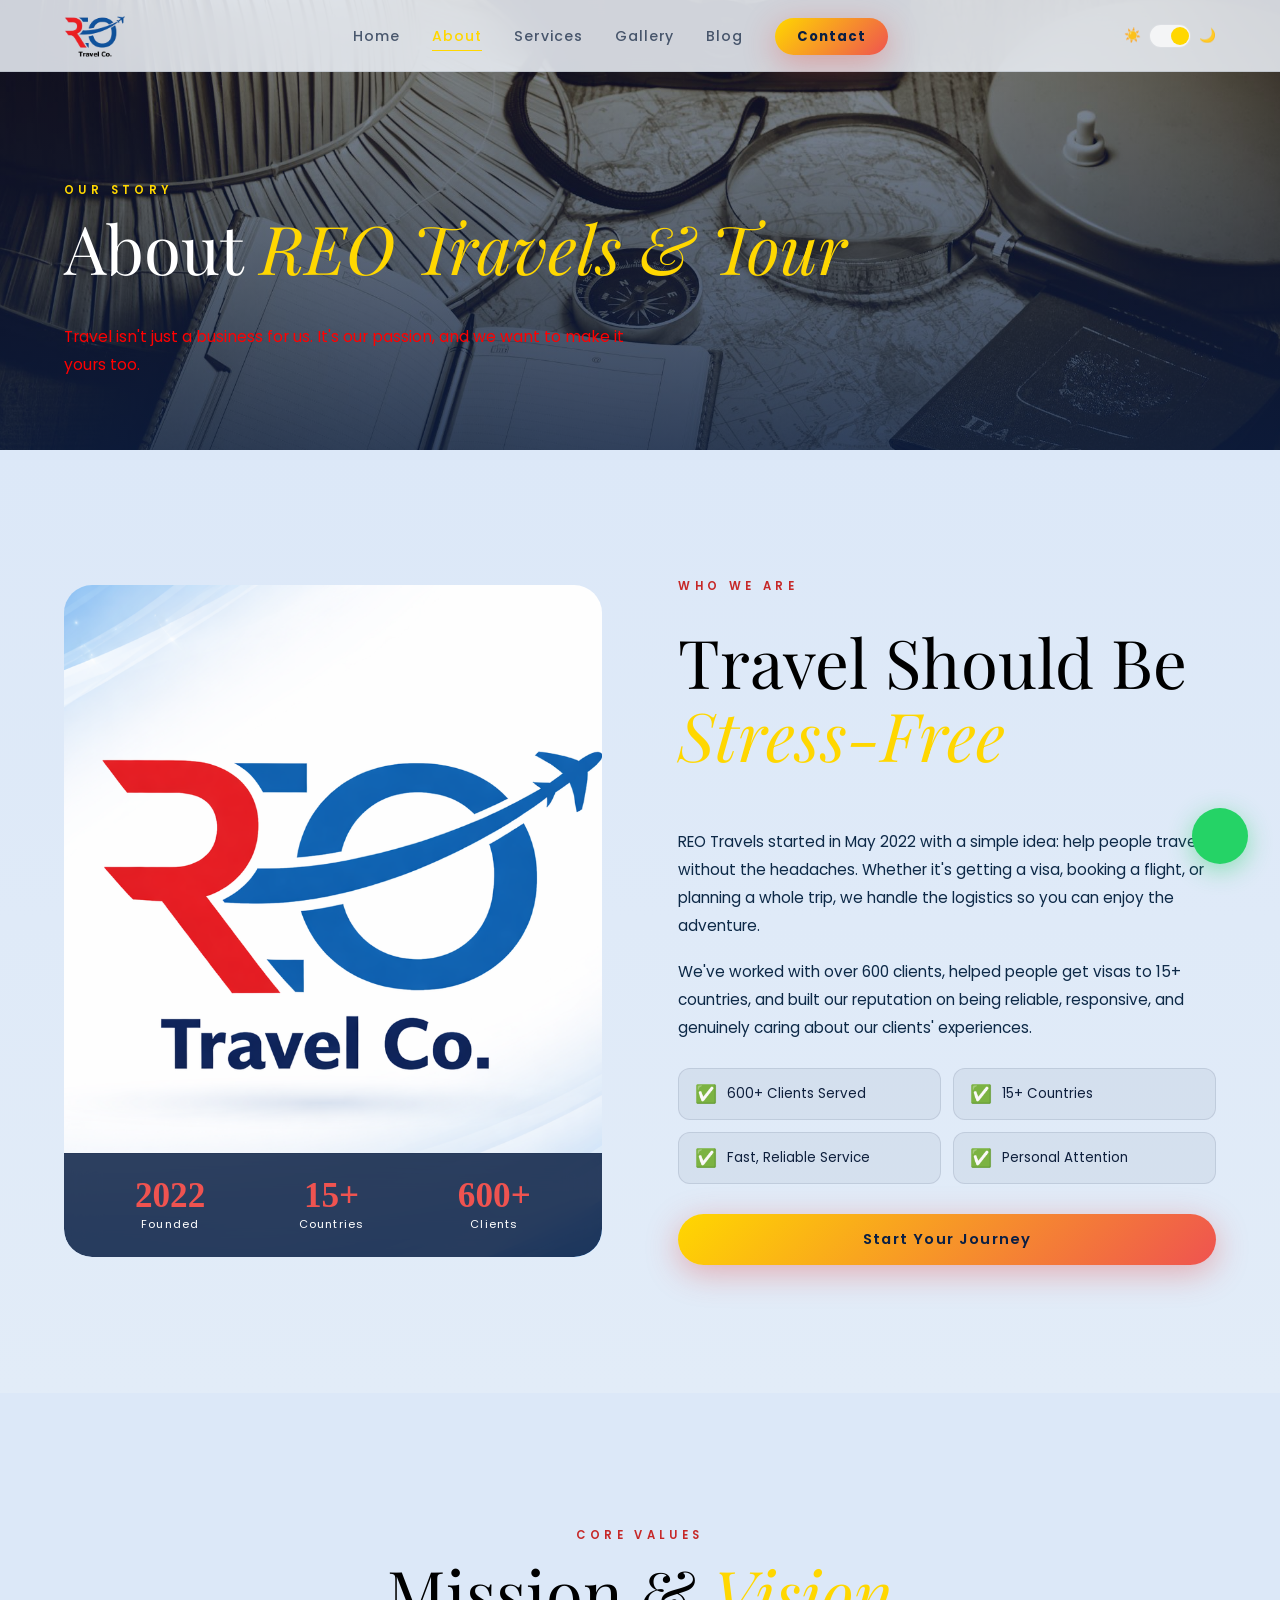
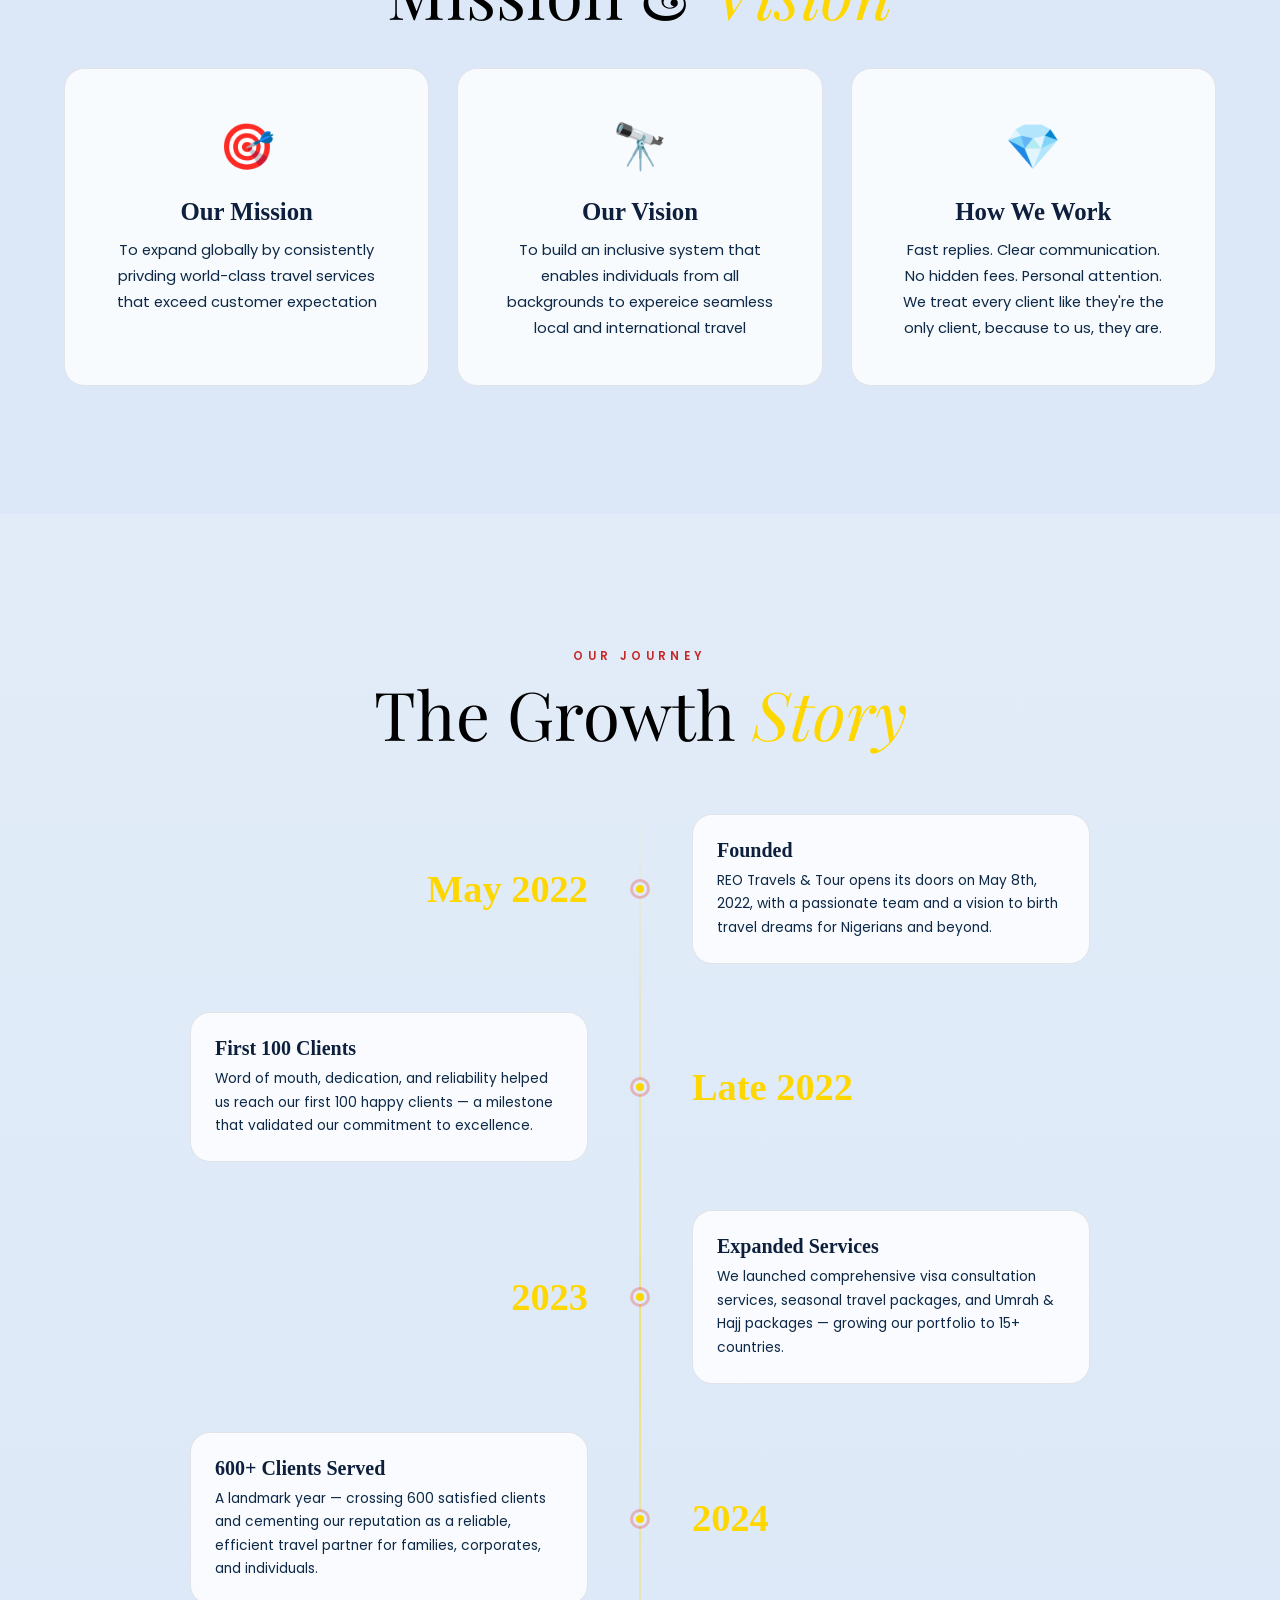
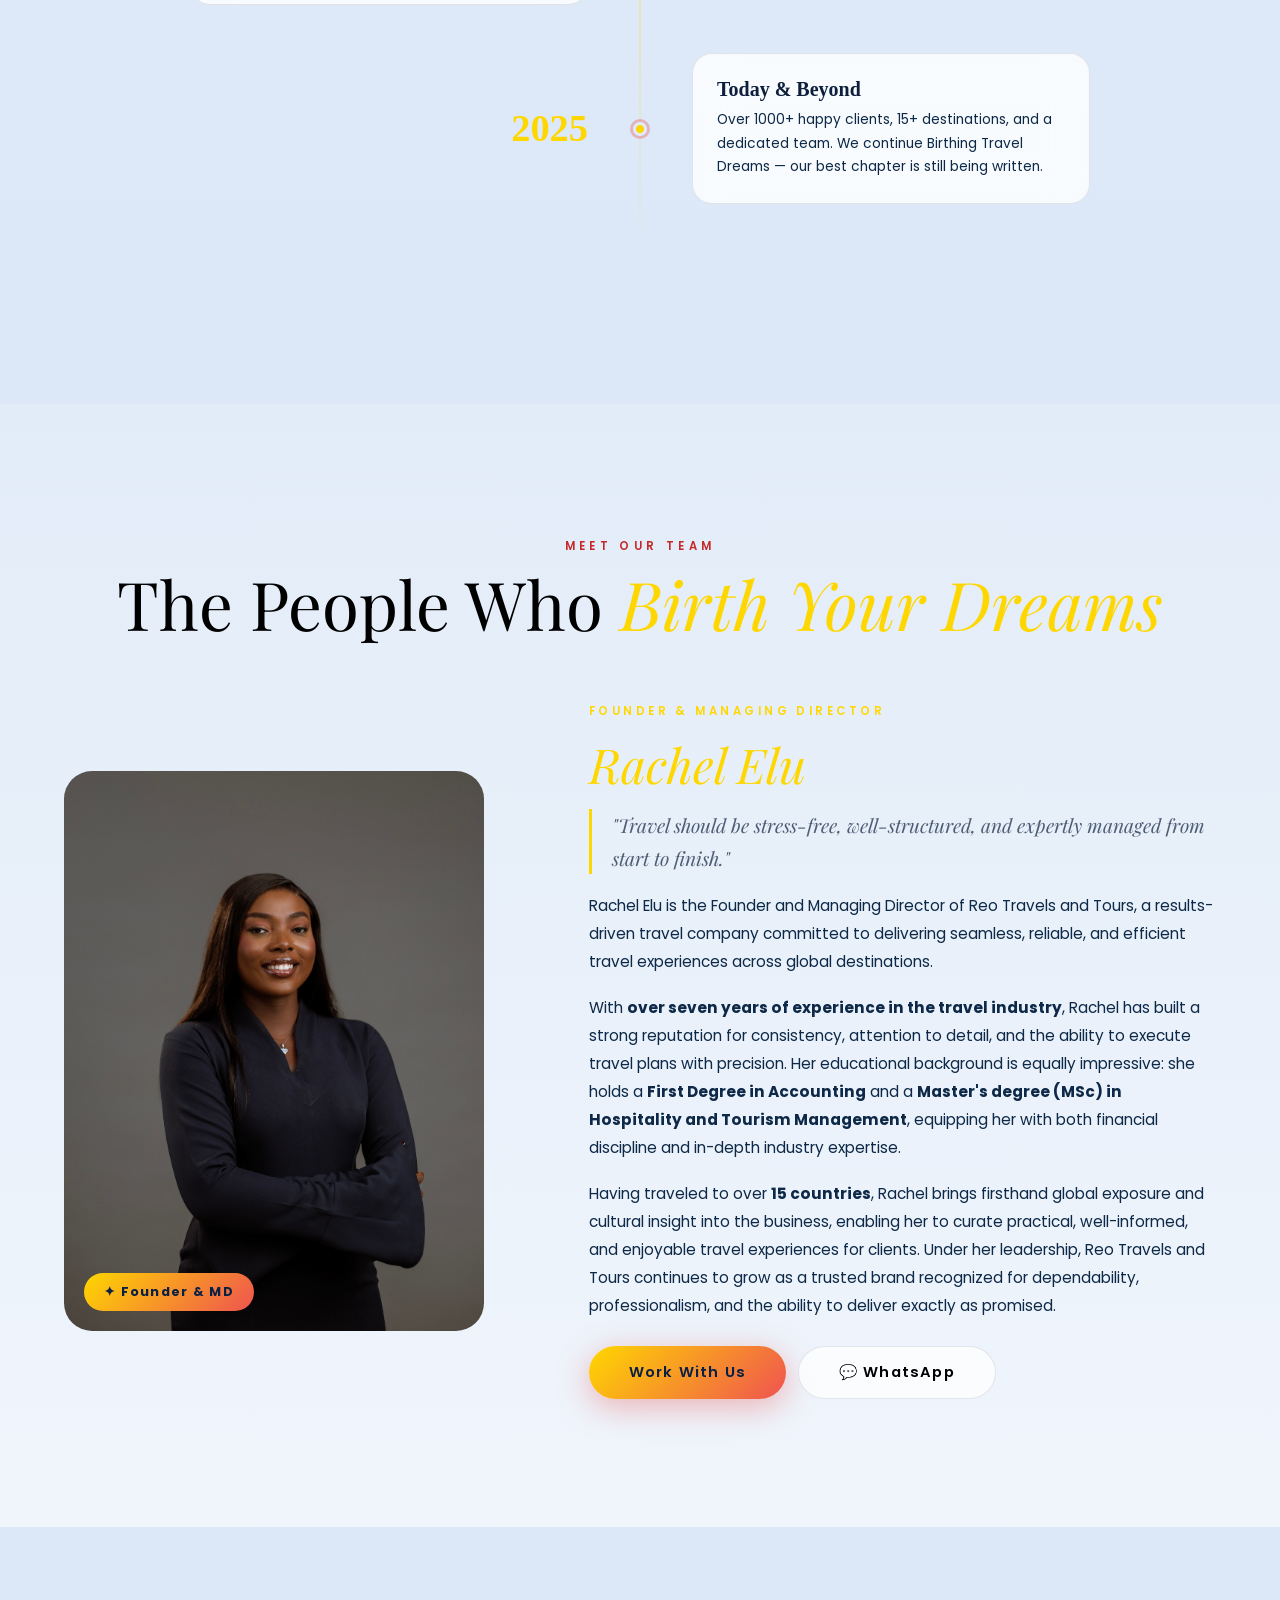
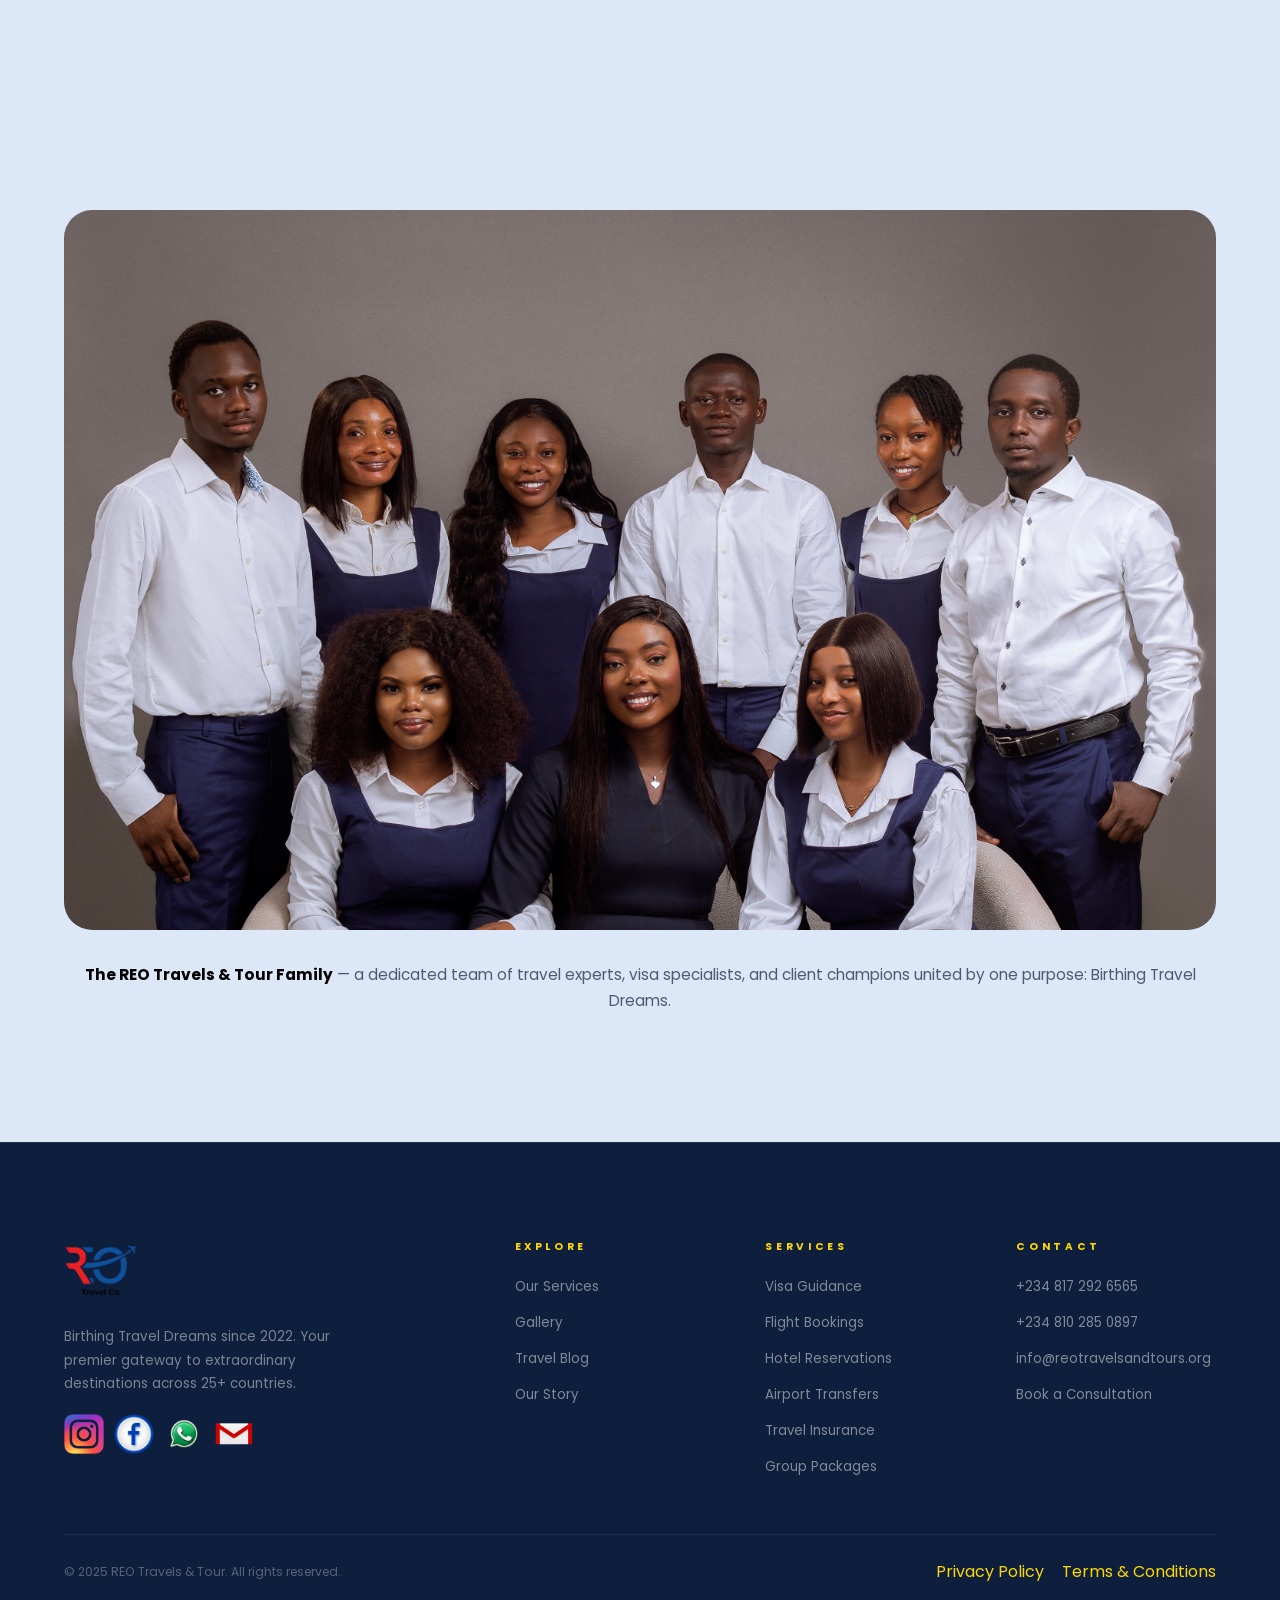
==== about.html @ ff801552 "new commit" ====
<!DOCTYPE html>
<html lang="en" data-theme="dark">

<head>
  <meta charset="UTF-8" />
  <meta name="viewport" content="width=device-width, initial-scale=1.0" />

  <title>About REO Travels & Tour | Trusted Travel Partner in Nigeria</title>

  <meta name="description"
    content="Founded in 2015, REO Travels & Tour is a trusted Nigerian travel agency offering visa services, flight bookings, and customized travel experiences to top destinations worldwide." />
  <meta name="author" content="REO Travels & Tour" />
  <meta name="robots" content="index, follow" />

  <!-- Canonical -->
  <link rel="canonical" href="https://reotravelsandtours.org/about.html" />

  <!-- Open Graph -->
  <meta property="og:type" content="website" />
  <meta property="og:site_name" content="REO Travels & Tour" />
  <meta property="og:url" content="https://reotravelsandtours.org/about.html" />
  <meta property="og:title" content="About REO Travels & Tour" />
  <meta property="og:description"
    content="Your trusted partner for visa services, travel planning, and unforgettable journeys from Nigeria to the world." />

  <!-- FIXED: absolute image -->
  <meta property="og:image" content="https://i.ibb.co/2Yp7Cc5J/whowe.png" />
  <meta property="og:image:secure_url" content="https://i.ibb.co/2Yp7Cc5J/whowe.png" />
  <meta property="og:image:width" content="1200" />
  <meta property="og:image:height" content="630" />

  <!-- Twitter -->
  <meta name="twitter:card" content="summary_large_image" />
  <meta name="twitter:title" content="About REO Travels & Tour" />
  <meta name="twitter:description"
    content="Discover how REO Travels helps you explore the world with ease—from visa processing to custom travel packages." />
  <meta name="twitter:image" content="https://i.ibb.co/2Yp7Cc5J/whowe.png" />

  <!-- Icons -->
  <link rel="icon" href="/asset/logo.png" type="image/png" />
  <link rel="apple-touch-icon" href="/asset/logo.png" />

  <!-- Styles -->
  <link rel="stylesheet" href="../css/shared.css" />
  <link rel="stylesheet" href="../css/about.css" />
  <link rel="stylesheet" href="../css/team.css" />
  <link rel="stylesheet" href="https://unpkg.com/aos@2.3.1/dist/aos.css" />
  <style>
    /* Founder section */
    .founder-section {
      background: linear-gradient(180deg, var(--bg-mid) 0%, var(--bg-primary) 100%);
    }

    .founder-grid {
      display: grid;
      grid-template-columns: 1fr 1.4fr;
      gap: clamp(32px, 6vw, 80px);
      align-items: center;
    }

    @media(max-width:768px) {
      .founder-grid {
        grid-template-columns: 1fr;
      }
    }

    .founder-img-wrap {
      position: relative;
      border-radius: var(--radius-lg);
      overflow: hidden;
      aspect-ratio: 3/4;
      max-width: 420px;
    }

    .founder-img-wrap img {
      width: 100%;
      height: 100%;
      object-fit: cover;
    }

    .founder-badge {
      position: absolute;
      bottom: 20px;
      left: 20px;
      background: linear-gradient(135deg, var(--gold), var(--gold-light));
      color: #0a1f44;
      padding: 10px 20px;
      border-radius: 40px;
      font-size: .8rem;
      font-weight: 700;
      letter-spacing: .1em;
    }

    .founder-text {
      display: flex;
      flex-direction: column;
      gap: 18px;
    }

    .founder-name {
      font-family: "Playfair Display", serif;
      font-size: clamp(1.8rem, 4vw, 3rem);
      font-weight: 300;
      line-height: 1.1;
      color: var(--text-primary);
    }

    .founder-name em {
      font-style: italic;
      color: var(--gold);
    }

    .founder-role {
      font-size: .72rem;
      letter-spacing: .3em;
      color: var(--gold);
      text-transform: uppercase;
      font-weight: 600;
    }

    .founder-quote {
      border-left: 3px solid var(--gold);
      padding-left: 20px;
      font-family: "Playfair Display", serif;
      font-size: clamp(1rem, 1.8vw, 1.2rem);
      font-style: italic;
      color: var(--text-secondary);
      line-height: 1.7;
    }

    /* Whole Team Photo */
    .whole-team-section {
      background: var(--bg-deep);
    }

    .whole-team-img-wrap {
      border-radius: var(--radius-lg);
      overflow: hidden;
      position: relative;
      max-height: 720px;
    }

    .whole-team-img-wrap img {
      width: 100%;
      height: 100%;
      object-fit: cover;
      display: block;
    }

    .whole-team-caption {
      text-align: center;
      margin-top: clamp(20px, 3vw, 32px);
      color: var(--text-secondary);
      font-size: clamp(.84rem, 1.4vw, .96rem);
      line-height: 1.7;
    }

    .whole-team-caption strong {
      color: var(--text-primary);
    }
  </style>
</head>

<body>
  <div id="preloader-placeholder"></div>
  <div id="navbar-placeholder"></div>

  <section class="page-hero">
    <div class="page-hero-bg" style="background-image:url('asset/about.jfif')"></div>
    <div class="page-hero-overlay"></div>
    <div class="page-hero-content" data-aos="fade-up">
      <span class="section-label">Our Story</span>
      <h1 class="section-title">About <em>REO Travels &amp; Tour</em></h1>
      <p class="section-sub" id="sub">Travel isn't just a business for us. It's our passion, and we want to make it
        yours too.
      </p>
    </div>
  </section>

  <!-- <div class="marquee-strip" aria-hidden="true">
    <div class="marquee-inner">
      <span>Our Story</span><span>Mission</span><span>Vision</span><span>Excellence</span>
      <span>Our Story</span><span>Mission</span><span>Vision</span><span>Excellence</span>
      <span>Our Story</span><span>Mission</span><span>Vision</span><span>Excellence</span>
    </div>
  </div> -->

  <section class="section-pad about-intro">
    <div class="container">
      <div class="about-grid">
        <div class="about-img-col" data-aos="fade-right">
          <div class="about-img-frame">
            <img src="asset/whowe.png" alt="REO Travels team" />
            <div class="about-img-overlay">
              <div class="about-stat"><strong>2022</strong><span>Founded</span></div>
              <div class="about-stat"><strong>15+</strong><span>Countries</span></div>
              <div class="about-stat"><strong>600+</strong><span>Clients</span></div>
            </div>
          </div>
        </div>
        <div class="about-text-col" data-aos="fade-left" data-aos-delay="100">
          <span class="section-label">Who We Are</span>
          <h2 class="section-title">Travel Should Be<br /><em>Stress-Free</em></h2>
          <p class="body-text">REO Travels started in May 2022 with a simple idea: help people travel without the
            headaches. Whether it's getting a visa, booking a flight, or planning a whole trip, we handle the logistics
            so you can enjoy the adventure.</p>
          <p class="body-text">We've worked with over 600 clients, helped people get visas to 15+ countries, and built
            our reputation on being reliable, responsive, and genuinely caring about our clients' experiences.</p>
          <div class="about-badges">
            <div class="about-badge-item"><span class="badge-icon">✅</span><span>600+ Clients Served</span></div>
            <div class="about-badge-item"><span class="badge-icon">✅</span><span>15+ Countries</span></div>
            <div class="about-badge-item"><span class="badge-icon">✅</span><span>Fast, Reliable Service</span></div>
            <div class="about-badge-item"><span class="badge-icon">✅</span><span>Personal Attention</span></div>
          </div>
          <a href="contact.html" class="btn btn-gold" style="margin-top:12px;">Start Your Journey</a>
        </div>
      </div>
    </div>
  </section>

  <section class="section-pad mv-section">
    <div class="container">
      <div class="section-header text-center" data-aos="fade-up">
        <span class="section-label">Core Values</span>
        <h2 class="section-title">Mission &amp; <em>Vision</em></h2>
      </div>
      <div class="mv-grid">
        <div class="mv-card glass-card" data-aos="fade-up" data-aos-delay="0">
          <div class="mv-icon">🎯</div>
          <h3 class="mv-title">Our Mission</h3>
          <p class="mv-text">To expand globally by consistently privding world-class travel services that exceed
            customer expectation</p>
        </div>
        <div class="mv-card glass-card" data-aos="fade-up" data-aos-delay="100">
          <div class="mv-icon">🔭</div>
          <h3 class="mv-title">Our Vision</h3>
          <p class="mv-text">To build an inclusive system that enables individuals from all backgrounds to expereice
            seamless local and international travel</p>
        </div>
        <div class="mv-card glass-card" data-aos="fade-up" data-aos-delay="200">
          <div class="mv-icon">💎</div>
          <h3 class="mv-title">How We Work</h3>
          <p class="mv-text">Fast replies. Clear communication. No hidden fees. Personal attention. We treat every
            client like they're the only client, because to us, they are.</p>
        </div>
      </div>
    </div>
  </section>

  <section class="section-pad timeline-section">
    <div class="container">
      <div class="section-header text-center" data-aos="fade-up">
        <span class="section-label">Our Journey</span>
        <h2 class="section-title">The Growth <em>Story</em></h2>
      </div>
      <div class="timeline">
        <div class="tl-item" data-aos="fade-right">
          <div class="tl-year">May 2022</div>
          <div class="tl-dot"></div>
          <div class="tl-content glass-card">
            <h4>Founded</h4>
            <p>REO Travels &amp; Tour opens its doors on May 8th, 2022, with a passionate team and a vision to birth
              travel dreams for Nigerians and beyond.</p>
          </div>
        </div>
        <div class="tl-item right" data-aos="fade-left">
          <div class="tl-year">Late 2022</div>
          <div class="tl-dot"></div>
          <div class="tl-content glass-card">
            <h4>First 100 Clients</h4>
            <p>Word of mouth, dedication, and reliability helped us reach our first 100 happy clients — a milestone that
              validated our commitment to excellence.</p>
          </div>
        </div>
        <div class="tl-item" data-aos="fade-right">
          <div class="tl-year">2023</div>
          <div class="tl-dot"></div>
          <div class="tl-content glass-card">
            <h4>Expanded Services</h4>
            <p>We launched comprehensive visa consultation services, seasonal travel packages, and Umrah &amp; Hajj
              packages — growing our portfolio to 15+ countries.</p>
          </div>
        </div>
        <div class="tl-item right" data-aos="fade-left">
          <div class="tl-year">2024</div>
          <div class="tl-dot"></div>
          <div class="tl-content glass-card">
            <h4>600+ Clients Served</h4>
            <p>A landmark year — crossing 600 satisfied clients and cementing our reputation as a reliable, efficient
              travel partner for families, corporates, and individuals.</p>
          </div>
        </div>
        <div class="tl-item" data-aos="fade-right">
          <div class="tl-year">2025</div>
          <div class="tl-dot"></div>
          <div class="tl-content glass-card">
            <h4>Today &amp; Beyond</h4>
            <p>Over 1000+ happy clients, 15+ destinations, and a dedicated team. We continue Birthing Travel Dreams —
              our best chapter is still being written.</p>
          </div>
        </div>
      </div>
    </div>
  </section>

  <section class="section-pad founder-section">
    <div class="container">
      <div class="section-header text-center" data-aos="fade-up" style="margin-bottom:clamp(36px,5vw,64px);">
        <span class="section-label">Meet Our Team</span>
        <h2 class="section-title">The People Who <em>Birth Your Dreams</em></h2>
      </div>
      <div class="founder-grid" data-aos="fade-up">
        <div class="founder-img-wrap">
          <img src="/asset/founder.JPG" alt="Founder — REO Travels" />
          <div class="founder-badge">✦ Founder &amp; MD</div>
        </div>
        <div class="founder-text">
          <span class="founder-role">Founder &amp; Managing Director</span>
          <h3 class="founder-name"><em>Rachel Elu</em></h3>
          <blockquote class="founder-quote">
            "Travel should be stress-free, well-structured, and expertly managed from start to finish."
          </blockquote>
          <p class="body-text">
            Rachel Elu is the Founder and Managing Director of Reo Travels and Tours, a results-driven travel
            company committed to delivering seamless, reliable, and efficient travel experiences across global
            destinations.
          </p>
          <p class="body-text">
            With <strong>over seven years of experience in the travel industry</strong>, Rachel has built a strong
            reputation for consistency, attention to detail, and the ability to execute travel plans with precision. Her
            educational background is equally impressive: she holds a <strong>First Degree in Accounting</strong> and a
            <strong>Master's degree (MSc) in Hospitality and Tourism Management</strong>, equipping her with both
            financial discipline and in-depth industry expertise.
          </p>
          <p class="body-text">
            Having traveled to over <strong>15 countries</strong>, Rachel brings firsthand global exposure and cultural
            insight into the business, enabling her to curate practical, well-informed, and enjoyable travel experiences
            for clients. Under her leadership, Reo Travels and Tours continues to grow as a trusted brand recognized for
            dependability, professionalism, and the ability to deliver exactly as promised.
          </p>
          <div style="display:flex;gap:12px;margin-top:8px;flex-wrap:wrap;">
            <a href="contact.html" class="btn btn-gold">Work With Us</a>
            <a href="https://wa.me/2348172926565?text=Hello%20REO%20Travels%20%26%20Tour%2C%20my%20name%20is"
              target="_blank" class="btn btn-outline-white">💬 WhatsApp</a>
          </div>
        </div>
      </div>
    </div>
  </section>

  <section class="section-pad whole-team-section">
    <div class="container">
      <div class="section-header text-center" data-aos="fade-up" style="margin-bottom:clamp(28px,4vw,48px);">
        <span class="section-label">Our Family</span>
        <h2 class="section-title">The <em>Full Team</em></h2>
      </div>
      <div class="whole-team-img-wrap" data-aos="zoom-in">
        <!-- Replace this URL with your actual team photo -->
        <img src="/asset/team.JPG" alt="REO Travels full team" />
      </div>
      <p class="whole-team-caption" data-aos="fade-up">
        <strong>The REO Travels &amp; Tour Family</strong> — a dedicated team of travel experts, visa specialists, and
        client champions united by one purpose: Birthing Travel Dreams.
      </p>
    </div>
  </section>

  <div id="footer-placeholder"></div>
  <div id="wa-placeholder"></div>

  <script src="https://unpkg.com/aos@2.3.1/dist/aos.js"></script>
  <script src="../js/components.js"></script>
  <script src="../js/shared.js"></script>
</body>

</html>
---- css/shared.css ----
@import url("https://fonts.googleapis.com/css2?family=Playfair+Display:ital,wght@0,400;0,600;0,700;1,400&family=Poppins:wght@300;400;500;600;700&display=swap");

@font-face {
  font-family: 'Hanora';
  src: url(./fonts/hanora.otf) format('truetype');
  font-weight: normal;
  font-style: normal;
}

:root {
  --navy: #0a1f44;
  --navy-deep: #061630;
  --navy-mid: #0d2a5a;
  --royal: #0d47a1;
  --bright: #1e88e5;
  --gold: #ffd700;
  --gold-light: #ef5350;
  --gold-dim: rgba(229, 57, 53, 0.15);
  --white: #ffffff;
  --glass: rgba(255, 255, 255, 0.07);
  --glass-hov: rgba(255, 255, 255, 0.12);
  --glass-border: rgba(255, 255, 255, 0.13);
  --shadow: 0 24px 60px rgba(10, 31, 68, 0.45);
  --shadow-gold: 0 8px 32px rgba(229, 57, 53, 0.28);
  --radius-sm: 12px;
  --radius-md: 20px;
  --radius-lg: 28px;
  --nav-h: 72px;

  --bg-primary: var(--navy);
  --bg-deep: var(--navy-deep);
  --bg-mid: var(--navy-mid);
  --text-primary: #ffffff;
  --text-secondary: rgba(255, 255, 255, 0.62);
  --text-muted: rgba(255, 255, 255, 0.38);
  --card-bg: rgba(255, 255, 255, 0.07);
  --card-border: rgba(255, 255, 255, 0.13);
  --navbar-bg: rgba(10, 31, 68, 0.55);
  --navbar-scrolled: rgba(6, 22, 48, 0.95);
  --mobile-menu-bg: rgba(6, 22, 48, 0.97);
  --footer-bg: #061630;
  --input-bg: rgba(255, 255, 255, 0.07);
  --section-label-color: var(--gold);
}

[data-theme="light"] {
  --navy: #e8f0fb;
  --navy-deep: #d0e0f5;
  --navy-mid: #c0d4ef;
  --royal: #1565c0;
  --bg-primary: #f0f5fc;
  --bg-deep: #dce8f8;
  --bg-mid: #e2ecf8;
  --text-primary: #000000;
  --text-secondary: rgba(13, 31, 60, 0.7);
  --text-muted: rgba(13, 31, 60, 0.45);
  --glass: rgba(255, 255, 255, 0.72);
  --glass-hov: rgba(255, 255, 255, 0.85);
  --glass-border: rgba(13, 31, 60, 0.12);
  --card-bg: rgba(255, 255, 255, 0.8);
  --card-border: rgba(13, 31, 60, 0.1);
  --shadow: 0 24px 60px rgba(13, 31, 60, 0.12);
  --shadow-gold: 0 8px 32px rgba(229, 57, 53, 0.35);
  --navbar-bg: rgba(240, 245, 252, 0.85);
  --navbar-scrolled: rgba(240, 245, 252, 0.97);
  --mobile-menu-bg: rgba(240, 245, 252, 0.98);
  --footer-bg: #0d1f3c;
  --input-bg: rgba(255, 255, 255, 0.9);
  --white: #0d1f3c;
  --section-label-color: #c62828;
}

*,
*::before,
*::after {
  box-sizing: border-box;
  margin: 0;
  padding: 0;
}

html {
  scroll-behavior: smooth;
}

body {
  font-family: "Poppins", sans-serif;
  background: var(--bg-primary);
  color: var(--text-primary);
  overflow-x: hidden;
  min-height: 100vh;
  cursor: auto;
  margin: 0;
  padding: 0;
  transition:
    background 0.4s,
    color 0.4s;
}

[data-theme="light"] body,
body[data-theme="light"] {
  background: var(--bg-primary);
}

img {
  display: block;
  max-width: 100%;
}

a {
  color: inherit;
}

button {
  font-family: "Poppins", sans-serif;
  cursor: pointer;
}

textarea,
input,
select {
  font-family: "Poppins", sans-serif;
}

#preloader {
  position: fixed;
  inset: 0;
  background: #061630;
  z-index: 99990;
  display: flex;
  flex-direction: column;
  align-items: center;
  justify-content: center;
  gap: 28px;
  transition:
    opacity 0.9s ease,
    visibility 0.9s ease;
}

#preloader.hidden {
  opacity: 0;
  visibility: hidden;
}

.pre-logo {
  font-family: "Playfair Display", serif;
  font-size: clamp(1.5rem, 5.5vw, 3rem);
  color: var(--gold);
  letter-spacing: 0.25em;
  animation: preFlicker 1.4s ease-in-out infinite alternate;
}

.pre-logo img {
  height: clamp(100px, 50vw, 150px);
  width: auto;
  object-fit: contain;
}

.pre-logo span {
  color: #ffffff;
}

.pre-track {
  width: clamp(140px, 30vw, 220px);
  height: 2px;
  background: rgba(255, 255, 255, 0.1);
  border-radius: 2px;
  overflow: hidden;
}

.pre-fill {
  height: 100%;
  background: linear-gradient(90deg, var(--gold), var(--gold-light));
  width: 0;
  animation: preFill 2.2s cubic-bezier(0.4, 0, 0.2, 1) forwards;
}

.pre-text {
  font-size: 0.65rem;
  letter-spacing: 0.35em;
  color: rgba(255, 255, 255, 0.35);
  text-transform: uppercase;
  text-align: center;
}

@keyframes preFill {
  to {
    width: 100%;
  }
}

@keyframes preFlicker {
  0% {
    opacity: 0.7;
    text-shadow: none;
  }

  100% {
    opacity: 1;
    text-shadow: 0 0 40px rgba(229, 57, 53, 0.4);
  }
}

#navbar {
  position: fixed;
  top: 0;
  left: 0;
  right: 0;
  height: var(--nav-h);
  z-index: 9000;
  display: flex;
  align-items: center;
  justify-content: space-between;
  padding: 0 clamp(16px, 5vw, 72px);
  backdrop-filter: blur(24px);
  -webkit-backdrop-filter: blur(24px);
  background: var(--navbar-bg);
  border-bottom: 1px solid var(--card-border);
  transition:
    background 0.4s,
    box-shadow 0.4s;
}

#navbar.scrolled {
  background: var(--navbar-scrolled);
  box-shadow: 0 4px 30px rgba(0, 0, 0, 0.15);
}

.nav-logo {
  display: flex;
  align-items: center;
  gap: 10px;
  text-decoration: none;
  white-space: nowrap;
}

.nav-logo img {
  height: 50px;
  width: auto;
  object-fit: contain;
}

.nav-logo-text {
  font-family: "Playfair Display", serif;
  font-size: clamp(0.9rem, 2vw, 1.2rem);
  color: var(--gold);
  letter-spacing: 0.14em;
  line-height: 1.1;
}

.nav-logo-text span {
  color: var(--text-primary);
}

.nav-links {
  display: flex;
  gap: clamp(14px, 2.5vw, 34px);
  list-style: none;
  align-items: center;
}

.nav-links a {
  color: var(--text-secondary);
  text-decoration: none;
  font-size: clamp(0.72rem, 1.2vw, 0.88rem);
  letter-spacing: 0.07em;
  font-weight: 500;
  transition: color 0.3s;
  position: relative;
  white-space: nowrap;
}

.nav-links a::after {
  content: "";
  position: absolute;
  bottom: -5px;
  left: 0;
  width: 0;
  height: 1px;
  background: var(--gold);
  transition: width 0.2s;
}

.nav-links a:hover,
.nav-links a.active {
  color: var(--gold);
}

.nav-links a:hover::after,
.nav-links a.active::after {
  width: 100%;
}

.nav-cta {
  background: linear-gradient(135deg,
      var(--gold),
      var(--gold-light)) !important;
  color: #0a1f44 !important;
  padding: 9px 22px !important;
  border-radius: 40px !important;
  font-weight: 700 !important;
  font-size: clamp(0.7rem, 1.1vw, 0.82rem) !important;
  box-shadow: var(--shadow-gold);
  transition: all 0.3s !important;
  white-space: nowrap;
}

.nav-cta:hover {
  transform: translateY(-2px);
  box-shadow: 0 14px 40px rgba(229, 57, 53, 0.45);
}

.nav-cta::after {
  display: none !important;
}

.theme-toggle {
  width: 42px;
  height: 24px;
  border-radius: 40px;
  border: none;
  background: var(--glass);
  border: 1px solid var(--card-border);
  cursor: pointer;
  position: relative;
  transition: background 0.3s;
  flex-shrink: 0;
  display: flex;
  align-items: center;
  padding: 0 3px;
}

.theme-toggle::before {
  content: "";
  width: 18px;
  height: 18px;
  border-radius: 50%;
  background: var(--gold);
  transition: transform 0.3s;
  display: block;
}

[data-theme="light"] .theme-toggle::before {
  transform: translateX(18px);
}

.theme-toggle-wrap {
  display: flex;
  align-items: center;
  gap: 8px;
  margin-left: 8px;
}

.theme-icon {
  font-size: 0.85rem;
  transition: opacity 0.3s;
}

.hamburger {
  display: none;
  flex-direction: column;
  gap: 5px;
  background: none;
  border: none;
  padding: 6px;
  z-index: 9010;
  position: relative;
  width: 36px;
  height: 36px;
  align-items: center;
  justify-content: center;
}

.hamburger span {
  width: 24px;
  height: 2px;
  background: var(--text-primary);
  border-radius: 2px;
  transition: all 0.4s cubic-bezier(0.23, 1, 0.32, 1);
  display: block;
  transform-origin: center;
}

.hamburger span:nth-child(2) {
  width: 16px;
  align-self: flex-start;
}

.hamburger.open span:nth-child(1) {
  transform: translateY(7px) rotate(45deg);
  width: 24px;
}

.hamburger.open span:nth-child(2) {
  opacity: 0;
  transform: translateX(-8px);
}

.hamburger.open span:nth-child(3) {
  transform: translateY(-7px) rotate(-45deg);
  width: 24px;
}

/* ── MOBILE MENU — Classic Elegant Fullscreen ── */
.mobile-menu {
  position: fixed;
  inset: 0;
  z-index: 9005;
  overflow: hidden;
  pointer-events: none;
}

/* Animated panel that slides in from the right */
.mobile-menu::before {
  content: "";
  position: absolute;
  inset: 0;
  background: linear-gradient(135deg, #061630 0%, #0a1f44 60%, #0d2a5a 100%);
  transform: translateX(100%);
  transition: transform 0.55s cubic-bezier(0.76, 0, 0.24, 1);
  z-index: 0;
}

/* Decorative gold vertical line accent */
.mobile-menu::after {
  content: "";
  position: absolute;
  top: 10%;
  bottom: 10%;
  left: 0;
  width: 3px;
  background: linear-gradient(to bottom, transparent, var(--gold), transparent);
  opacity: 0;
  transition: opacity 0.4s 0.4s;
  z-index: 1;
}

.mobile-menu.open {
  pointer-events: auto;
}

.mobile-menu.open::before {
  transform: translateX(0);
}

.mobile-menu.open::after {
  opacity: 1;
}

/* Close button */
.mobile-menu-close {
  position: absolute;
  top: 24px;
  right: 24px;
  background: rgba(255, 255, 255, 0.08);
  border: 1px solid rgba(255, 255, 255, 0.15);
  border-radius: 50%;
  color: #ffffff;
  font-size: 1.1rem;
  cursor: pointer;
  padding: 0;
  width: 42px;
  height: 42px;
  display: flex;
  align-items: center;
  justify-content: center;
  transition: all 0.3s;
  z-index: 10;
  opacity: 0;
  transform: rotate(-90deg) scale(0.7);
  transition: opacity 0.35s 0.5s, transform 0.35s 0.5s, background 0.3s, color 0.3s;
}

.mobile-menu.open .mobile-menu-close {
  opacity: 1;
  transform: rotate(0deg) scale(1);
}

.mobile-menu-close:hover {
  background: var(--gold);
  color: #0a1f44;
  border-color: var(--gold);
}

/* Nav links container */
.mobile-menu-inner {
  position: absolute;
  inset: 0;
  display: flex;
  flex-direction: column;
  justify-content: center;
  padding: 80px 48px 48px;
  z-index: 2;
}

/* Each nav link */
.mobile-menu a {
  font-family: "Playfair Display", serif;
  font-size: clamp(1.6rem, 6vw, 2.4rem);
  font-weight: 400;
  color: rgba(255, 255, 255, 0.55);
  text-decoration: none;
  letter-spacing: 0.04em;
  line-height: 1;
  padding: 14px 0;
  border-bottom: 1px solid rgba(255, 255, 255, 0.07);
  display: flex;
  align-items: center;
  justify-content: space-between;
  position: relative;
  transition: color 0.3s, padding-left 0.35s cubic-bezier(0.23, 1, 0.32, 1);
  /* Staggered slide-in */
  opacity: 0;
  transform: translateX(40px);
  transition: opacity 0.45s, transform 0.45s cubic-bezier(0.23, 1, 0.32, 1), color 0.3s, padding-left 0.3s;
}

.mobile-menu a::after {
  content: "→";
  font-family: sans-serif;
  font-size: 1rem;
  color: var(--gold);
  opacity: 0;
  transition: opacity 0.3s, transform 0.3s;
  transform: translateX(-8px);
}

.mobile-menu a:hover {
  color: #ffffff;
  padding-left: 8px;
}

.mobile-menu a:hover::after {
  opacity: 1;
  transform: translateX(0);
}

/* Last link (Contact) gets gold CTA treatment */
.mobile-menu a:last-of-type {
  margin-top: 10px;
  border-bottom: none;
  color: var(--gold);
  font-weight: 600;
}

/* Stagger animation when open */
.mobile-menu.open a:nth-child(1) {
  opacity: 1;
  transform: none;
  transition-delay: 0.28s;
}

.mobile-menu.open a:nth-child(2) {
  opacity: 1;
  transform: none;
  transition-delay: 0.34s;
}

.mobile-menu.open a:nth-child(3) {
  opacity: 1;
  transform: none;
  transition-delay: 0.40s;
}

.mobile-menu.open a:nth-child(4) {
  opacity: 1;
  transform: none;
  transition-delay: 0.46s;
}

.mobile-menu.open a:nth-child(5) {
  opacity: 1;
  transform: none;
  transition-delay: 0.52s;
}

.mobile-menu.open a:nth-child(6) {
  opacity: 1;
  transform: none;
  transition-delay: 0.58s;
}

/* Theme toggle button at bottom */
.mobile-theme-btn {
  margin-top: 28px;
  padding: 12px 28px;
  border-radius: 40px;
  background: rgba(255, 255, 255, 0.07);
  border: 1px solid rgba(255, 255, 255, 0.15);
  color: rgba(255, 255, 255, 0.65);
  font-size: 0.82rem;
  cursor: pointer;
  display: flex;
  align-items: center;
  gap: 8px;
  transition: all 0.3s;
  align-self: flex-start;
  letter-spacing: 0.06em;
  opacity: 0;
  transition: opacity 0.45s 0.65s, background 0.3s, color 0.3s, border-color 0.3s;
}

.mobile-menu.open .mobile-theme-btn {
  opacity: 1;
}

.mobile-theme-btn:hover {
  background: var(--gold);
  color: #0a1f44;
  border-color: var(--gold);
}

/* Bottom decorative text */
.mobile-menu-tagline {
  position: absolute;
  bottom: 32px;
  left: 48px;
  font-size: 0.62rem;
  letter-spacing: 0.28em;
  color: rgba(255, 255, 255, 0.2);
  text-transform: uppercase;
  z-index: 2;
  opacity: 0;
  transition: opacity 0.4s 0.7s;
}

.mobile-menu.open .mobile-menu-tagline {
  opacity: 1;
}

/* Light mode overrides for mobile menu */
[data-theme="light"] .mobile-menu::before {
  background: linear-gradient(135deg, #0a1f44 0%, #0d2a5a 100%);
}

[data-theme="light"] .hamburger span {
  background: var(--text-primary);
}

.section-label {
  display: inline-block;
  font-size: clamp(0.6rem, 1.1vw, 0.72rem);
  letter-spacing: 0.38em;
  color: var(--section-label-color);
  text-transform: uppercase;
  font-weight: 600;
  margin-bottom: 12px;
}

.section-title {
  font-family: "Playfair Display", serif;
  font-size: clamp(2rem, 5.5vw, 4.2rem);
  line-height: 1.08;
  color: var(--text-primary);
  font-weight: 300;
  margin-bottom: 40px;
}

.section-title em {
  font-style: italic;
  color: var(--gold);
}

.section-sub {
  color: var(--text-secondary);
  font-size: clamp(0.84rem, 1.4vw, 0.98rem);
  line-height: 1.75;
  margin-top: 16px;
  max-width: 580px;
}

.text-center {
  text-align: center;
}

.text-center .section-sub {
  margin-left: auto;
  margin-right: auto;
}

.btn {
  display: inline-flex;
  align-items: center;
  justify-content: center;
  gap: 8px;
  text-decoration: none;
  border: none;
  outline: none;
  border-radius: 60px;
  font-weight: 600;
  letter-spacing: 0.08em;
  font-size: clamp(0.8rem, 1.3vw, 0.92rem);
  padding: clamp(12px, 2vw, 15px) clamp(26px, 3.5vw, 40px);
  transition: all 0.35s cubic-bezier(0.25, 0.46, 0.45, 0.94);
  white-space: nowrap;
}

.btn-gold {
  background: linear-gradient(135deg, var(--gold), var(--gold-light));
  color: #0a1f44;
  box-shadow: var(--shadow-gold);
}

.btn-gold:hover {
  transform: translateY(-3px);
  box-shadow: 0 16px 48px rgba(229, 57, 53, 0.45);
}

.btn-outline-white {
  border: 1.5px solid var(--card-border);
  color: var(--text-primary);
  background: var(--glass);
  backdrop-filter: blur(14px);
}

.btn-outline-white:hover {
  border-color: var(--gold);
  color: var(--gold);
  transform: translateY(-3px);
}

.btn-sm {
  padding: 9px 22px;
  font-size: 0.8rem;
}

.glass-card {
  background: var(--card-bg);
  backdrop-filter: blur(20px);
  border: 1px solid var(--card-border);
  border-radius: var(--radius-md);
  transition: all 0.4s;
}

.glass-card:hover {
  border-color: rgba(229, 57, 53, 0.35);
  box-shadow: var(--shadow-gold);
  transform: translateY(-6px);
}

.marquee-strip {
  background: linear-gradient(90deg, var(--gold), var(--gold-light));
  padding: 11px 0;
  overflow: hidden;
  white-space: nowrap;
}

.marquee-inner {
  display: inline-flex;
  animation: marquee 28s linear infinite;
}

.marquee-inner span {
  color: #0a1f44;
  font-size: 0.72rem;
  font-weight: 700;
  letter-spacing: 0.22em;
  text-transform: uppercase;
  padding: 0 clamp(20px, 3vw, 40px);
}

.marquee-inner span::before {
  content: "✦  ";
}

@keyframes marquee {
  0% {
    transform: translateX(0);
  }

  100% {
    transform: translateX(-50%);
  }
}

.wa-float {
  position: fixed;
  bottom: clamp(20px, 4vw, 36px);
  right: clamp(16px, 4vw, 32px);
  z-index: 8900;
  width: 56px;
  height: 56px;
  border-radius: 50%;
  background: #25d366 url("https://upload.wikimedia.org/wikipedia/commons/6/6b/WhatsApp.svg") center/28px no-repeat;
  text-decoration: none;
  animation: waPulse 2.8s ease-in-out infinite;
  box-shadow: 0 6px 24px rgba(37, 211, 102, 0.45);
  transition: transform 0.3s;
}

.wa-float:hover {
  transform: scale(1.12);
}

@keyframes waPulse {

  0%,
  100% {
    box-shadow: 0 6px 24px rgba(37, 211, 102, 0.45);
  }

  50% {
    box-shadow:
      0 6px 24px rgba(37, 211, 102, 0.45),
      0 0 0 14px rgba(37, 211, 102, 0.08);
  }
}

#particles-canvas {
  position: absolute;
  inset: 0;
  pointer-events: none;
  z-index: 1;
}

#footer {
  background: #061630;
  border-top: 1px solid rgba(255, 255, 255, 0.08);
  padding: clamp(48px, 8vw, 96px) clamp(16px, 5vw, 80px) clamp(24px, 4vw, 40px);
}

[data-theme="light"] #footer {
  background: #0d1f3c;
}

.footer-top {
  display: grid;
  grid-template-columns: 2fr 1fr 1fr 1fr;
  gap: clamp(24px, 4vw, 56px);
  margin-bottom: clamp(32px, 5vw, 56px);
}

.footer-brand .nav-logo {
  display: inline-flex;
  margin-bottom: 14px;
}

.footer-brand .nav-logo img {
  height: 52px;
}

.footer-brand p {
  color: rgba(255, 255, 255, 0.45);
  font-size: 0.84rem;
  line-height: 1.75;
  max-width: 270px;
}

.footer-col h4 {
  color: var(--gold);
  font-size: 0.65rem;
  letter-spacing: 0.35em;
  text-transform: uppercase;
  margin-bottom: 18px;
}

.footer-col ul {
  list-style: none;
  display: flex;
  flex-direction: column;
  gap: 11px;
}

.footer-col ul a {
  color: rgba(255, 255, 255, 0.48);
  font-size: 0.83rem;
  text-decoration: none;
  transition: color 0.3s;
}

.footer-col ul a:hover {
  color: var(--gold);
}

.footer-socials {
  display: flex;
  gap: 10px;
  margin-top: 18px;
}

.footer-social-icon {
  width: 40px;
  height: 40px;
  border-radius: 20%;
  /* background: rgba(255, 255, 255, 0.07); */
  /* border: 1px solid rgba(255, 255, 255, 0.13); */
  display: flex;
  align-items: center;
  justify-content: center;
  font-size: 0.85rem;
  color: rgba(255, 255, 255, 0.6);
  text-decoration: none;
  transition: all 0.3s;
}

.footer-social-icon:hover {
  background: var(--gold);
  color: #0a1f44;
  border-color: var(--gold);
}

.footer-bottom {
  border-top: 1px solid rgba(255, 255, 255, 0.07);
  padding-top: 24px;
  display: flex;
  justify-content: space-between;
  align-items: center;
  flex-wrap: wrap;
  gap: 10px;
}

.footer-bottom p {
  color: rgba(255, 255, 255, 0.3);
  font-size: 0.76rem;
}

.footer-bottom a {
  color: var(--gold);
  text-decoration: none;
}

.page-hero {
  min-height: clamp(320px, 50vh, 520px);
  display: flex;
  align-items: flex-end;
  position: relative;
  overflow: hidden;
  padding: 0 clamp(16px, 5vw, 80px) clamp(40px, 6vw, 72px);
}

.page-hero-bg {
  position: absolute;
  inset: 0;
  background-size: cover;
  background-position: center;
  transform: scale(1.04);
  transition: transform 6s ease;
}

.page-hero-overlay {
  position: absolute;
  inset: 0;
  background: linear-gradient(180deg,
      rgba(10, 31, 68, 0.4) 0%,
      rgba(10, 31, 68, 0.82) 100%);
}

.page-hero-content {
  position: relative;
  z-index: 2;
}

.page-hero-content .section-title,
.page-hero-content .section-sub,
.page-hero-content .section-label {
  color: inherit;
}

.page-hero-content .section-title {
  color: #fff;
}

.page-hero-content .section-label {
  color: var(--gold);
}

.page-hero-content .section-sub {
  color: rgba(255, 255, 255, 0.75);
}

.section-pad {
  padding: clamp(64px, 10vw, 128px) clamp(16px, 5vw, 80px);
}

.container {
  max-width: 1400px;
  margin: 0 auto;
}

[data-theme="light"] .about-intro {
  background: linear-gradient(180deg, var(--bg-deep) 0%, var(--bg-mid) 100%);
}

[data-theme="light"] .mv-section {
  background: var(--bg-deep);
}

[data-theme="light"] .timeline-section {
  background: linear-gradient(180deg, var(--bg-mid) 0%, var(--bg-deep) 100%);
}

[data-theme="light"] .blog-section {
  background: var(--bg-primary);
}

[data-theme="light"] .gallery-section {
  background: var(--bg-primary);
}

[data-theme="light"] .team-section {
  background: linear-gradient(180deg, var(--bg-primary) 0%, var(--bg-mid) 100%);
}

[data-theme="light"] .contact-section {
  background: var(--bg-primary);
}

[data-theme="light"] .faq-section {
  background: linear-gradient(180deg, var(--bg-mid) 0%, var(--bg-primary) 100%);
}

[data-theme="light"] #services-preview {
  background: var(--bg-primary);
}

[data-theme="light"] #counters {
  background: linear-gradient(135deg, #1565c0, #0d47a1);
}

[data-theme="light"] #destinations {
  background: var(--bg-deep);
}

[data-theme="light"] #why-choose-us {
  background: var(--bg-primary);
}

[data-theme="light"] #testimonials {
  background: var(--bg-deep);
}

[data-theme="light"] .main-services {
  background: linear-gradient(180deg, var(--bg-primary) 0%, var(--bg-mid) 100%);
}

[data-theme="light"] .packages-section {
  background: var(--bg-primary);
}

[data-theme="light"] .form-input {
  background: var(--input-bg);
  color: var(--text-primary);
  border-color: var(--card-border);
}

[data-theme="light"] .form-input::placeholder {
  color: rgba(13, 31, 60, 0.35);
}

[data-theme="light"] .form-input option {
  background: #fff;
  color: #0d1f3c;
}

[data-theme="light"] .timeline::before {
  background: linear-gradient(to bottom, transparent, var(--gold), transparent);
}

[data-theme="light"] .tl-dot {
  border-color: var(--bg-mid);
}

[data-theme="light"] .section-title {
  color: black;
}

[data-theme="light"] .section-sub {
  color: rgba(13, 31, 60, 0.68);
}

[data-theme="light"] #sub {
  color: #ff0000;
}

[data-theme="light"] .page-hero-content .section-sub {
  color: rgba(255, 255, 255, 0.85);
}

[data-theme="light"] #sub2 {
  color: var(--gold);
}

[data-theme="light"] .body-text {
  color: var(--text-secondary);
}

[data-theme="light"] .mv-text,
[data-theme="light"] .tl-content p,
[data-theme="light"] .bc-excerpt,
[data-theme="light"] .bf-excerpt,
[data-theme="light"] .svc-block-text,
[data-theme="light"] .mini-svc-card p,
[data-theme="light"] .team-bio,
[data-theme="light"] .faq-item p {
  color: var(--text-secondary);
}

[data-theme="light"] .mv-title,
[data-theme="light"] .tl-content h4,
[data-theme="light"] .bc-title,
[data-theme="light"] .bf-title,
[data-theme="light"] .team-name,
[data-theme="light"] .pkg-title,
[data-theme="light"] .mini-svc-card h4,
[data-theme="light"] .lt-inner h3 {
  color: var(--text-primary);
}

[data-theme="light"] .pkg-meta span,
[data-theme="light"] .blog-meta {
  color: var(--text-muted);
}

[data-theme="light"] .svc-block-list li {
  color: var(--text-secondary);
}

[data-theme="light"] .pkg-features li {
  color: var(--text-secondary);
}

[data-theme="light"] .info-card strong {
  color: var(--text-primary);
}

[data-theme="light"] .info-card a,
[data-theme="light"] .info-card span {
  color: var(--text-secondary);
}

[data-theme="light"] .lt-inner p {
  color: var(--text-secondary);
}

[data-theme="light"] .why-feat-desc {
  color: var(--text-secondary);
}

[data-theme="light"] .why-feat-title {
  color: var(--text-primary);
}

[data-theme="light"] #why-choose-us {
  background: var(--bg-deep);
}

[data-theme="light"] .counter-label {
  color: rgba(255, 255, 255, 0.7);
}

[data-theme="light"] .about-badge-item {
  color: var(--text-secondary);
}

[data-theme="light"] .hamburger span {
  background: var(--text-primary);
}

[data-theme="light"] .svc-name,
[data-theme="light"] .svc-desc {
  color: var(--text-primary);
}

[data-theme="light"] .svc-desc {
  color: var(--text-secondary);
}

[data-theme="light"] .t-text {
  color: var(--text-secondary);
}

[data-theme="light"] .t-name {
  color: var(--text-primary);
}

[data-theme="light"] .t-loc {
  color: var(--text-muted);
}

[data-theme="light"] .gf-btn {
  color: var(--text-secondary);
  background: var(--card-bg);
  border-color: var(--card-border);
}

[data-theme="light"] .why-badge {
  background: linear-gradient(135deg, var(--gold), var(--gold-light));
}

[data-theme="light"] .service-card {
  background: rgba(255, 255, 255, 0.9);
  border: 1px solid var(--card-border);
}

[data-theme="light"] .hero-headline {
  color: #ffffff;
}

[data-theme="light"] .hero-headline em {
  color: #c62828;
}

[data-theme="light"] .page-hero-content .section-title {
  color: #ffffff;
}

[data-theme="light"] .tl-year {
  color: #0d47a1;
}

[data-theme="light"] .tl-content h4 {
  color: #0d1f3c;
}

[data-theme="light"] .tl-content p {
  color: #0d2947;
}

[data-theme="light"] .svc-block-title {
  color: #0d1f3c;
}

[data-theme="light"] .svc-block-text {
  color: #0d2947;
}

[data-theme="light"] .svc-block-list li {
  color: #0d3159;
}

[data-theme="light"] .mini-svc-card h4 {
  color: #0d1f3c;
}

[data-theme="light"] .mini-svc-card p {
  color: #0d2947;
}

[data-theme="light"] .gf-btn {
  color: #0d1f3c;
  background: rgba(255, 255, 255, 0.7);
  border-color: rgba(13, 31, 60, 0.15);
}

[data-theme="light"] .gf-btn.active,
[data-theme="light"] .gf-btn:hover {
  background: #e53935;
  color: #0a1f44;
  border-color: #e53935;
}

[data-theme="light"] .pkg-tab {
  color: #0d1f3c;
  background: rgba(255, 255, 255, 0.7);
  border-color: rgba(13, 31, 60, 0.15);
}

[data-theme="light"] .pkg-tab.active,
[data-theme="light"] .pkg-tab:hover {
  background: #e53935;
  color: #0a1f44;
  border-color: #e53935;
}

[data-theme="light"] .bf-title {
  color: #0d1f3c;
}

[data-theme="light"] .bf-excerpt {
  color: #0d2947;
}

[data-theme="light"] .bc-title {
  color: #0d1f3c;
}

[data-theme="light"] .bc-excerpt {
  color: #0d2947;
}

[data-theme="light"] .blog-tag {
  color: #c62828;
}

[data-theme="light"] .blog-meta {
  color: #0d3159;
}

[data-theme="light"] .blog-read-more {
  color: #c62828;
}

[data-theme="light"] .lt-inner h3 {
  color: #0d1f3c;
}

[data-theme="light"] .lt-inner p {
  color: #0d2947;
}

[data-theme="light"] .info-card strong {
  color: #0d1f3c;
}

[data-theme="light"] .info-card a,
[data-theme="light"] .info-card span {
  color: #0d2947;
}

[data-theme="light"] .contact-socials h4 {
  color: #0d1f3c;
}

[data-theme="light"] .social-link {
  color: #0d1f3c;
  background: rgba(13, 31, 60, 0.08);
  border-color: rgba(13, 31, 60, 0.15);
}

[data-theme="light"] .faq-item h4 {
  color: #c62828;
}

[data-theme="light"] .faq-item p {
  color: #0d2947;
}

[data-theme="light"] .legal-block h2 {
  color: #c62828;
}

[data-theme="light"] .legal-block p,
[data-theme="light"] .legal-block li {
  color: #0d2947;
}

[data-theme="light"] .legal-effective {
  color: #0d3159;
  background: rgba(13, 31, 60, 0.05);
  border-color: rgba(13, 31, 60, 0.1);
}

[data-theme="light"] .legal-divider {
  background: rgba(13, 31, 60, 0.1);
}

[data-theme="light"] .map-placeholder p {
  color: #0d1f3c;
}

[data-theme="light"] .about-stat strong {
  color: #ef5350;
}

[data-theme="light"] .about-stat span {
  color: #fff;
}

[data-theme="light"] .body-text {
  color: #0d2947;
}

[data-theme="light"] .about-badge-item {
  color: #0d1f3c;
  background: rgba(13, 31, 60, 0.05);
  border-color: rgba(13, 31, 60, 0.1);
}

[data-theme="light"] .mv-title {
  color: #0d1f3c;
}

[data-theme="light"] .mv-text {
  color: #0d2947;
}

[data-theme="light"] .team-name {
  color: #0d1f3c;
}

[data-theme="light"] .team-role {
  color: #c62828;
}

[data-theme="light"] .team-bio {
  color: #0d2947;
}

[data-theme="light"] .why-feat-title {
  color: #0d1f3c;
}

[data-theme="light"] .dest-label {
  color: #c62828;
}

[data-theme="light"] .dest-city {
  color: #ffffff;
}

[data-theme="light"] .dest-price {
  color: #c62828;
}

[data-theme="light"] .t-text {
  color: #0d2947;
}

[data-theme="light"] .t-name {
  color: #0d1f3c;
}

[data-theme="light"] .t-loc {
  color: #0d3159;
}

/* ── RESPONSIVE ── */
@media (max-width: 1024px) {
  .footer-top {
    grid-template-columns: 1fr 1fr;
  }
}

@media (max-width: 768px) {

  .nav-links,
  .nav-cta {
    display: none;
  }

  .hamburger {
    display: flex;
  }

  .footer-top {
    grid-template-columns: 1fr 1fr;
  }
}

@media (max-width: 480px) {
  .footer-top {
    grid-template-columns: 1fr;
  }
}

@media (max-width: 768px) {
  [data-aos] {
    opacity: 1 !important;
    transform: none !important;
    transition: none !important;
  }
}
---- css/about.css ----
.about-intro {
  background: linear-gradient(180deg, var(--navy) 0%, var(--navy-mid) 100%);
}
.about-grid {
  display: grid;
  grid-template-columns: 1fr 1fr;
  gap: clamp(32px, 6vw, 88px);
  align-items: center;
}
@media (max-width: 768px) {
  .about-grid {
    grid-template-columns: 1fr;
  }
}

.about-img-frame {
  position: relative;
  border-radius: var(--radius-lg);
  overflow: hidden;
}
.about-img-frame img {
  width: 100%;
  aspect-ratio: 4/5;
  object-fit: cover;
}
.about-img-overlay {
  position: absolute;
  bottom: 0;
  left: 0;
  right: 0;
  background: rgba(10, 31, 68, 0.85);
  backdrop-filter: blur(16px);
  border-top: 1px solid var(--glass-border);
  display: flex;
  justify-content: space-around;
  padding: clamp(16px, 2.5vw, 24px);
}
.about-stat {
  text-align: center;
}
.about-stat strong {
  font-family: "Cormorant Garamond", serif;
  font-size: clamp(1.5rem, 3vw, 2.2rem);
  color: var(--gold);
  display: block;
  line-height: 1;
}
.about-stat span {
  font-size: 0.7rem;
  color: rgba(255, 255, 255, 0.5);
  letter-spacing: 0.1em;
  margin-top: 3px;
  display: block;
}

.about-text-col {
  display: flex;
  flex-direction: column;
  gap: 18px;
}
.body-text {
  color: rgba(255, 255, 255, 0.62);
  font-size: clamp(0.85rem, 1.4vw, 0.96rem);
  line-height: 1.82;
}
.about-badges {
  display: grid;
  grid-template-columns: 1fr 1fr;
  gap: 12px;
  margin-top: 8px;
}
.about-badge-item {
  display: flex;
  align-items: center;
  gap: 10px;
  background: var(--glass);
  border: 1px solid var(--glass-border);
  border-radius: var(--radius-sm);
  padding: 12px 16px;
  font-size: clamp(0.74rem, 1.2vw, 0.84rem);
  color: rgba(255, 255, 255, 0.75);
}
.badge-icon {
  font-size: 1.1rem;
}

.mv-section {
  background: var(--navy);
}
.mv-grid {
  display: grid;
  grid-template-columns: repeat(auto-fit, minmax(min(260px, 100%), 1fr));
  gap: clamp(16px, 2.5vw, 28px);
}
.mv-card {
  padding: clamp(28px, 4vw, 44px);
  text-align: center;
}
.mv-icon {
  font-size: clamp(2rem, 3.5vw, 2.8rem);
  margin-bottom: 18px;
}
.mv-title {
  font-family: "Cormorant Garamond", serif;
  font-size: clamp(1.2rem, 2.2vw, 1.55rem);
  font-weight: 600;
  color: var(--white);
  margin-bottom: 12px;
}
.mv-text {
  color: rgba(255, 255, 255, 0.58);
  font-size: clamp(0.82rem, 1.3vw, 0.92rem);
  line-height: 1.75;
}

.timeline-section {
  background: linear-gradient(180deg, var(--navy-mid) 0%, var(--navy) 100%);
}
.timeline {
  position: relative;
  max-width: 900px;
  margin: 0 auto;
  padding: 24px 0;
}
.timeline::before {
  content: "";
  position: absolute;
  left: 50%;
  top: 0;
  bottom: 0;
  width: 1px;
  background: linear-gradient(to bottom, transparent, var(--gold), transparent);
  transform: translateX(-50%);
}
.tl-item {
  display: grid;
  grid-template-columns: 1fr 40px 1fr;
  gap: 0 clamp(16px, 2.5vw, 32px);
  align-items: center;
  margin-bottom: clamp(28px, 4vw, 48px);
  position: relative;
}
.tl-item .tl-year {
  font-family: "Cormorant Garamond", serif;
  font-size: clamp(1.5rem, 3vw, 2.5rem);
  font-weight: 600;
  color: var(--gold);
  text-align: right;
  line-height: 1;
}
.tl-item .tl-content {
  grid-column: 3;
}
.tl-item.right .tl-year {
  grid-column: 3;
  text-align: left;
  order: 3;
}
.tl-item.right .tl-dot {
  grid-column: 2;
  order: 2;
}
.tl-item.right .tl-content {
  grid-column: 1;
  order: 1;
}
.tl-dot {
  width: 14px;
  height: 14px;
  border-radius: 50%;
  background: var(--gold);
  border: 3px solid var(--navy-mid);
  box-shadow: 0 0 0 3px rgba(229, 57, 53, 0.3);
  margin: auto;
  flex-shrink: 0;
  grid-column: 2;
}
.tl-content {
  padding: clamp(16px, 2.5vw, 24px);
}
.tl-content h4 {
  font-family: "Cormorant Garamond", serif;
  font-size: clamp(1rem, 1.8vw, 1.25rem);
  font-weight: 600;
  color: var(--gold);
  margin-bottom: 7px;
}
.tl-content p {
  color: rgba(255, 255, 255, 0.58);
  font-size: clamp(0.78rem, 1.2vw, 0.86rem);
  line-height: 1.7;
}

@media (max-width: 600px) {
  .timeline::before {
    left: 14px;
  }
  .tl-item,
  .tl-item.right {
    grid-template-columns: 28px 1fr;
    grid-template-rows: auto auto;
    gap: 0 12px;
  }
  .tl-item .tl-year,
  .tl-item.right .tl-year {
    grid-column: 2;
    grid-row: 1;
    text-align: left;
    font-size: 1.3rem;
    order: 1;
    padding-bottom: 8px;
  }
  .tl-item .tl-dot,
  .tl-item.right .tl-dot {
    grid-column: 1;
    grid-row: 1;
    order: 0;
    align-self: start;
    margin-top: 4px;
  }
  .tl-item .tl-content,
  .tl-item.right .tl-content {
    grid-column: 2;
    grid-row: 2;
    order: 2;
  }
}
---- css/team.css ----
/* ── TEAM PAGE ── */
.team-section {
  background: linear-gradient(180deg, var(--navy) 0%, var(--navy-mid) 100%);
}
.team-grid {
  display: grid;
  grid-template-columns: repeat(auto-fit, minmax(min(280px, 100%), 1fr));
  gap: clamp(16px, 2.5vw, 28px);
}
.team-card {
  overflow: hidden;
  padding: 0;
}
.team-photo-wrap {
  position: relative;
  overflow: hidden;
}
.team-photo {
  width: 100%;
  aspect-ratio: 3/3.5;
  object-fit: cover;
  display: block;
  transition: transform 0.6s ease;
}
.team-card:hover .team-photo {
  transform: scale(1.07);
}
.team-hover-overlay {
  position: absolute;
  inset: 0;
  background: linear-gradient(
    180deg,
    rgba(10, 31, 68, 0) 40%,
    rgba(10, 31, 68, 0.88) 100%
  );
  display: flex;
  align-items: flex-end;
  padding: 20px;
  opacity: 0;
  transform: translateY(6px);
  transition: all 0.4s;
}
.team-card:hover .team-hover-overlay {
  opacity: 1;
  transform: translateY(0);
}
.team-socials {
  display: flex;
  gap: 9px;
}
.team-social {
  width: 34px;
  height: 34px;
  border-radius: 50%;
  background: var(--glass-hov);
  border: 1px solid var(--glass-border);
  display: flex;
  align-items: center;
  justify-content: center;
  font-size: 0.72rem;
  font-weight: 700;
  color: var(--white);
  text-decoration: none;
  transition: all 0.3s;
}
.team-social:hover {
  background: var(--gold);
  color: var(--navy);
  border-color: var(--gold);
}
.team-info {
  padding: clamp(18px, 2.5vw, 24px);
}
.team-name {
  font-family: "Cormorant Garamond", serif;
  font-size: clamp(1.1rem, 2vw, 1.35rem);
  font-weight: 600;
  color: var(--white);
  margin-bottom: 4px;
}
.team-role {
  font-size: 0.7rem;
  letter-spacing: 0.2em;
  color: var(--gold);
  text-transform: uppercase;
  display: block;
  margin-bottom: 10px;
}
.team-bio {
  color: rgba(255, 255, 255, 0.52);
  font-size: clamp(0.78rem, 1.2vw, 0.85rem);
  line-height: 1.7;
}

.join-section {
  background: linear-gradient(135deg, var(--royal), var(--navy-mid));
  position: relative;
  overflow: hidden;
}
.join-section::before {
  content: "";
  position: absolute;
  inset: 0;
  opacity: 0.06;
  background-image: radial-gradient(circle, #fff 1px, transparent 1px);
  background-size: 28px 28px;
}
.join-section .container {
  position: relative;
  z-index: 1;
}
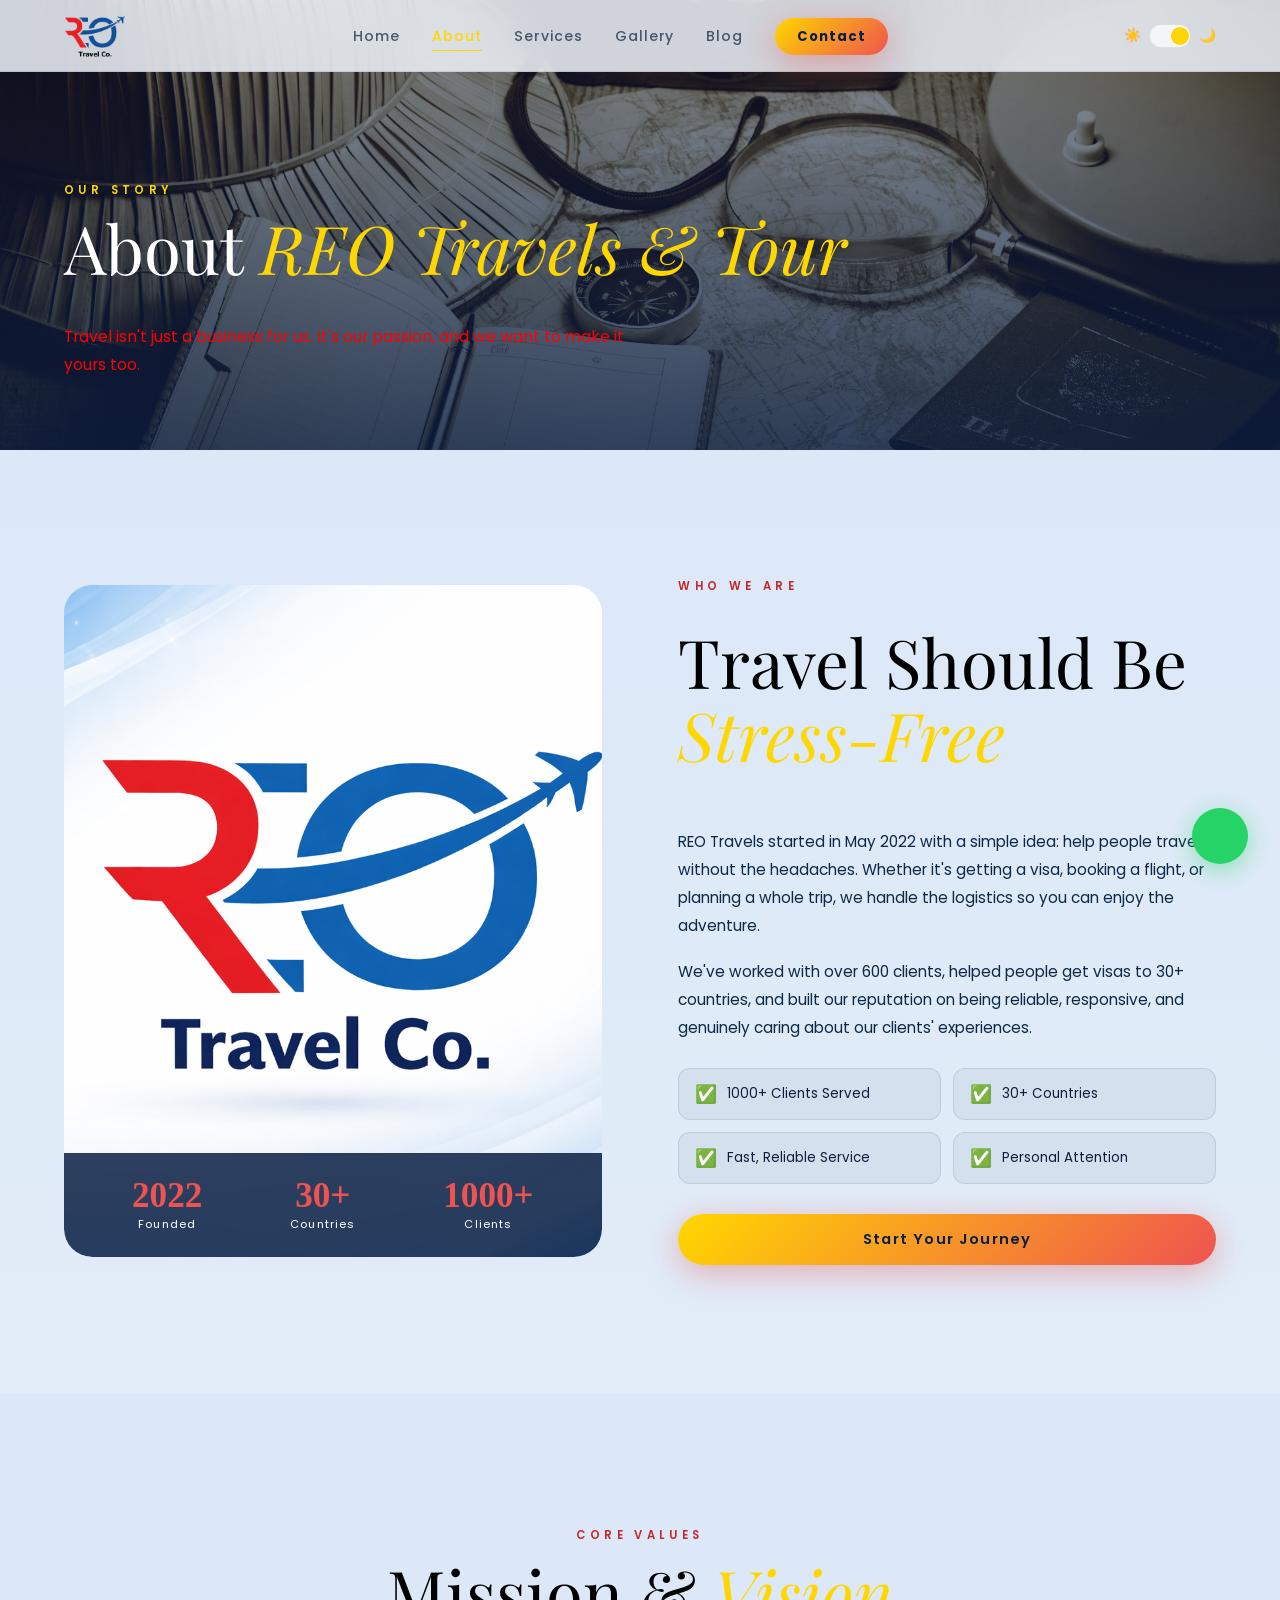
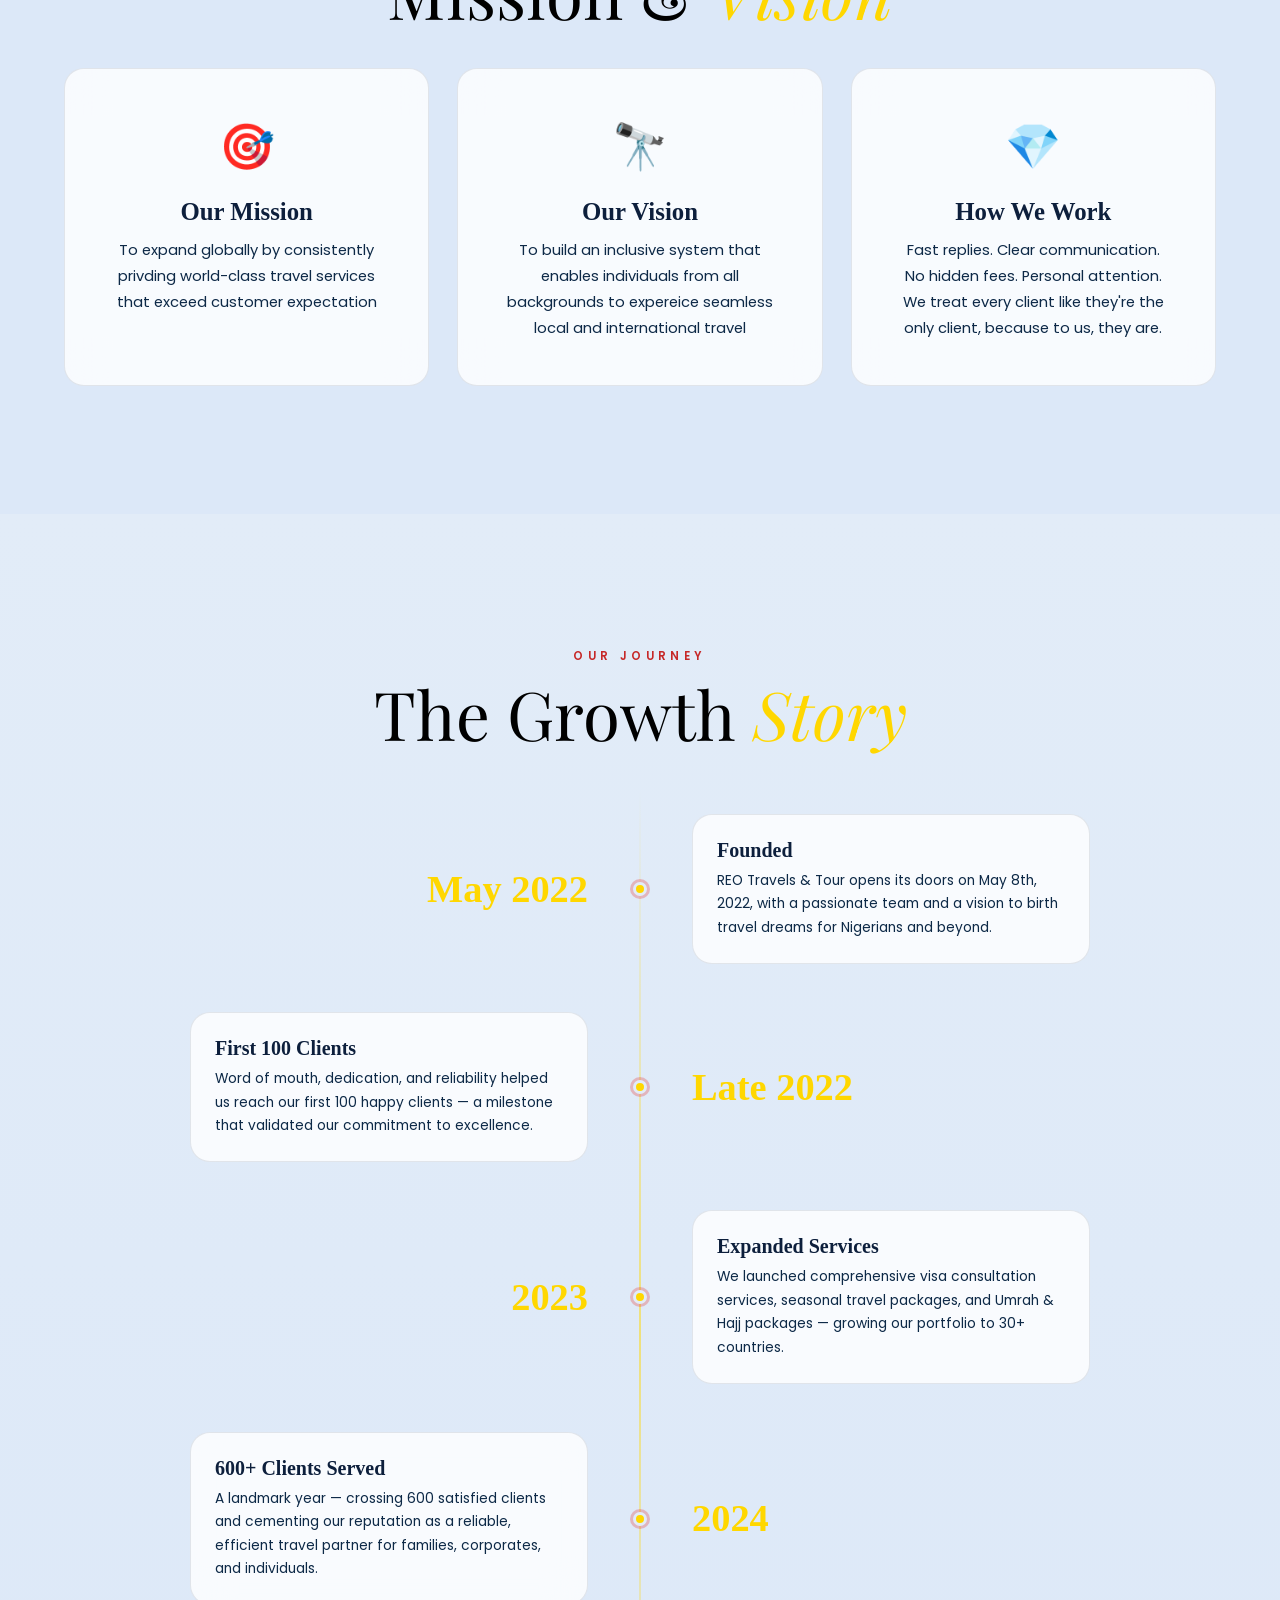
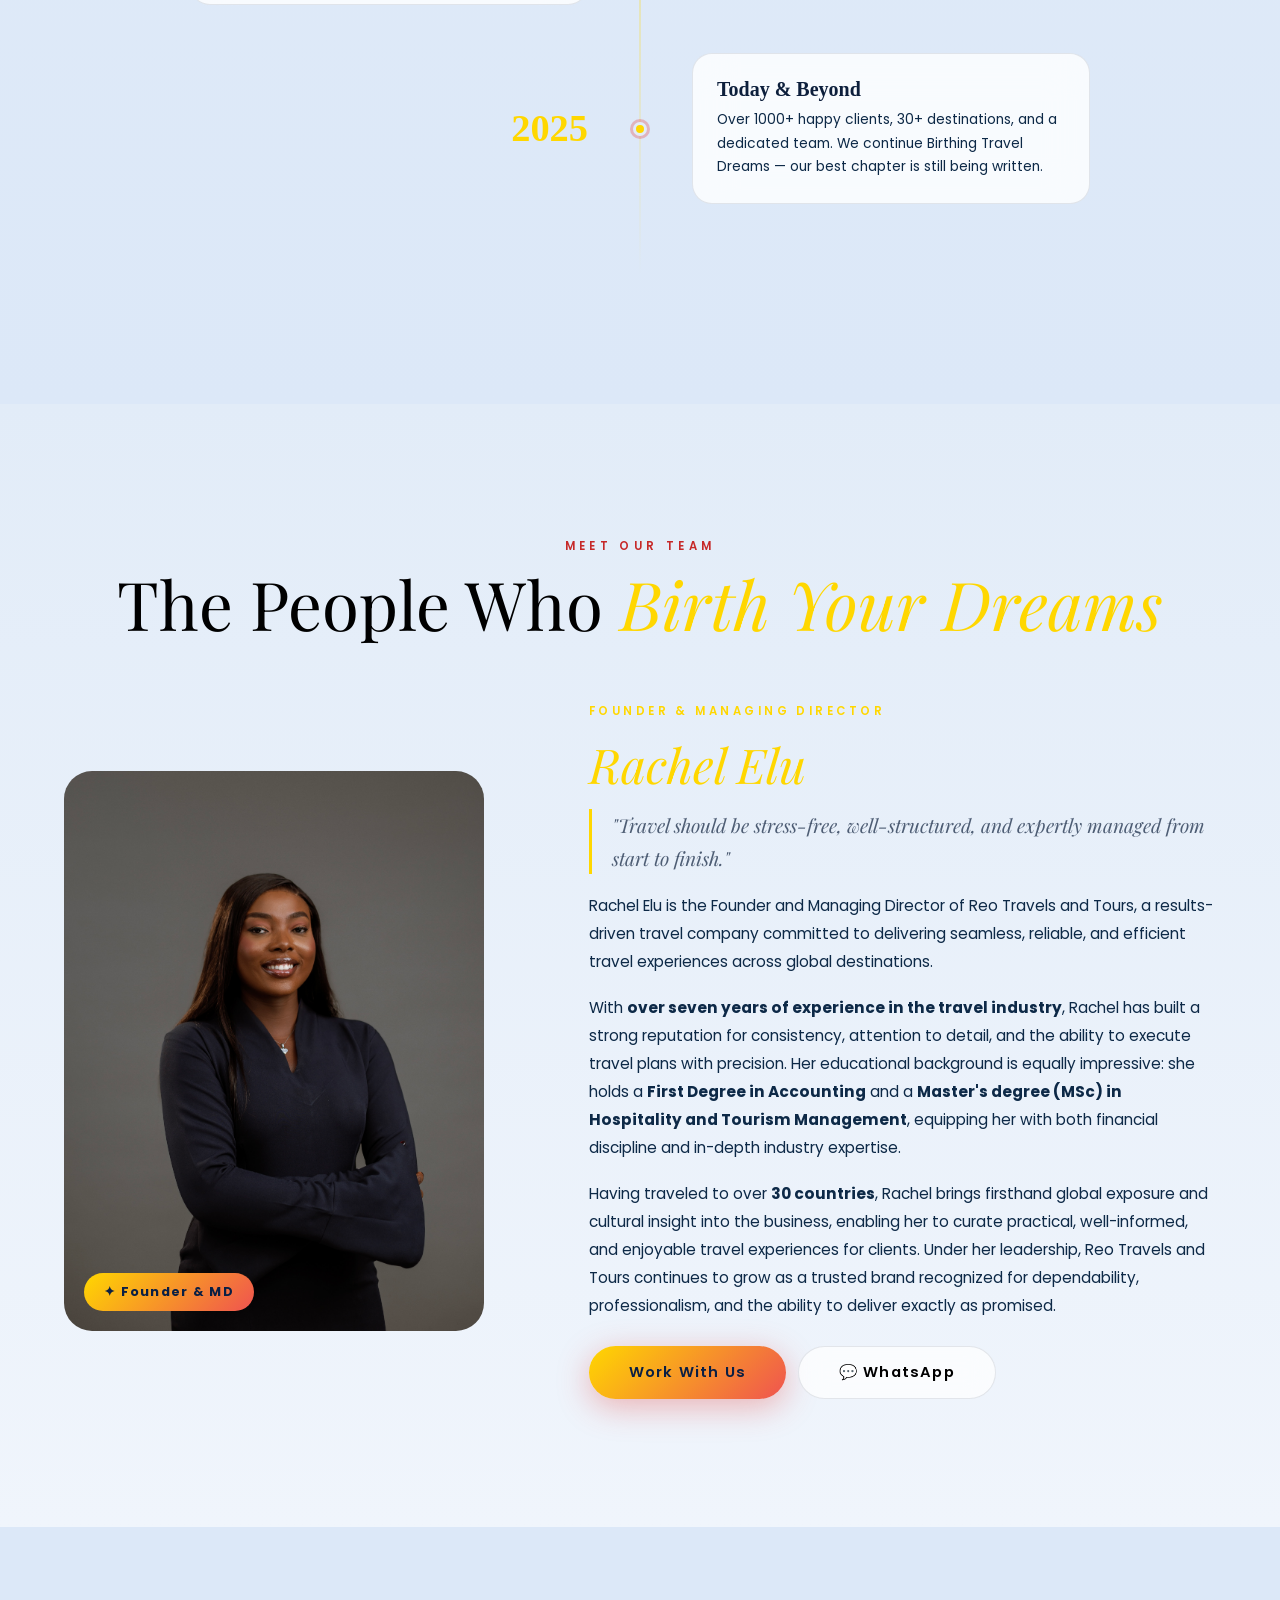
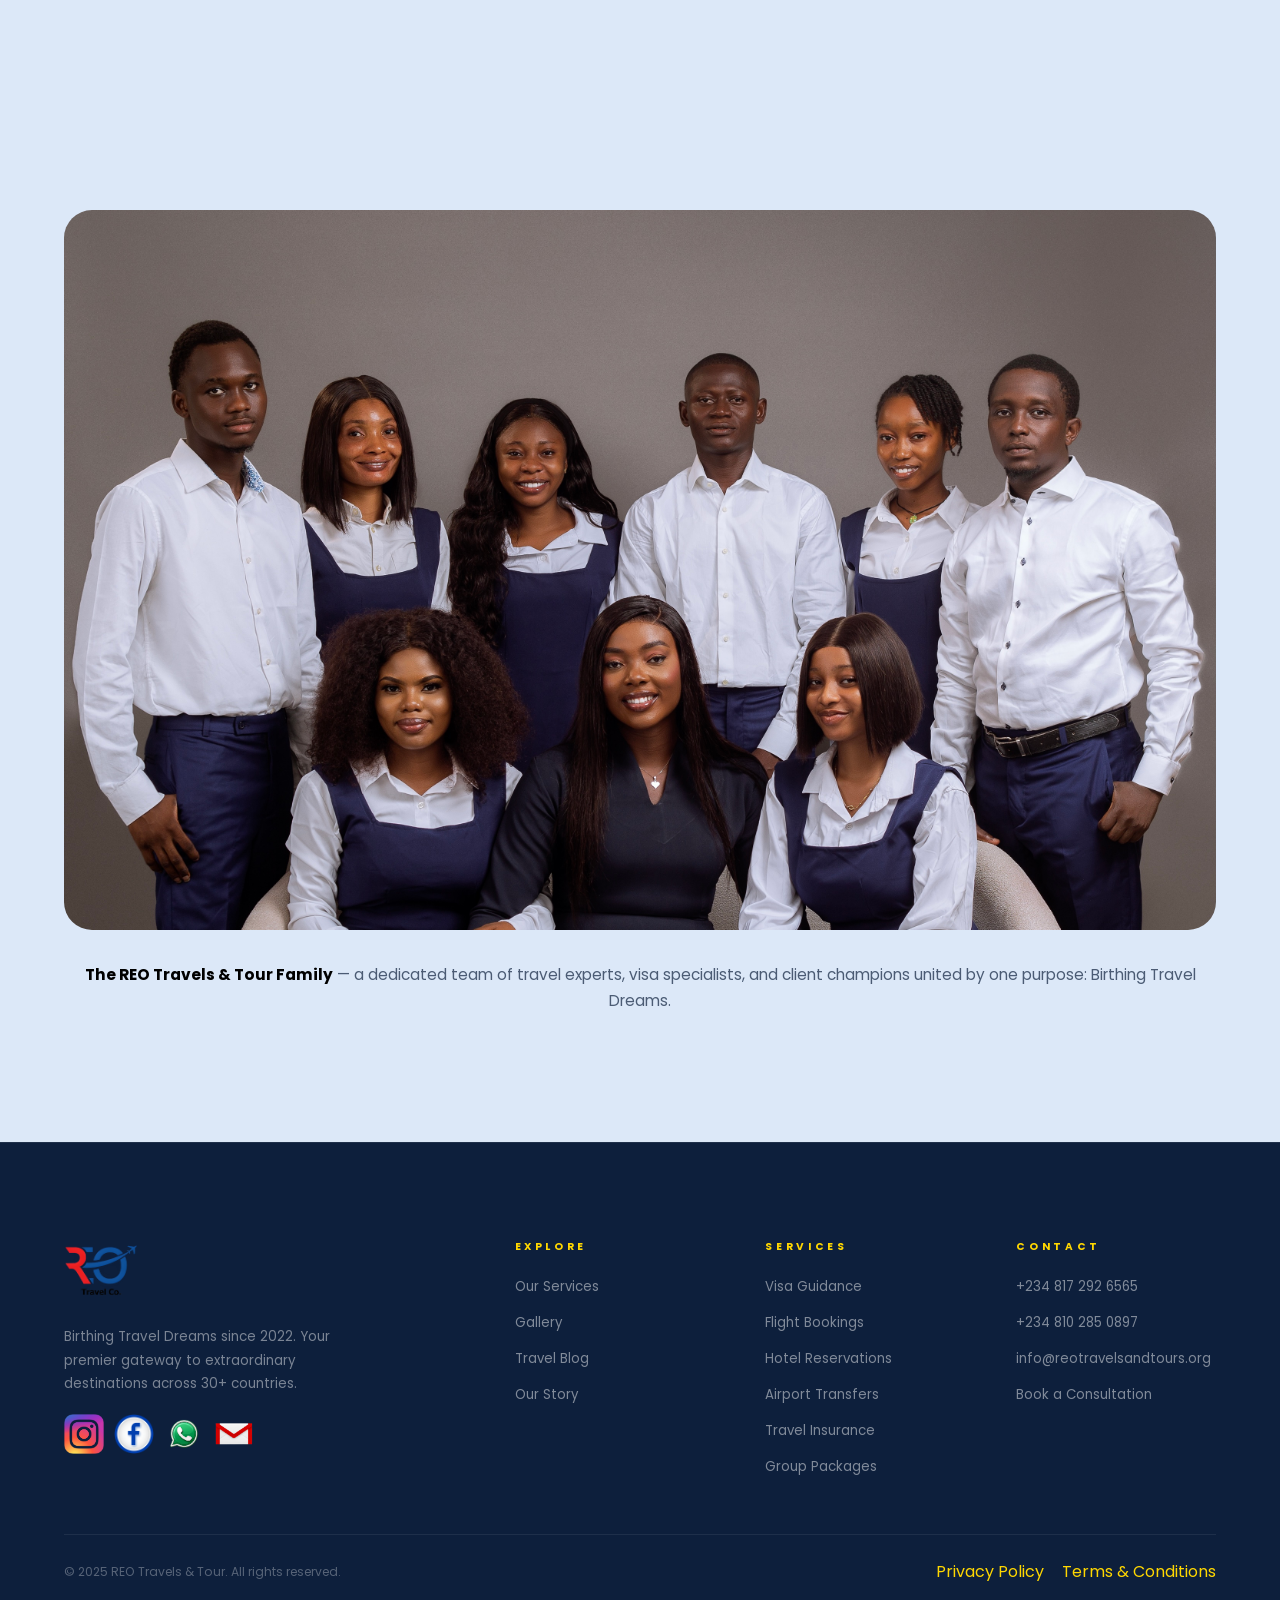
==== commit 9541d1cb: "new changes" ====
--- a/about.html
+++ b/about.html
@@ -193,8 +193,8 @@
             <img src="asset/whowe.png" alt="REO Travels team" />
             <div class="about-img-overlay">
               <div class="about-stat"><strong>2022</strong><span>Founded</span></div>
-              <div class="about-stat"><strong>15+</strong><span>Countries</span></div>
-              <div class="about-stat"><strong>600+</strong><span>Clients</span></div>
+              <div class="about-stat"><strong>30+</strong><span>Countries</span></div>
+              <div class="about-stat"><strong>1000+</strong><span>Clients</span></div>
             </div>
           </div>
         </div>
@@ -204,11 +204,11 @@
           <p class="body-text">REO Travels started in May 2022 with a simple idea: help people travel without the
             headaches. Whether it's getting a visa, booking a flight, or planning a whole trip, we handle the logistics
             so you can enjoy the adventure.</p>
-          <p class="body-text">We've worked with over 600 clients, helped people get visas to 15+ countries, and built
+          <p class="body-text">We've worked with over 600 clients, helped people get visas to 30+ countries, and built
             our reputation on being reliable, responsive, and genuinely caring about our clients' experiences.</p>
           <div class="about-badges">
-            <div class="about-badge-item"><span class="badge-icon">✅</span><span>600+ Clients Served</span></div>
-            <div class="about-badge-item"><span class="badge-icon">✅</span><span>15+ Countries</span></div>
+            <div class="about-badge-item"><span class="badge-icon">✅</span><span>1000+ Clients Served</span></div>
+            <div class="about-badge-item"><span class="badge-icon">✅</span><span>30+ Countries</span></div>
             <div class="about-badge-item"><span class="badge-icon">✅</span><span>Fast, Reliable Service</span></div>
             <div class="about-badge-item"><span class="badge-icon">✅</span><span>Personal Attention</span></div>
           </div>
@@ -278,7 +278,7 @@
           <div class="tl-content glass-card">
             <h4>Expanded Services</h4>
             <p>We launched comprehensive visa consultation services, seasonal travel packages, and Umrah &amp; Hajj
-              packages — growing our portfolio to 15+ countries.</p>
+              packages — growing our portfolio to 30+ countries.</p>
           </div>
         </div>
         <div class="tl-item right" data-aos="fade-left">
@@ -295,7 +295,7 @@
           <div class="tl-dot"></div>
           <div class="tl-content glass-card">
             <h4>Today &amp; Beyond</h4>
-            <p>Over 1000+ happy clients, 15+ destinations, and a dedicated team. We continue Birthing Travel Dreams —
+            <p>Over 1000+ happy clients, 30+ destinations, and a dedicated team. We continue Birthing Travel Dreams —
               our best chapter is still being written.</p>
           </div>
         </div>
@@ -333,7 +333,7 @@
             financial discipline and in-depth industry expertise.
           </p>
           <p class="body-text">
-            Having traveled to over <strong>15 countries</strong>, Rachel brings firsthand global exposure and cultural
+            Having traveled to over <strong>30 countries</strong>, Rachel brings firsthand global exposure and cultural
             insight into the business, enabling her to curate practical, well-informed, and enjoyable travel experiences
             for clients. Under her leadership, Reo Travels and Tours continues to grow as a trusted brand recognized for
             dependability, professionalism, and the ability to deliver exactly as promised.
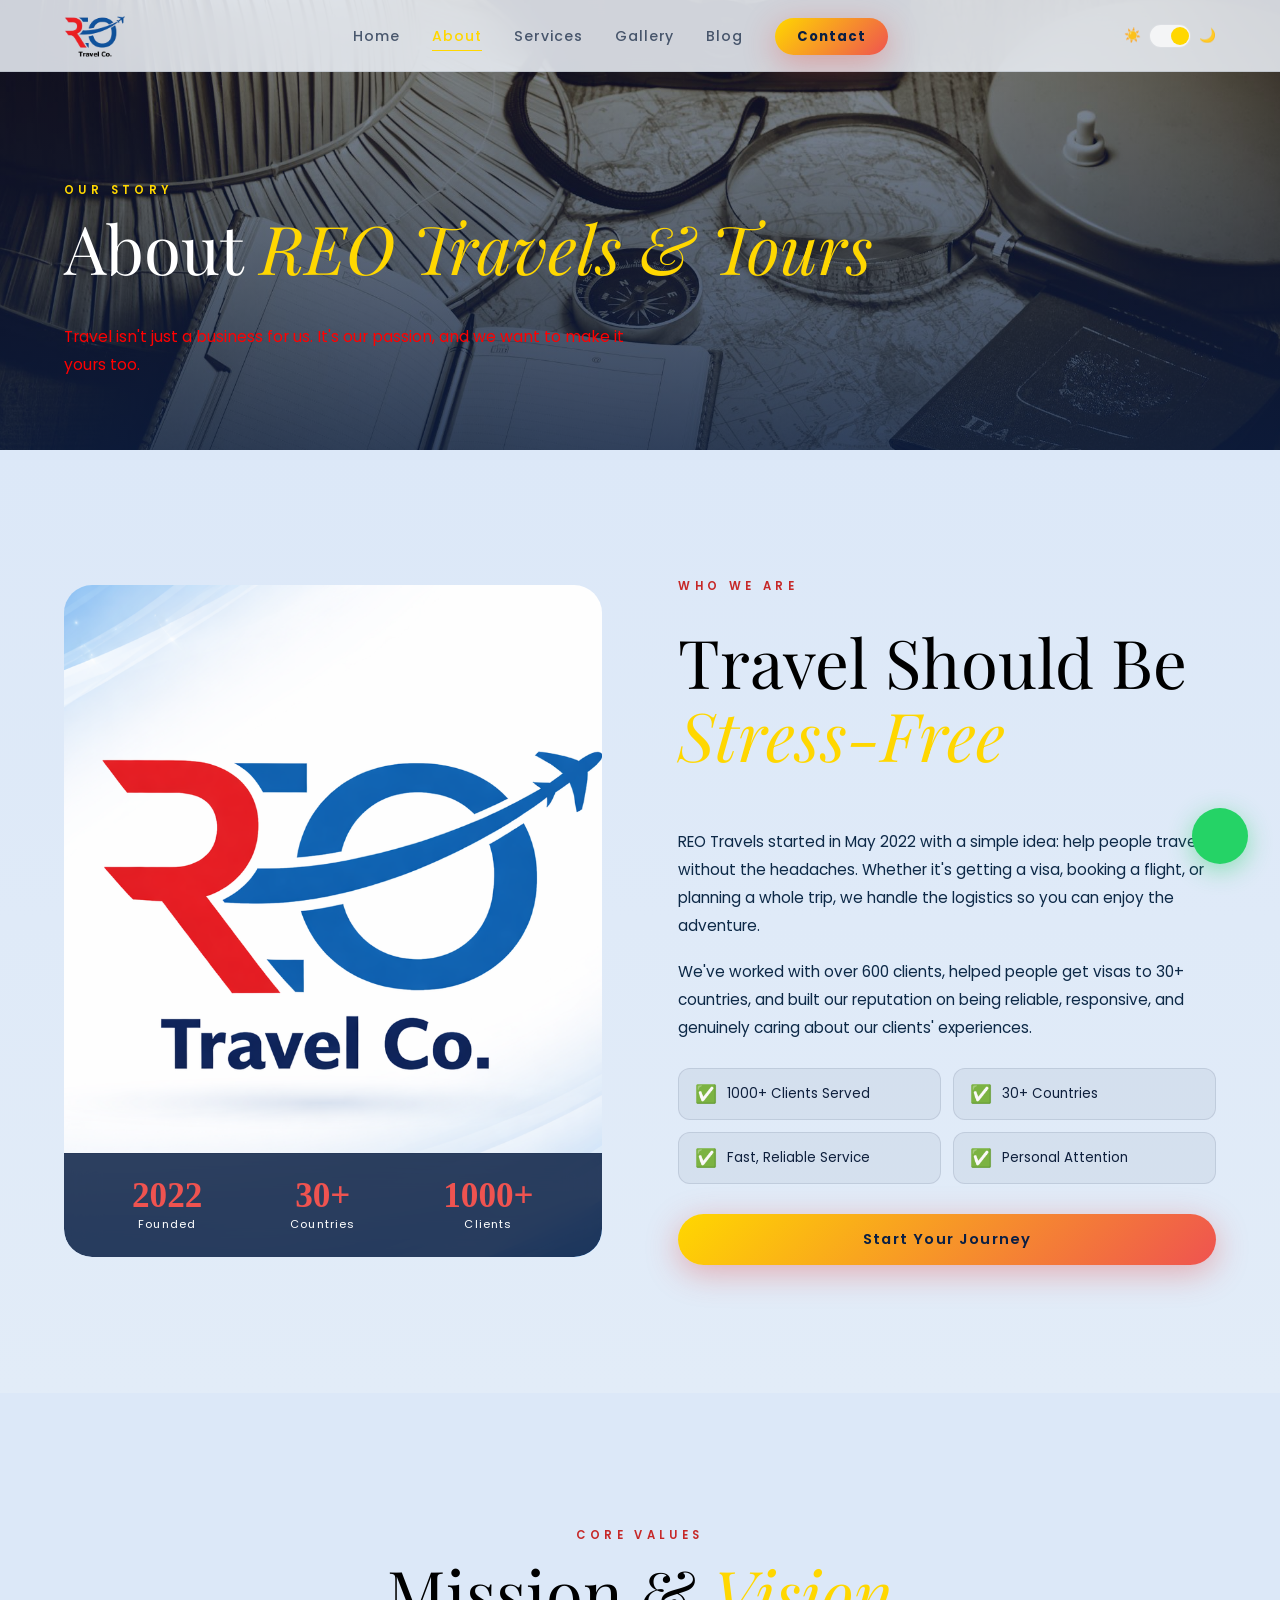
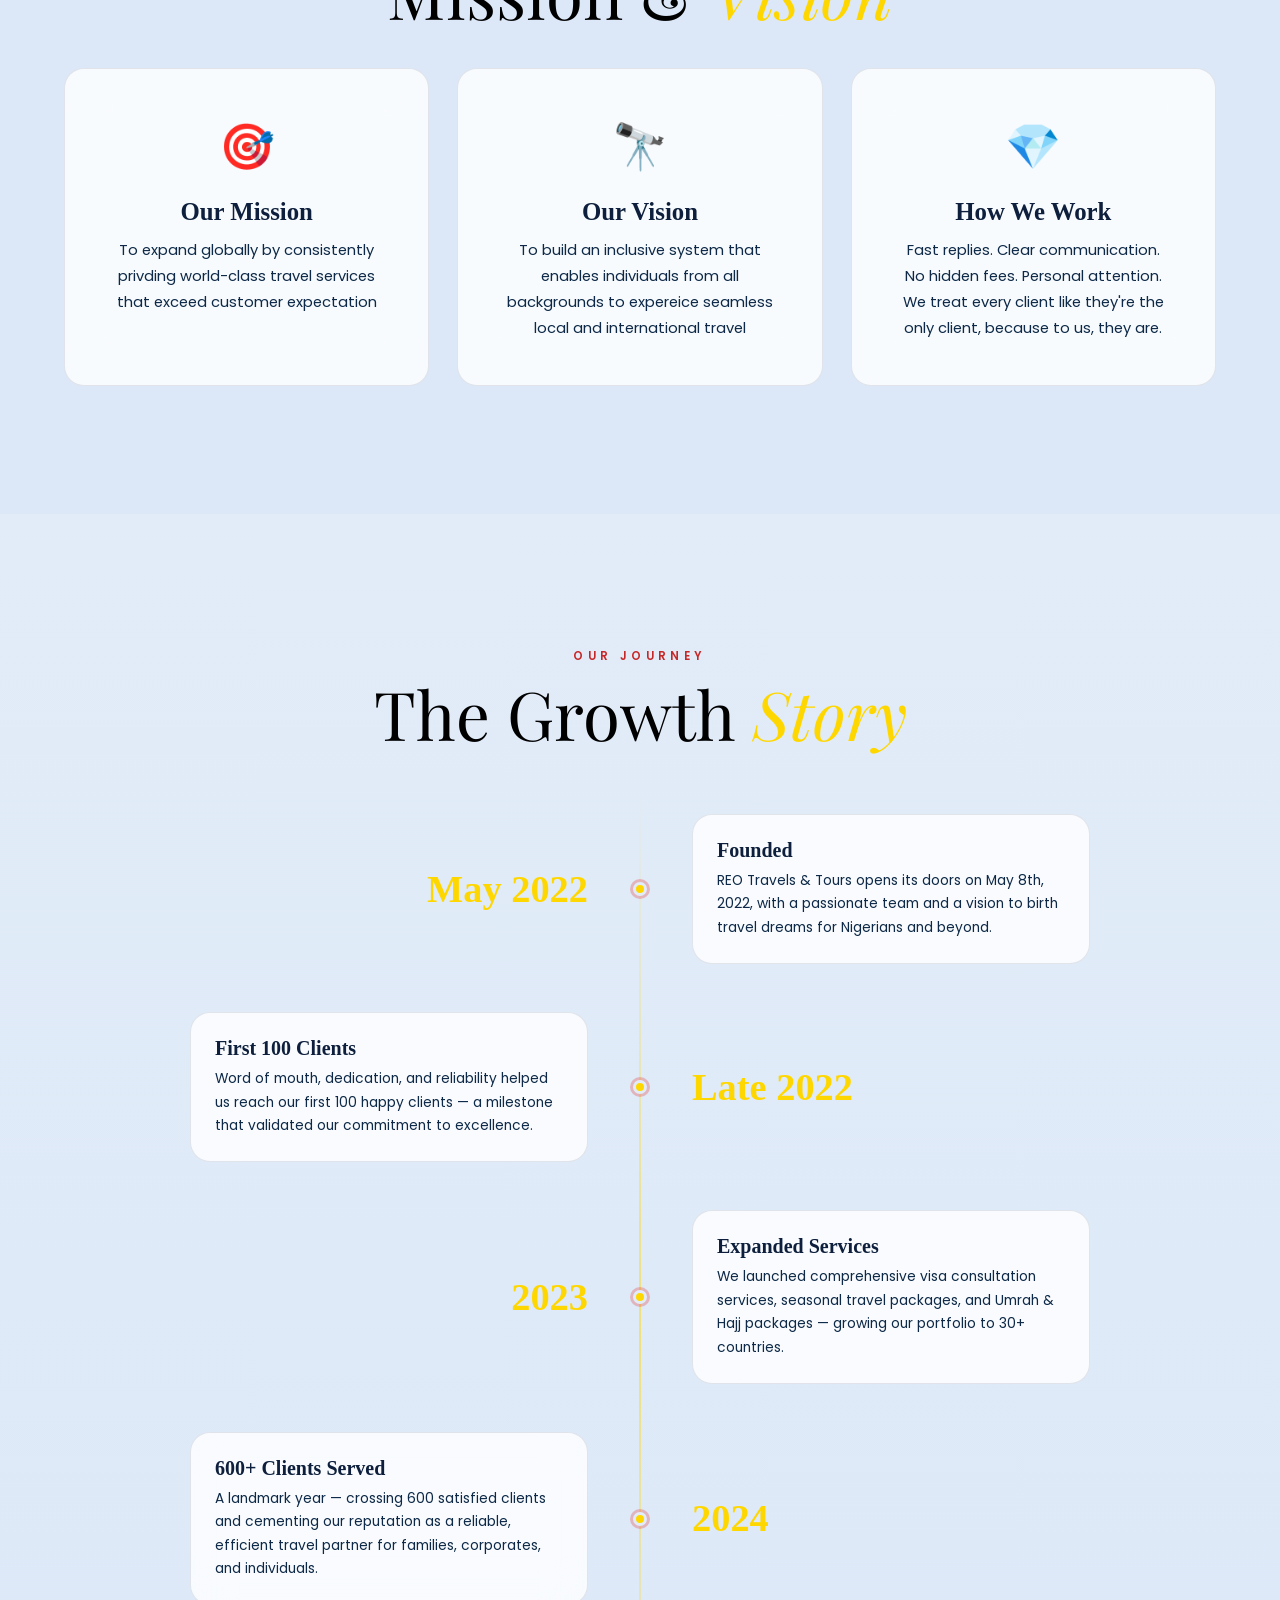
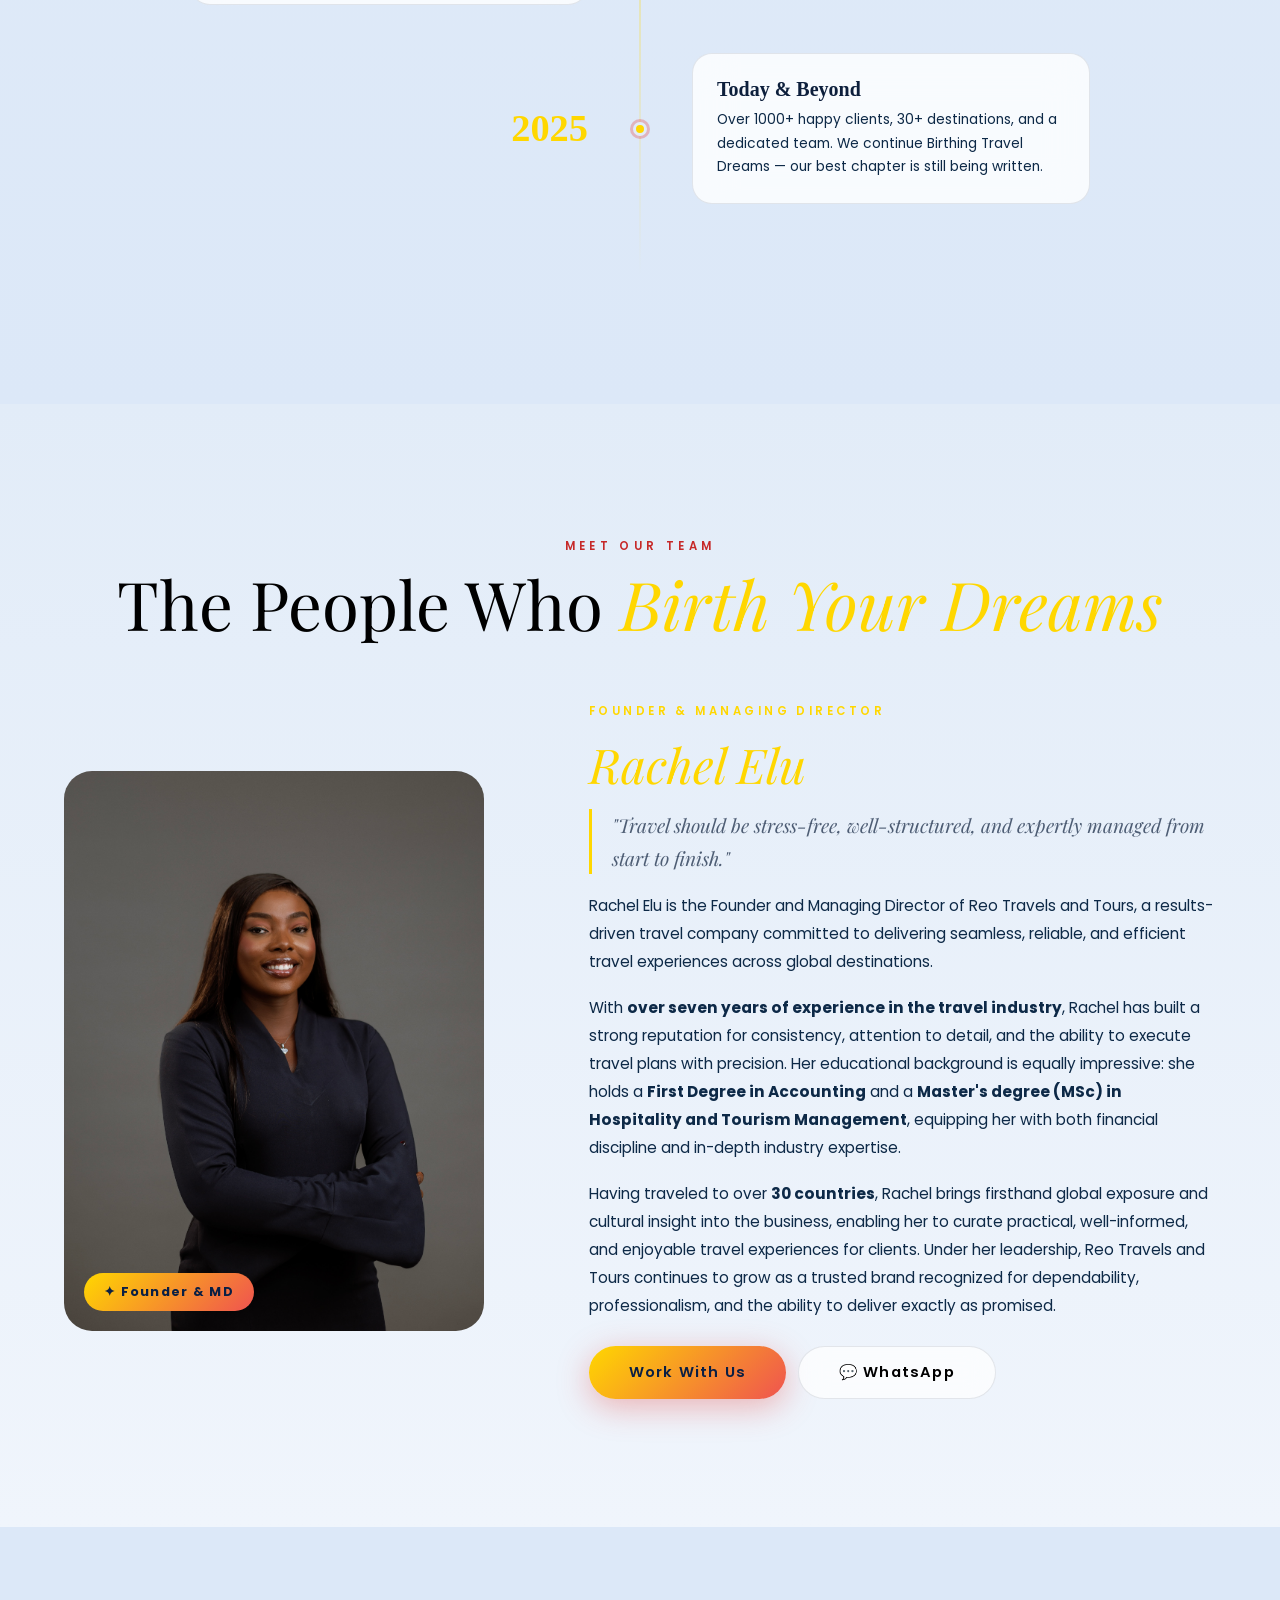
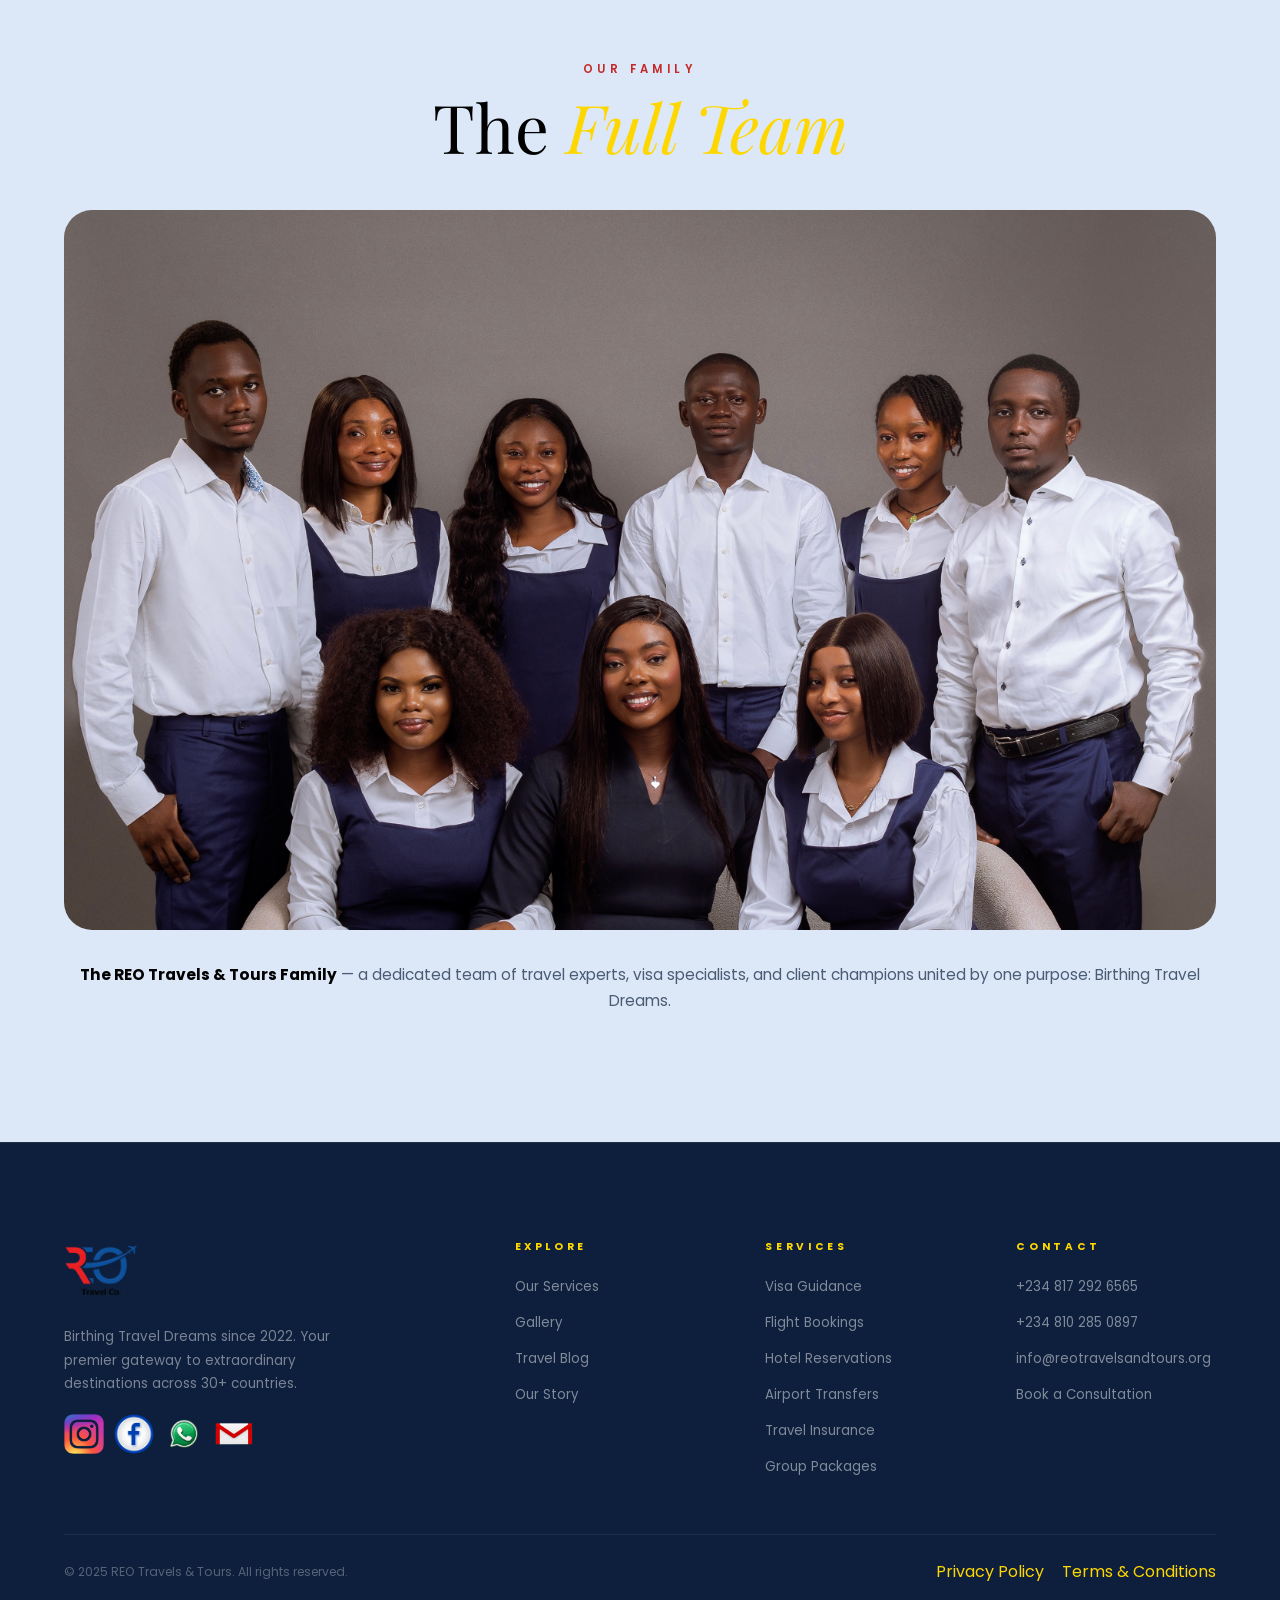
==== commit abbb182b: "brand name changed" ====
--- a/about.html
+++ b/about.html
@@ -5,11 +5,11 @@
   <meta charset="UTF-8" />
   <meta name="viewport" content="width=device-width, initial-scale=1.0" />
 
-  <title>About REO Travels & Tour | Trusted Travel Partner in Nigeria</title>
+  <title>About REO Travels & Tours | Trusted Travel Partner in Nigeria</title>
 
   <meta name="description"
-    content="Founded in 2015, REO Travels & Tour is a trusted Nigerian travel agency offering visa services, flight bookings, and customized travel experiences to top destinations worldwide." />
-  <meta name="author" content="REO Travels & Tour" />
+    content="Founded in 2015, REO Travels & Tours is a trusted Nigerian travel agency offering visa services, flight bookings, and customized travel experiences to top destinations worldwide." />
+  <meta name="author" content="REO Travels & Tours" />
   <meta name="robots" content="index, follow" />
 
   <!-- Canonical -->
@@ -17,9 +17,9 @@
 
   <!-- Open Graph -->
   <meta property="og:type" content="website" />
-  <meta property="og:site_name" content="REO Travels & Tour" />
+  <meta property="og:site_name" content="REO Travels & Tours" />
   <meta property="og:url" content="https://reotravelsandtours.org/about.html" />
-  <meta property="og:title" content="About REO Travels & Tour" />
+  <meta property="og:title" content="About REO Travels & Tours" />
   <meta property="og:description"
     content="Your trusted partner for visa services, travel planning, and unforgettable journeys from Nigeria to the world." />
 
@@ -31,7 +31,7 @@
 
   <!-- Twitter -->
   <meta name="twitter:card" content="summary_large_image" />
-  <meta name="twitter:title" content="About REO Travels & Tour" />
+  <meta name="twitter:title" content="About REO Travels & Tours" />
   <meta name="twitter:description"
     content="Discover how REO Travels helps you explore the world with ease—from visa processing to custom travel packages." />
   <meta name="twitter:image" content="https://i.ibb.co/2Yp7Cc5J/whowe.png" />
@@ -170,7 +170,7 @@
     <div class="page-hero-overlay"></div>
     <div class="page-hero-content" data-aos="fade-up">
       <span class="section-label">Our Story</span>
-      <h1 class="section-title">About <em>REO Travels &amp; Tour</em></h1>
+      <h1 class="section-title">About <em>REO Travels &amp; Tours</em></h1>
       <p class="section-sub" id="sub">Travel isn't just a business for us. It's our passion, and we want to make it
         yours too.
       </p>
@@ -259,7 +259,7 @@
           <div class="tl-dot"></div>
           <div class="tl-content glass-card">
             <h4>Founded</h4>
-            <p>REO Travels &amp; Tour opens its doors on May 8th, 2022, with a passionate team and a vision to birth
+            <p>REO Travels &amp; Tours opens its doors on May 8th, 2022, with a passionate team and a vision to birth
               travel dreams for Nigerians and beyond.</p>
           </div>
         </div>
@@ -359,7 +359,7 @@
         <img src="/asset/team.JPG" alt="REO Travels full team" />
       </div>
       <p class="whole-team-caption" data-aos="fade-up">
-        <strong>The REO Travels &amp; Tour Family</strong> — a dedicated team of travel experts, visa specialists, and
+        <strong>The REO Travels &amp; Tours Family</strong> — a dedicated team of travel experts, visa specialists, and
         client champions united by one purpose: Birthing Travel Dreams.
       </p>
     </div>
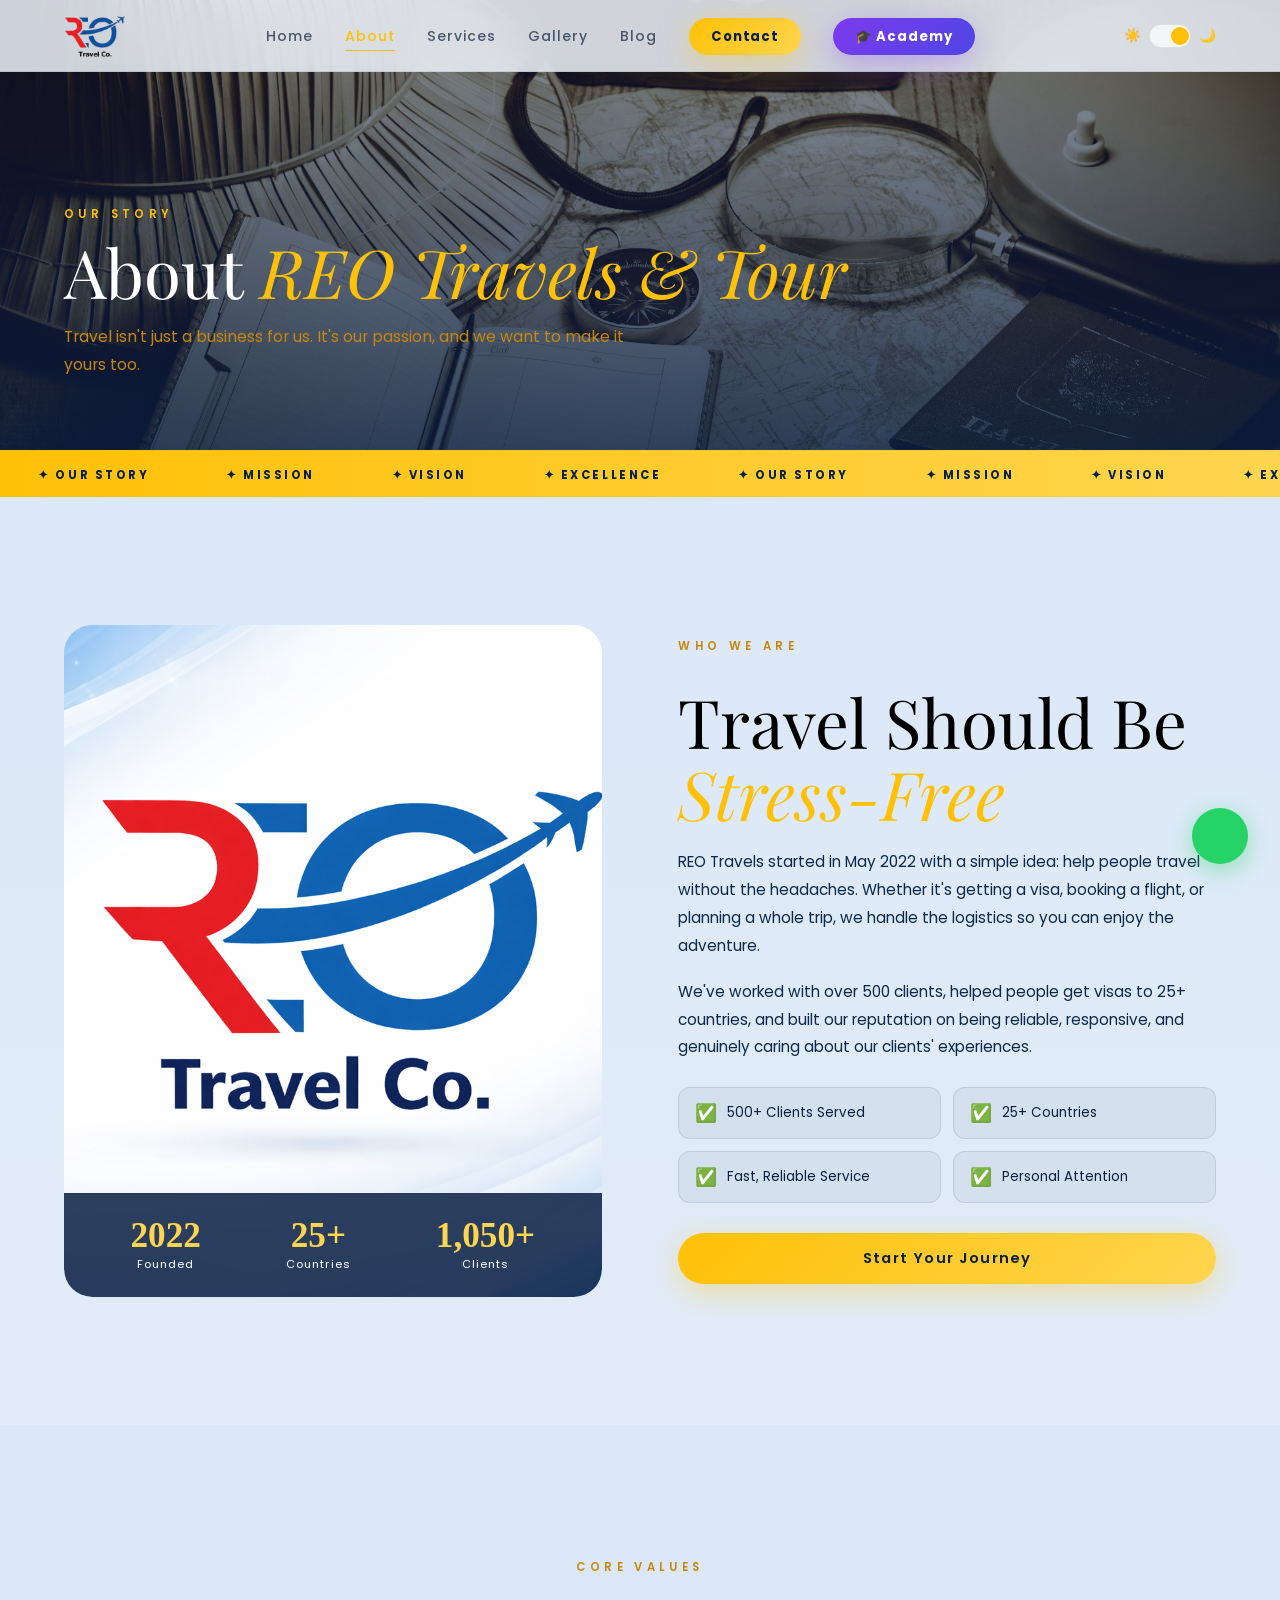
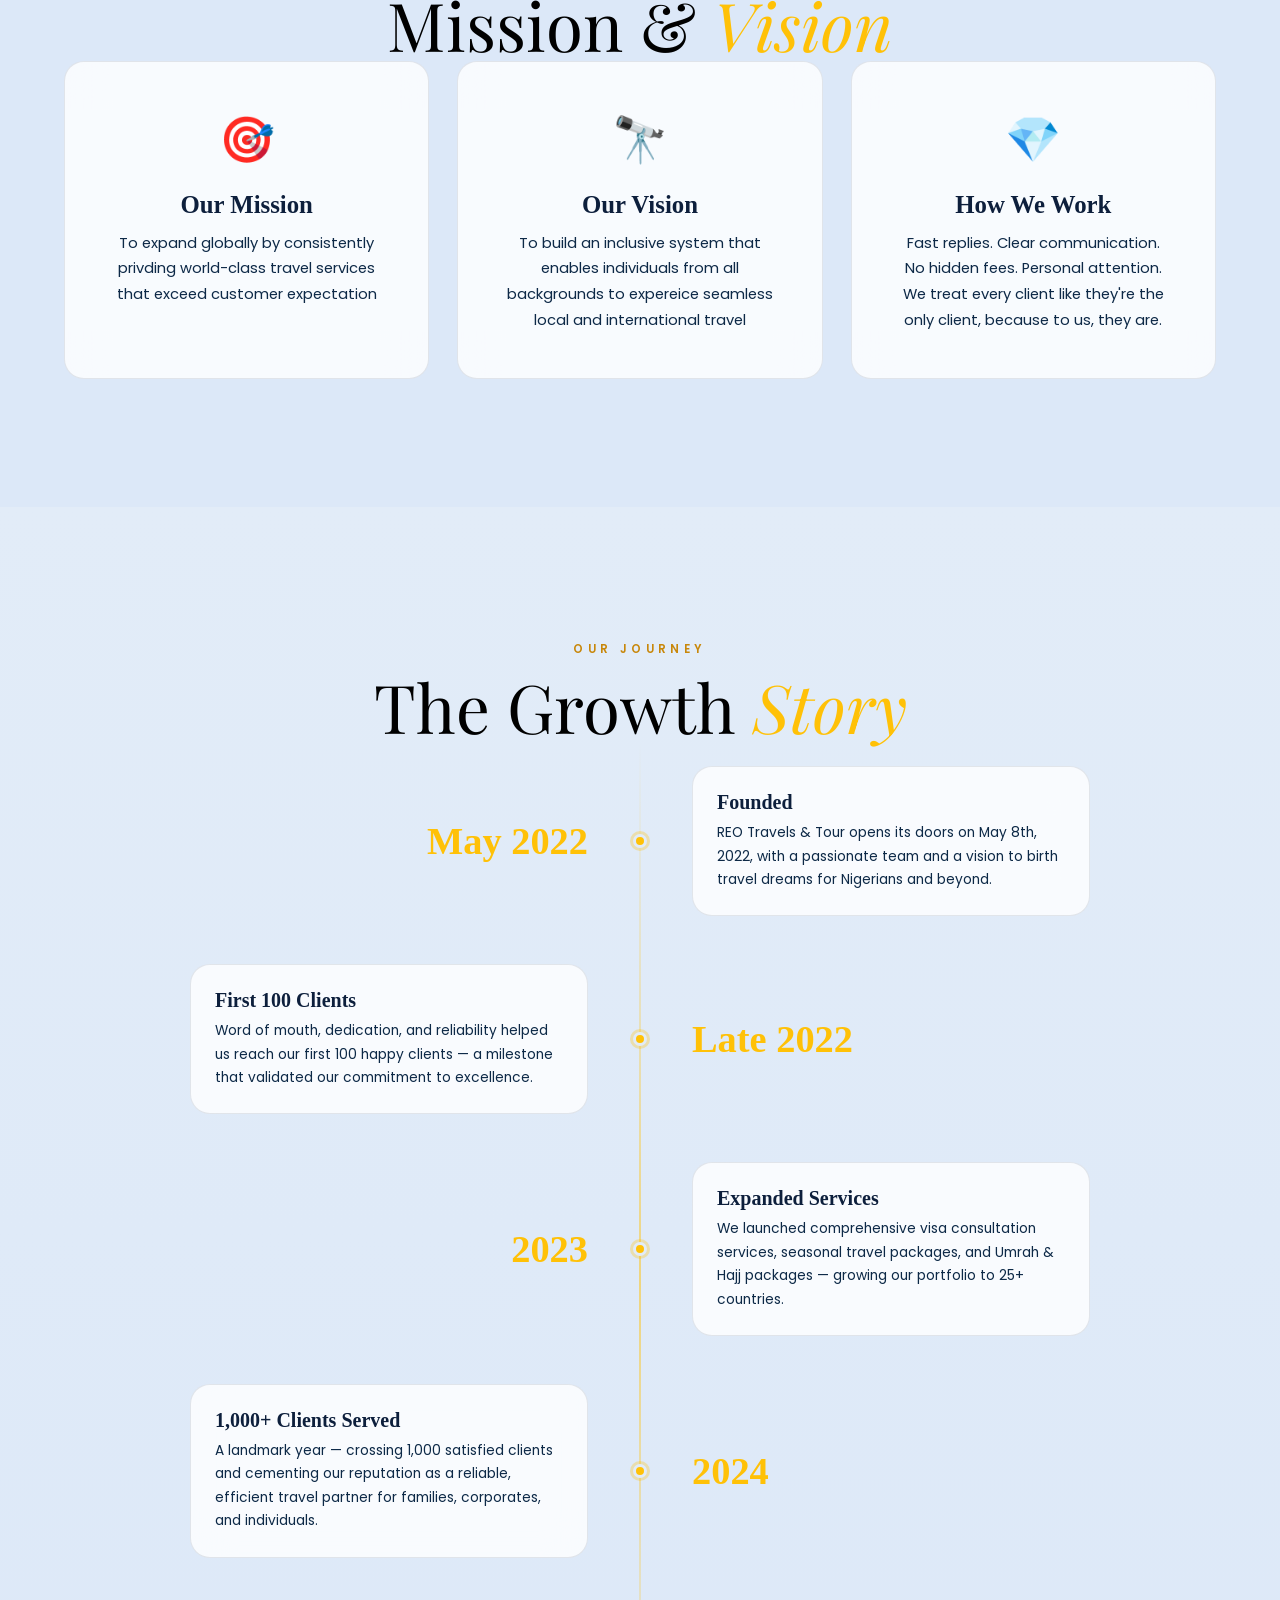
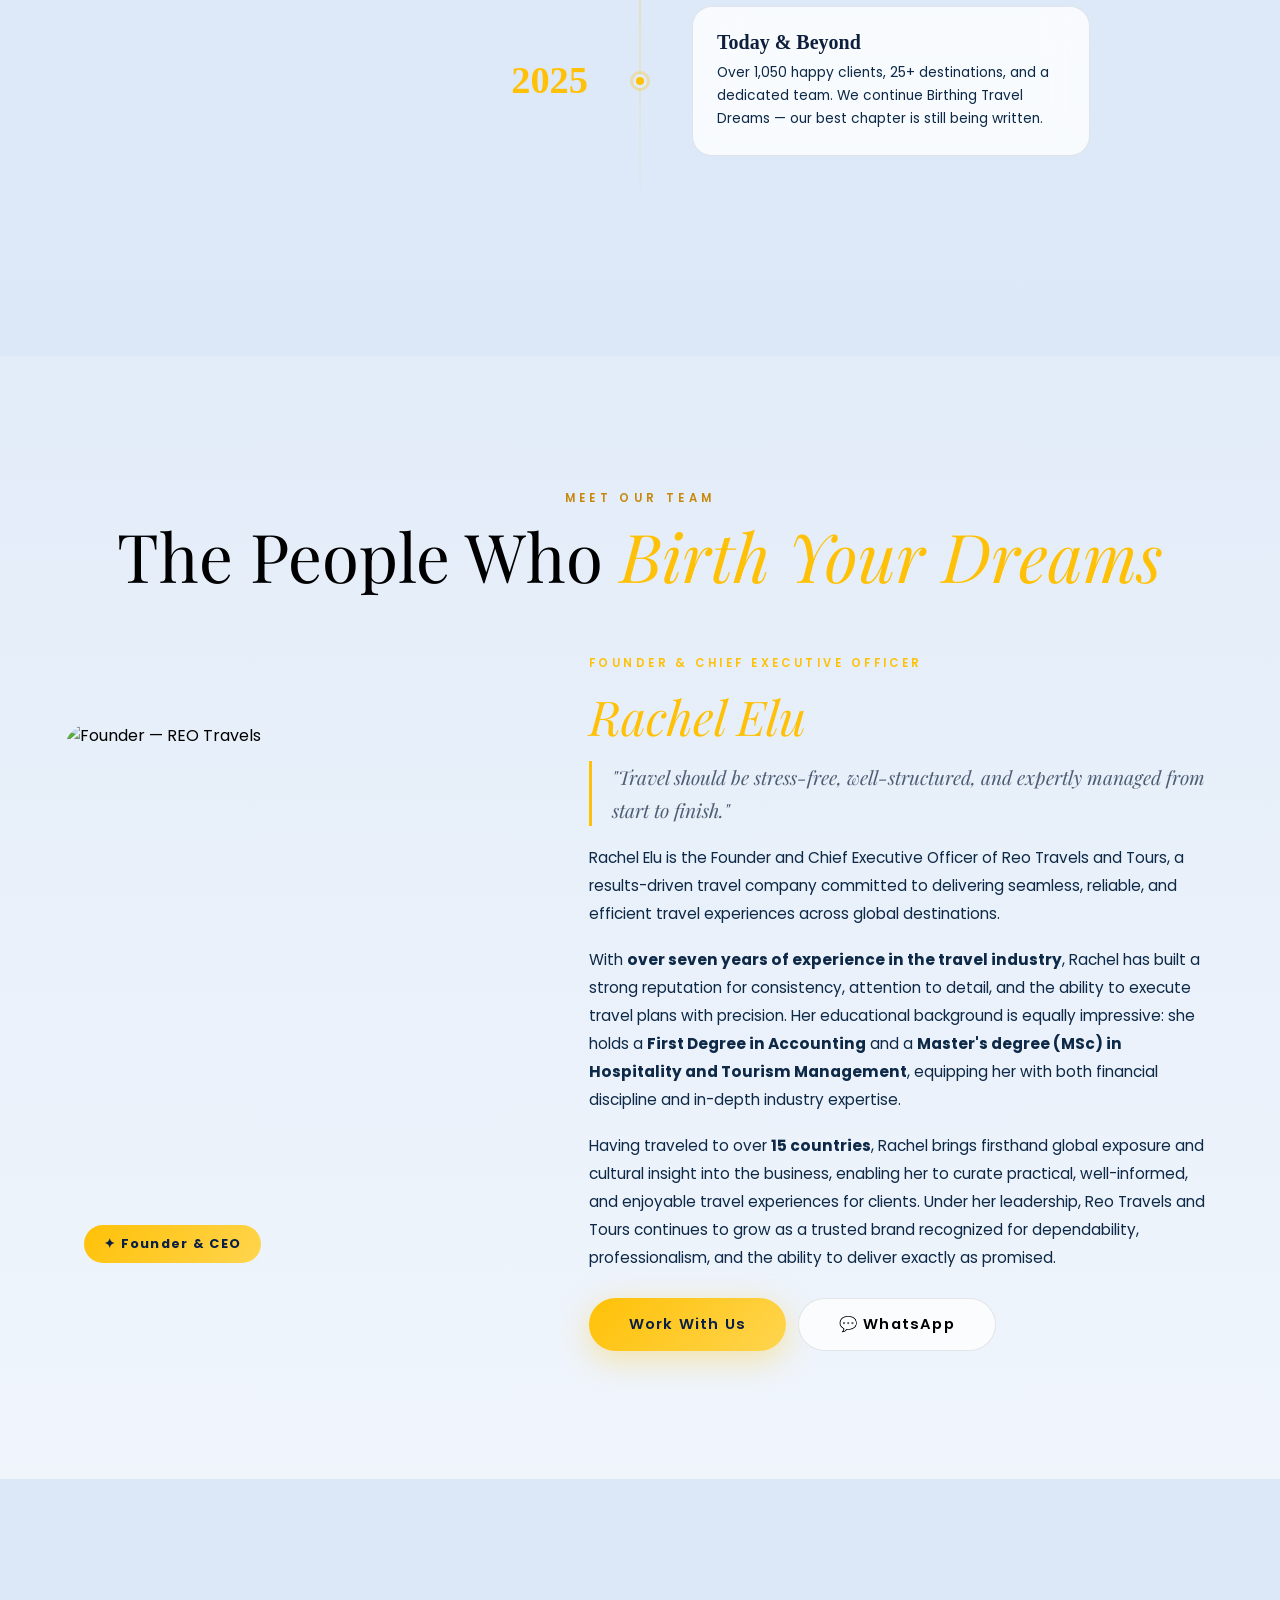
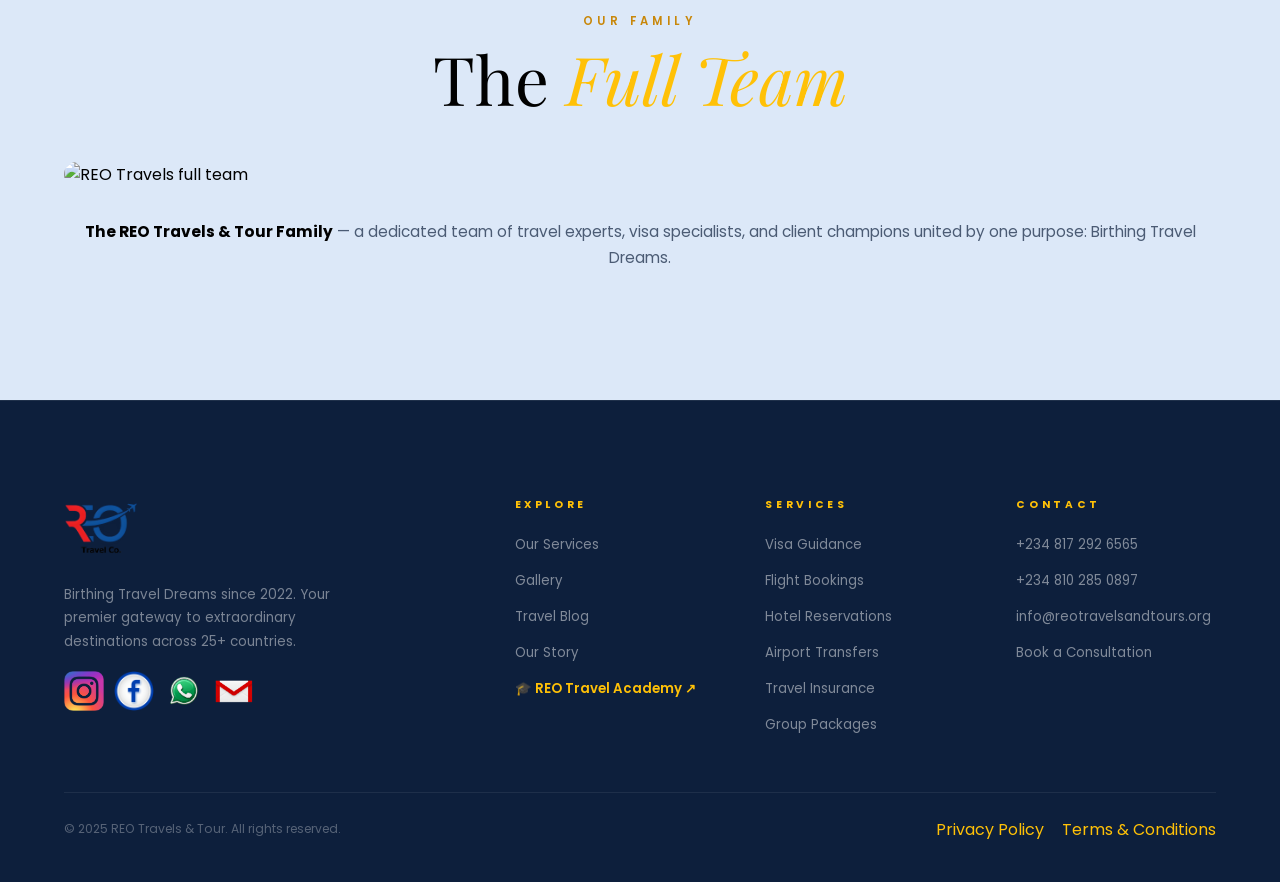
==== commit 1471fbff: "new commit" ====
--- a/about.html
+++ b/about.html
@@ -4,43 +4,19 @@
 <head>
   <meta charset="UTF-8" />
   <meta name="viewport" content="width=device-width, initial-scale=1.0" />
-
-  <title>About REO Travels & Tours | Trusted Travel Partner in Nigeria</title>
-
+  <title>About REO Travels &amp; Tour — Your Trusted Travel Partner</title>
   <meta name="description"
-    content="Founded in 2015, REO Travels & Tours is a trusted Nigerian travel agency offering visa services, flight bookings, and customized travel experiences to top destinations worldwide." />
-  <meta name="author" content="REO Travels & Tours" />
-  <meta name="robots" content="index, follow" />
-
-  <!-- Canonical -->
-  <link rel="canonical" href="https://reotravelsandtours.org/about.html" />
-
-  <!-- Open Graph -->
+    content="Learn about REO Travels, a leading Nigerian travel agency specializing in visa services, custom packages & memorable journeys since 2015." />
+  <meta name="keywords" content="REO Travels, about, travel agency, Nigerian travel, visa services, tour packages" />
+  <meta name="author" content="REO Travels &amp; Tour" />
+  <meta property="og:title" content="About REO Travels &amp; Tour" />
+  <meta property="og:description" content="Your trusted partner in crafting extraordinary travel experiences." />
   <meta property="og:type" content="website" />
-  <meta property="og:site_name" content="REO Travels & Tours" />
-  <meta property="og:url" content="https://reotravelsandtours.org/about.html" />
-  <meta property="og:title" content="About REO Travels & Tours" />
-  <meta property="og:description"
-    content="Your trusted partner for visa services, travel planning, and unforgettable journeys from Nigeria to the world." />
-
-  <!-- FIXED: absolute image -->
-  <meta property="og:image" content="https://i.ibb.co/2Yp7Cc5J/whowe.png" />
-  <meta property="og:image:secure_url" content="https://i.ibb.co/2Yp7Cc5J/whowe.png" />
-  <meta property="og:image:width" content="1200" />
-  <meta property="og:image:height" content="630" />
-
-  <!-- Twitter -->
+  <meta property="og:url" content="https://reotravels.com/about.html" />
   <meta name="twitter:card" content="summary_large_image" />
-  <meta name="twitter:title" content="About REO Travels & Tours" />
-  <meta name="twitter:description"
-    content="Discover how REO Travels helps you explore the world with ease—from visa processing to custom travel packages." />
-  <meta name="twitter:image" content="https://i.ibb.co/2Yp7Cc5J/whowe.png" />
-
-  <!-- Icons -->
-  <link rel="icon" href="/asset/logo.png" type="image/png" />
-  <link rel="apple-touch-icon" href="/asset/logo.png" />
-
-  <!-- Styles -->
+  <meta name="twitter:title" content="About REO Travels &amp; Tour" />
+  <link rel="icon" href="../asset/logo.png?v=1" type="image/png" />
+  <link rel="apple-touch-icon" href="../asset/logo.png" />
   <link rel="stylesheet" href="../css/shared.css" />
   <link rel="stylesheet" href="../css/about.css" />
   <link rel="stylesheet" href="../css/team.css" />
@@ -137,7 +113,7 @@
       border-radius: var(--radius-lg);
       overflow: hidden;
       position: relative;
-      max-height: 720px;
+      max-height: 520px;
     }
 
     .whole-team-img-wrap img {
@@ -166,24 +142,24 @@
   <div id="navbar-placeholder"></div>
 
   <section class="page-hero">
-    <div class="page-hero-bg" style="background-image:url('asset/about.jfif')"></div>
+    <div class="page-hero-bg"
+      style="background-image:url('asset/about.jfif')"></div>
     <div class="page-hero-overlay"></div>
     <div class="page-hero-content" data-aos="fade-up">
       <span class="section-label">Our Story</span>
-      <h1 class="section-title">About <em>REO Travels &amp; Tours</em></h1>
-      <p class="section-sub" id="sub">Travel isn't just a business for us. It's our passion, and we want to make it
-        yours too.
+      <h1 class="section-title">About <em>REO Travels &amp; Tour</em></h1>
+      <p class="section-sub">Travel isn't just a business for us. It's our passion, and we want to make it yours too.
       </p>
     </div>
   </section>
 
-  <!-- <div class="marquee-strip" aria-hidden="true">
+  <div class="marquee-strip" aria-hidden="true">
     <div class="marquee-inner">
       <span>Our Story</span><span>Mission</span><span>Vision</span><span>Excellence</span>
       <span>Our Story</span><span>Mission</span><span>Vision</span><span>Excellence</span>
       <span>Our Story</span><span>Mission</span><span>Vision</span><span>Excellence</span>
     </div>
-  </div> -->
+  </div>
 
   <section class="section-pad about-intro">
     <div class="container">
@@ -193,8 +169,8 @@
             <img src="asset/whowe.png" alt="REO Travels team" />
             <div class="about-img-overlay">
               <div class="about-stat"><strong>2022</strong><span>Founded</span></div>
-              <div class="about-stat"><strong>30+</strong><span>Countries</span></div>
-              <div class="about-stat"><strong>1000+</strong><span>Clients</span></div>
+              <div class="about-stat"><strong>25+</strong><span>Countries</span></div>
+              <div class="about-stat"><strong>1,050+</strong><span>Clients</span></div>
             </div>
           </div>
         </div>
@@ -204,11 +180,11 @@
           <p class="body-text">REO Travels started in May 2022 with a simple idea: help people travel without the
             headaches. Whether it's getting a visa, booking a flight, or planning a whole trip, we handle the logistics
             so you can enjoy the adventure.</p>
-          <p class="body-text">We've worked with over 600 clients, helped people get visas to 30+ countries, and built
+          <p class="body-text">We've worked with over 500 clients, helped people get visas to 25+ countries, and built
             our reputation on being reliable, responsive, and genuinely caring about our clients' experiences.</p>
           <div class="about-badges">
-            <div class="about-badge-item"><span class="badge-icon">✅</span><span>1000+ Clients Served</span></div>
-            <div class="about-badge-item"><span class="badge-icon">✅</span><span>30+ Countries</span></div>
+            <div class="about-badge-item"><span class="badge-icon">✅</span><span>500+ Clients Served</span></div>
+            <div class="about-badge-item"><span class="badge-icon">✅</span><span>25+ Countries</span></div>
             <div class="about-badge-item"><span class="badge-icon">✅</span><span>Fast, Reliable Service</span></div>
             <div class="about-badge-item"><span class="badge-icon">✅</span><span>Personal Attention</span></div>
           </div>
@@ -259,7 +235,7 @@
           <div class="tl-dot"></div>
           <div class="tl-content glass-card">
             <h4>Founded</h4>
-            <p>REO Travels &amp; Tours opens its doors on May 8th, 2022, with a passionate team and a vision to birth
+            <p>REO Travels &amp; Tour opens its doors on May 8th, 2022, with a passionate team and a vision to birth
               travel dreams for Nigerians and beyond.</p>
           </div>
         </div>
@@ -278,15 +254,15 @@
           <div class="tl-content glass-card">
             <h4>Expanded Services</h4>
             <p>We launched comprehensive visa consultation services, seasonal travel packages, and Umrah &amp; Hajj
-              packages — growing our portfolio to 30+ countries.</p>
+              packages — growing our portfolio to 25+ countries.</p>
           </div>
         </div>
         <div class="tl-item right" data-aos="fade-left">
           <div class="tl-year">2024</div>
           <div class="tl-dot"></div>
           <div class="tl-content glass-card">
-            <h4>600+ Clients Served</h4>
-            <p>A landmark year — crossing 600 satisfied clients and cementing our reputation as a reliable, efficient
+            <h4>1,000+ Clients Served</h4>
+            <p>A landmark year — crossing 1,000 satisfied clients and cementing our reputation as a reliable, efficient
               travel partner for families, corporates, and individuals.</p>
           </div>
         </div>
@@ -295,7 +271,7 @@
           <div class="tl-dot"></div>
           <div class="tl-content glass-card">
             <h4>Today &amp; Beyond</h4>
-            <p>Over 1000+ happy clients, 30+ destinations, and a dedicated team. We continue Birthing Travel Dreams —
+            <p>Over 1,050 happy clients, 25+ destinations, and a dedicated team. We continue Birthing Travel Dreams —
               our best chapter is still being written.</p>
           </div>
         </div>
@@ -311,17 +287,17 @@
       </div>
       <div class="founder-grid" data-aos="fade-up">
         <div class="founder-img-wrap">
-          <img src="/asset/founder.JPG" alt="Founder — REO Travels" />
-          <div class="founder-badge">✦ Founder &amp; MD</div>
+          <img src="https://images.unsplash.com/photo-1560250097-0b93528c311a?w=700&q=80" alt="Founder — REO Travels" />
+          <div class="founder-badge">✦ Founder &amp; CEO</div>
         </div>
         <div class="founder-text">
-          <span class="founder-role">Founder &amp; Managing Director</span>
+          <span class="founder-role">Founder &amp; Chief Executive Officer</span>
           <h3 class="founder-name"><em>Rachel Elu</em></h3>
           <blockquote class="founder-quote">
             "Travel should be stress-free, well-structured, and expertly managed from start to finish."
           </blockquote>
           <p class="body-text">
-            Rachel Elu is the Founder and Managing Director of Reo Travels and Tours, a results-driven travel
+            Rachel Elu is the Founder and Chief Executive Officer of Reo Travels and Tours, a results-driven travel
             company committed to delivering seamless, reliable, and efficient travel experiences across global
             destinations.
           </p>
@@ -333,7 +309,7 @@
             financial discipline and in-depth industry expertise.
           </p>
           <p class="body-text">
-            Having traveled to over <strong>30 countries</strong>, Rachel brings firsthand global exposure and cultural
+            Having traveled to over <strong>15 countries</strong>, Rachel brings firsthand global exposure and cultural
             insight into the business, enabling her to curate practical, well-informed, and enjoyable travel experiences
             for clients. Under her leadership, Reo Travels and Tours continues to grow as a trusted brand recognized for
             dependability, professionalism, and the ability to deliver exactly as promised.
@@ -356,10 +332,11 @@
       </div>
       <div class="whole-team-img-wrap" data-aos="zoom-in">
         <!-- Replace this URL with your actual team photo -->
-        <img src="/asset/team.JPG" alt="REO Travels full team" />
+        <img src="https://images.unsplash.com/photo-1522071820081-009f0129c71c?w=1400&q=85"
+          alt="REO Travels full team" />
       </div>
       <p class="whole-team-caption" data-aos="fade-up">
-        <strong>The REO Travels &amp; Tours Family</strong> — a dedicated team of travel experts, visa specialists, and
+        <strong>The REO Travels &amp; Tour Family</strong> — a dedicated team of travel experts, visa specialists, and
         client champions united by one purpose: Birthing Travel Dreams.
       </p>
     </div>
--- a/css/shared.css
+++ b/css/shared.css
@@ -1,27 +1,26 @@
 @import url("https://fonts.googleapis.com/css2?family=Playfair+Display:ital,wght@0,400;0,600;0,700;1,400&family=Poppins:wght@300;400;500;600;700&display=swap");
-
 @font-face {
   font-family: 'Hanora';
-  src: url(./fonts/hanora.otf) format('truetype');
+  src: url(./fonts/hanora.otf)
+  format('truetype');
   font-weight: normal;
   font-style: normal;
 }
-
 :root {
   --navy: #0a1f44;
   --navy-deep: #061630;
   --navy-mid: #0d2a5a;
   --royal: #0d47a1;
   --bright: #1e88e5;
-  --gold: #ffd700;
-  --gold-light: #ef5350;
-  --gold-dim: rgba(229, 57, 53, 0.15);
+  --gold: #ffc107;
+  --gold-light: #ffd54f;
+  --gold-dim: rgba(255, 193, 7, 0.15);
   --white: #ffffff;
   --glass: rgba(255, 255, 255, 0.07);
   --glass-hov: rgba(255, 255, 255, 0.12);
   --glass-border: rgba(255, 255, 255, 0.13);
   --shadow: 0 24px 60px rgba(10, 31, 68, 0.45);
-  --shadow-gold: 0 8px 32px rgba(229, 57, 53, 0.28);
+  --shadow-gold: 0 8px 32px rgba(255, 193, 7, 0.28);
   --radius-sm: 12px;
   --radius-md: 20px;
   --radius-lg: 28px;
@@ -60,14 +59,14 @@
   --card-bg: rgba(255, 255, 255, 0.8);
   --card-border: rgba(13, 31, 60, 0.1);
   --shadow: 0 24px 60px rgba(13, 31, 60, 0.12);
-  --shadow-gold: 0 8px 32px rgba(229, 57, 53, 0.35);
+  --shadow-gold: 0 8px 32px rgba(255, 193, 7, 0.35);
   --navbar-bg: rgba(240, 245, 252, 0.85);
   --navbar-scrolled: rgba(240, 245, 252, 0.97);
   --mobile-menu-bg: rgba(240, 245, 252, 0.98);
   --footer-bg: #0d1f3c;
   --input-bg: rgba(255, 255, 255, 0.9);
   --white: #0d1f3c;
-  --section-label-color: #c62828;
+  --section-label-color: #c8870a;
 }
 
 *,
@@ -77,11 +76,9 @@
   margin: 0;
   padding: 0;
 }
-
 html {
   scroll-behavior: smooth;
 }
-
 body {
   font-family: "Poppins", sans-serif;
   background: var(--bg-primary);
@@ -95,26 +92,21 @@
     background 0.4s,
     color 0.4s;
 }
-
 [data-theme="light"] body,
 body[data-theme="light"] {
   background: var(--bg-primary);
 }
-
 img {
   display: block;
   max-width: 100%;
 }
-
 a {
   color: inherit;
 }
-
 button {
   font-family: "Poppins", sans-serif;
   cursor: pointer;
 }
-
 textarea,
 input,
 select {
@@ -135,12 +127,10 @@
     opacity 0.9s ease,
     visibility 0.9s ease;
 }
-
 #preloader.hidden {
   opacity: 0;
   visibility: hidden;
 }
-
 .pre-logo {
   font-family: "Playfair Display", serif;
   font-size: clamp(1.5rem, 5.5vw, 3rem);
@@ -148,17 +138,14 @@
   letter-spacing: 0.25em;
   animation: preFlicker 1.4s ease-in-out infinite alternate;
 }
-
 .pre-logo img {
   height: clamp(100px, 50vw, 150px);
   width: auto;
   object-fit: contain;
 }
-
 .pre-logo span {
   color: #ffffff;
 }
-
 .pre-track {
   width: clamp(140px, 30vw, 220px);
   height: 2px;
@@ -166,14 +153,12 @@
   border-radius: 2px;
   overflow: hidden;
 }
-
 .pre-fill {
   height: 100%;
   background: linear-gradient(90deg, var(--gold), var(--gold-light));
   width: 0;
   animation: preFill 2.2s cubic-bezier(0.4, 0, 0.2, 1) forwards;
 }
-
 .pre-text {
   font-size: 0.65rem;
   letter-spacing: 0.35em;
@@ -181,22 +166,19 @@
   text-transform: uppercase;
   text-align: center;
 }
-
 @keyframes preFill {
   to {
     width: 100%;
   }
 }
-
 @keyframes preFlicker {
   0% {
     opacity: 0.7;
     text-shadow: none;
   }
-
   100% {
     opacity: 1;
-    text-shadow: 0 0 40px rgba(229, 57, 53, 0.4);
+    text-shadow: 0 0 40px rgba(255, 193, 7, 0.4);
   }
 }
 
@@ -219,12 +201,10 @@
     background 0.4s,
     box-shadow 0.4s;
 }
-
 #navbar.scrolled {
   background: var(--navbar-scrolled);
   box-shadow: 0 4px 30px rgba(0, 0, 0, 0.15);
 }
-
 .nav-logo {
   display: flex;
   align-items: center;
@@ -232,13 +212,11 @@
   text-decoration: none;
   white-space: nowrap;
 }
-
 .nav-logo img {
   height: 50px;
   width: auto;
   object-fit: contain;
 }
-
 .nav-logo-text {
   font-family: "Playfair Display", serif;
   font-size: clamp(0.9rem, 2vw, 1.2rem);
@@ -246,18 +224,15 @@
   letter-spacing: 0.14em;
   line-height: 1.1;
 }
-
 .nav-logo-text span {
   color: var(--text-primary);
 }
-
 .nav-links {
   display: flex;
   gap: clamp(14px, 2.5vw, 34px);
   list-style: none;
   align-items: center;
 }
-
 .nav-links a {
   color: var(--text-secondary);
   text-decoration: none;
@@ -268,7 +243,6 @@
   position: relative;
   white-space: nowrap;
 }
-
 .nav-links a::after {
   content: "";
   position: absolute;
@@ -284,16 +258,16 @@
 .nav-links a.active {
   color: var(--gold);
 }
-
 .nav-links a:hover::after,
 .nav-links a.active::after {
   width: 100%;
 }
-
 .nav-cta {
-  background: linear-gradient(135deg,
-      var(--gold),
-      var(--gold-light)) !important;
+  background: linear-gradient(
+    135deg,
+    var(--gold),
+    var(--gold-light)
+  ) !important;
   color: #0a1f44 !important;
   padding: 9px 22px !important;
   border-radius: 40px !important;
@@ -303,14 +277,48 @@
   transition: all 0.3s !important;
   white-space: nowrap;
 }
-
 .nav-cta:hover {
   transform: translateY(-2px);
-  box-shadow: 0 14px 40px rgba(229, 57, 53, 0.45);
-}
-
+  box-shadow: 0 14px 40px rgba(255, 193, 7, 0.45);
+}
 .nav-cta::after {
   display: none !important;
+}
+
+/* REO Travel Academy button (external link) */
+.nav-academy-btn {
+  background: linear-gradient(135deg, #7c3aed, #4f46e5) !important;
+  color: #ffffff !important;
+  padding: 9px 22px !important;
+  border-radius: 40px !important;
+  font-weight: 700 !important;
+  font-size: clamp(0.7rem, 1.1vw, 0.82rem) !important;
+  box-shadow: 0 8px 32px rgba(124, 58, 237, 0.35);
+  transition: all 0.3s !important;
+  white-space: nowrap;
+  text-decoration: none;
+  position: relative;
+}
+.nav-academy-btn:hover {
+  transform: translateY(-2px);
+  box-shadow: 0 14px 40px rgba(124, 58, 237, 0.5);
+  filter: brightness(1.1);
+}
+.nav-academy-btn::after {
+  display: none !important;
+}
+.mobile-academy-btn {
+  background: linear-gradient(135deg, #7c3aed, #4f46e5) !important;
+  -webkit-background-clip: unset !important;
+  background-clip: unset !important;
+  color: #fff !important;
+  padding: 12px 32px !important;
+  border-radius: 40px !important;
+  font-family: "Poppins", sans-serif !important;
+  font-size: 0.95rem !important;
+  font-weight: 700 !important;
+  letter-spacing: 0.05em !important;
+  border: none !important;
 }
 
 .theme-toggle {
@@ -328,7 +336,6 @@
   align-items: center;
   padding: 0 3px;
 }
-
 .theme-toggle::before {
   content: "";
   width: 18px;
@@ -338,18 +345,15 @@
   transition: transform 0.3s;
   display: block;
 }
-
 [data-theme="light"] .theme-toggle::before {
   transform: translateX(18px);
 }
-
 .theme-toggle-wrap {
   display: flex;
   align-items: center;
   gap: 8px;
   margin-left: 8px;
 }
-
 .theme-icon {
   font-size: 0.85rem;
   transition: opacity 0.3s;
@@ -361,279 +365,92 @@
   gap: 5px;
   background: none;
   border: none;
-  padding: 6px;
+  padding: 4px;
   z-index: 9010;
-  position: relative;
-  width: 36px;
-  height: 36px;
-  align-items: center;
-  justify-content: center;
-}
-
+}
 .hamburger span {
   width: 24px;
   height: 2px;
   background: var(--text-primary);
   border-radius: 2px;
-  transition: all 0.4s cubic-bezier(0.23, 1, 0.32, 1);
+  transition: all 0.3s;
   display: block;
-  transform-origin: center;
-}
-
-.hamburger span:nth-child(2) {
-  width: 16px;
-  align-self: flex-start;
-}
-
+}
 .hamburger.open span:nth-child(1) {
   transform: translateY(7px) rotate(45deg);
-  width: 24px;
-}
-
+}
 .hamburger.open span:nth-child(2) {
   opacity: 0;
-  transform: translateX(-8px);
-}
-
+}
 .hamburger.open span:nth-child(3) {
   transform: translateY(-7px) rotate(-45deg);
-  width: 24px;
-}
-
-/* ── MOBILE MENU — Classic Elegant Fullscreen ── */
+}
+
 .mobile-menu {
   position: fixed;
   inset: 0;
+  background: var(--mobile-menu-bg);
+  backdrop-filter: blur(30px);
   z-index: 9005;
-  overflow: hidden;
-  pointer-events: none;
-}
-
-/* Animated panel that slides in from the right */
-.mobile-menu::before {
-  content: "";
-  position: absolute;
-  inset: 0;
-  background: linear-gradient(135deg, #061630 0%, #0a1f44 60%, #0d2a5a 100%);
-  transform: translateX(100%);
-  transition: transform 0.55s cubic-bezier(0.76, 0, 0.24, 1);
-  z-index: 0;
-}
-
-/* Decorative gold vertical line accent */
-.mobile-menu::after {
-  content: "";
-  position: absolute;
-  top: 10%;
-  bottom: 10%;
-  left: 0;
-  width: 3px;
-  background: linear-gradient(to bottom, transparent, var(--gold), transparent);
+  display: flex;
+  flex-direction: column;
+  align-items: center;
+  justify-content: center;
+  gap: 28px;
   opacity: 0;
-  transition: opacity 0.4s 0.4s;
-  z-index: 1;
-}
-
+  visibility: hidden;
+  transition: all 0.4s;
+  padding: 60px 20px 20px;
+}
 .mobile-menu.open {
-  pointer-events: auto;
-}
-
-.mobile-menu.open::before {
-  transform: translateX(0);
-}
-
-.mobile-menu.open::after {
   opacity: 1;
-}
-
-/* Close button */
+  visibility: visible;
+}
 .mobile-menu-close {
   position: absolute;
-  top: 24px;
-  right: 24px;
-  background: rgba(255, 255, 255, 0.08);
-  border: 1px solid rgba(255, 255, 255, 0.15);
-  border-radius: 50%;
-  color: #ffffff;
-  font-size: 1.1rem;
+  top: 20px;
+  right: 20px;
+  background: none;
+  border: none;
+  color: var(--text-primary);
+  font-size: 1.8rem;
   cursor: pointer;
-  padding: 0;
-  width: 42px;
-  height: 42px;
-  display: flex;
-  align-items: center;
-  justify-content: center;
-  transition: all 0.3s;
-  z-index: 10;
-  opacity: 0;
-  transform: rotate(-90deg) scale(0.7);
-  transition: opacity 0.35s 0.5s, transform 0.35s 0.5s, background 0.3s, color 0.3s;
-}
-
-.mobile-menu.open .mobile-menu-close {
-  opacity: 1;
-  transform: rotate(0deg) scale(1);
-}
-
+  padding: 8px;
+  transition: color 0.3s;
+  z-index: 9010;
+}
 .mobile-menu-close:hover {
-  background: var(--gold);
-  color: #0a1f44;
-  border-color: var(--gold);
-}
-
-/* Nav links container */
-.mobile-menu-inner {
-  position: absolute;
-  inset: 0;
-  display: flex;
-  flex-direction: column;
-  justify-content: center;
-  padding: 80px 48px 48px;
-  z-index: 2;
-}
-
-/* Each nav link */
+  color: var(--gold);
+}
 .mobile-menu a {
   font-family: "Playfair Display", serif;
-  font-size: clamp(1.6rem, 6vw, 2.4rem);
-  font-weight: 400;
-  color: rgba(255, 255, 255, 0.55);
+  font-size: clamp(0.8rem, 3vw, 1.5rem);
+  color: var(--text-primary);
   text-decoration: none;
-  letter-spacing: 0.04em;
-  line-height: 1;
-  padding: 14px 0;
-  border-bottom: 1px solid rgba(255, 255, 255, 0.07);
-  display: flex;
-  align-items: center;
-  justify-content: space-between;
-  position: relative;
-  transition: color 0.3s, padding-left 0.35s cubic-bezier(0.23, 1, 0.32, 1);
-  /* Staggered slide-in */
-  opacity: 0;
-  transform: translateX(40px);
-  transition: opacity 0.45s, transform 0.45s cubic-bezier(0.23, 1, 0.32, 1), color 0.3s, padding-left 0.3s;
-}
-
-.mobile-menu a::after {
-  content: "→";
-  font-family: sans-serif;
-  font-size: 1rem;
+  letter-spacing: 0.12em;
+  transition: color 0.3s;
+}
+.mobile-menu a:hover {
   color: var(--gold);
-  opacity: 0;
-  transition: opacity 0.3s, transform 0.3s;
-  transform: translateX(-8px);
-}
-
-.mobile-menu a:hover {
-  color: #ffffff;
-  padding-left: 8px;
-}
-
-.mobile-menu a:hover::after {
-  opacity: 1;
-  transform: translateX(0);
-}
-
-/* Last link (Contact) gets gold CTA treatment */
-.mobile-menu a:last-of-type {
-  margin-top: 10px;
-  border-bottom: none;
-  color: var(--gold);
-  font-weight: 600;
-}
-
-/* Stagger animation when open */
-.mobile-menu.open a:nth-child(1) {
-  opacity: 1;
-  transform: none;
-  transition-delay: 0.28s;
-}
-
-.mobile-menu.open a:nth-child(2) {
-  opacity: 1;
-  transform: none;
-  transition-delay: 0.34s;
-}
-
-.mobile-menu.open a:nth-child(3) {
-  opacity: 1;
-  transform: none;
-  transition-delay: 0.40s;
-}
-
-.mobile-menu.open a:nth-child(4) {
-  opacity: 1;
-  transform: none;
-  transition-delay: 0.46s;
-}
-
-.mobile-menu.open a:nth-child(5) {
-  opacity: 1;
-  transform: none;
-  transition-delay: 0.52s;
-}
-
-.mobile-menu.open a:nth-child(6) {
-  opacity: 1;
-  transform: none;
-  transition-delay: 0.58s;
-}
-
-/* Theme toggle button at bottom */
+}
 .mobile-theme-btn {
-  margin-top: 28px;
-  padding: 12px 28px;
+  margin-top: 12px;
+  padding: 10px 28px;
   border-radius: 40px;
-  background: rgba(255, 255, 255, 0.07);
-  border: 1px solid rgba(255, 255, 255, 0.15);
-  color: rgba(255, 255, 255, 0.65);
-  font-size: 0.82rem;
+  background: var(--glass);
+  border: 1px solid var(--card-border);
+  color: var(--text-primary);
+  font-size: 0.9rem;
   cursor: pointer;
   display: flex;
   align-items: center;
   gap: 8px;
   transition: all 0.3s;
-  align-self: flex-start;
-  letter-spacing: 0.06em;
-  opacity: 0;
-  transition: opacity 0.45s 0.65s, background 0.3s, color 0.3s, border-color 0.3s;
-}
-
-.mobile-menu.open .mobile-theme-btn {
-  opacity: 1;
-}
-
+}
 .mobile-theme-btn:hover {
   background: var(--gold);
   color: #0a1f44;
   border-color: var(--gold);
-}
-
-/* Bottom decorative text */
-.mobile-menu-tagline {
-  position: absolute;
-  bottom: 32px;
-  left: 48px;
-  font-size: 0.62rem;
-  letter-spacing: 0.28em;
-  color: rgba(255, 255, 255, 0.2);
-  text-transform: uppercase;
-  z-index: 2;
-  opacity: 0;
-  transition: opacity 0.4s 0.7s;
-}
-
-.mobile-menu.open .mobile-menu-tagline {
-  opacity: 1;
-}
-
-/* Light mode overrides for mobile menu */
-[data-theme="light"] .mobile-menu::before {
-  background: linear-gradient(135deg, #0a1f44 0%, #0d2a5a 100%);
-}
-
-[data-theme="light"] .hamburger span {
-  background: var(--text-primary);
 }
 
 .section-label {
@@ -645,21 +462,17 @@
   font-weight: 600;
   margin-bottom: 12px;
 }
-
 .section-title {
   font-family: "Playfair Display", serif;
   font-size: clamp(2rem, 5.5vw, 4.2rem);
   line-height: 1.08;
   color: var(--text-primary);
   font-weight: 300;
-  margin-bottom: 40px;
-}
-
+}
 .section-title em {
   font-style: italic;
   color: var(--gold);
 }
-
 .section-sub {
   color: var(--text-secondary);
   font-size: clamp(0.84rem, 1.4vw, 0.98rem);
@@ -667,11 +480,9 @@
   margin-top: 16px;
   max-width: 580px;
 }
-
 .text-center {
   text-align: center;
 }
-
 .text-center .section-sub {
   margin-left: auto;
   margin-right: auto;
@@ -693,31 +504,37 @@
   transition: all 0.35s cubic-bezier(0.25, 0.46, 0.45, 0.94);
   white-space: nowrap;
 }
-
 .btn-gold {
   background: linear-gradient(135deg, var(--gold), var(--gold-light));
   color: #0a1f44;
   box-shadow: var(--shadow-gold);
 }
-
 .btn-gold:hover {
   transform: translateY(-3px);
-  box-shadow: 0 16px 48px rgba(229, 57, 53, 0.45);
-}
-
+  box-shadow: 0 16px 48px rgba(255, 193, 7, 0.45);
+}
 .btn-outline-white {
   border: 1.5px solid var(--card-border);
   color: var(--text-primary);
   background: var(--glass);
   backdrop-filter: blur(14px);
 }
-
 .btn-outline-white:hover {
   border-color: var(--gold);
   color: var(--gold);
   transform: translateY(-3px);
 }
-
+.btn-academy {
+  background: linear-gradient(135deg, #7c3aed, #4f46e5);
+  color: #ffffff;
+  box-shadow: 0 8px 32px rgba(124, 58, 237, 0.35);
+  border: 1px solid rgba(255, 255, 255, 0.2);
+}
+.btn-academy:hover {
+  transform: translateY(-3px);
+  box-shadow: 0 16px 48px rgba(124, 58, 237, 0.5);
+  filter: brightness(1.12);
+}
 .btn-sm {
   padding: 9px 22px;
   font-size: 0.8rem;
@@ -730,9 +547,8 @@
   border-radius: var(--radius-md);
   transition: all 0.4s;
 }
-
 .glass-card:hover {
-  border-color: rgba(229, 57, 53, 0.35);
+  border-color: rgba(255, 193, 7, 0.35);
   box-shadow: var(--shadow-gold);
   transform: translateY(-6px);
 }
@@ -743,12 +559,10 @@
   overflow: hidden;
   white-space: nowrap;
 }
-
 .marquee-inner {
   display: inline-flex;
   animation: marquee 28s linear infinite;
 }
-
 .marquee-inner span {
   color: #0a1f44;
   font-size: 0.72rem;
@@ -757,16 +571,13 @@
   text-transform: uppercase;
   padding: 0 clamp(20px, 3vw, 40px);
 }
-
 .marquee-inner span::before {
   content: "✦  ";
 }
-
 @keyframes marquee {
   0% {
     transform: translateX(0);
   }
-
   100% {
     transform: translateX(-50%);
   }
@@ -780,24 +591,22 @@
   width: 56px;
   height: 56px;
   border-radius: 50%;
-  background: #25d366 url("https://upload.wikimedia.org/wikipedia/commons/6/6b/WhatsApp.svg") center/28px no-repeat;
+  background: #25d366
+    url("https://upload.wikimedia.org/wikipedia/commons/6/6b/WhatsApp.svg")
+    center/28px no-repeat;
   text-decoration: none;
   animation: waPulse 2.8s ease-in-out infinite;
   box-shadow: 0 6px 24px rgba(37, 211, 102, 0.45);
   transition: transform 0.3s;
 }
-
 .wa-float:hover {
   transform: scale(1.12);
 }
-
 @keyframes waPulse {
-
   0%,
   100% {
     box-shadow: 0 6px 24px rgba(37, 211, 102, 0.45);
   }
-
   50% {
     box-shadow:
       0 6px 24px rgba(37, 211, 102, 0.45),
@@ -817,34 +626,28 @@
   border-top: 1px solid rgba(255, 255, 255, 0.08);
   padding: clamp(48px, 8vw, 96px) clamp(16px, 5vw, 80px) clamp(24px, 4vw, 40px);
 }
-
 [data-theme="light"] #footer {
   background: #0d1f3c;
 }
-
 .footer-top {
   display: grid;
   grid-template-columns: 2fr 1fr 1fr 1fr;
   gap: clamp(24px, 4vw, 56px);
   margin-bottom: clamp(32px, 5vw, 56px);
 }
-
 .footer-brand .nav-logo {
   display: inline-flex;
   margin-bottom: 14px;
 }
-
 .footer-brand .nav-logo img {
   height: 52px;
 }
-
 .footer-brand p {
   color: rgba(255, 255, 255, 0.45);
   font-size: 0.84rem;
   line-height: 1.75;
   max-width: 270px;
 }
-
 .footer-col h4 {
   color: var(--gold);
   font-size: 0.65rem;
@@ -852,31 +655,26 @@
   text-transform: uppercase;
   margin-bottom: 18px;
 }
-
 .footer-col ul {
   list-style: none;
   display: flex;
   flex-direction: column;
   gap: 11px;
 }
-
 .footer-col ul a {
   color: rgba(255, 255, 255, 0.48);
   font-size: 0.83rem;
   text-decoration: none;
   transition: color 0.3s;
 }
-
 .footer-col ul a:hover {
   color: var(--gold);
 }
-
 .footer-socials {
   display: flex;
   gap: 10px;
   margin-top: 18px;
 }
-
 .footer-social-icon {
   width: 40px;
   height: 40px;
@@ -891,13 +689,11 @@
   text-decoration: none;
   transition: all 0.3s;
 }
-
 .footer-social-icon:hover {
   background: var(--gold);
   color: #0a1f44;
   border-color: var(--gold);
 }
-
 .footer-bottom {
   border-top: 1px solid rgba(255, 255, 255, 0.07);
   padding-top: 24px;
@@ -907,12 +703,10 @@
   flex-wrap: wrap;
   gap: 10px;
 }
-
 .footer-bottom p {
   color: rgba(255, 255, 255, 0.3);
   font-size: 0.76rem;
 }
-
 .footer-bottom a {
   color: var(--gold);
   text-decoration: none;
@@ -926,7 +720,6 @@
   overflow: hidden;
   padding: 0 clamp(16px, 5vw, 80px) clamp(40px, 6vw, 72px);
 }
-
 .page-hero-bg {
   position: absolute;
   inset: 0;
@@ -935,34 +728,30 @@
   transform: scale(1.04);
   transition: transform 6s ease;
 }
-
 .page-hero-overlay {
   position: absolute;
   inset: 0;
-  background: linear-gradient(180deg,
-      rgba(10, 31, 68, 0.4) 0%,
-      rgba(10, 31, 68, 0.82) 100%);
-}
-
+  background: linear-gradient(
+    180deg,
+    rgba(10, 31, 68, 0.4) 0%,
+    rgba(10, 31, 68, 0.82) 100%
+  );
+}
 .page-hero-content {
   position: relative;
   z-index: 2;
 }
-
 .page-hero-content .section-title,
 .page-hero-content .section-sub,
 .page-hero-content .section-label {
   color: inherit;
 }
-
 .page-hero-content .section-title {
   color: #fff;
 }
-
 .page-hero-content .section-label {
   color: var(--gold);
 }
-
 .page-hero-content .section-sub {
   color: rgba(255, 255, 255, 0.75);
 }
@@ -970,7 +759,6 @@
 .section-pad {
   padding: clamp(64px, 10vw, 128px) clamp(16px, 5vw, 80px);
 }
-
 .container {
   max-width: 1400px;
   margin: 0 auto;
@@ -979,110 +767,75 @@
 [data-theme="light"] .about-intro {
   background: linear-gradient(180deg, var(--bg-deep) 0%, var(--bg-mid) 100%);
 }
-
 [data-theme="light"] .mv-section {
   background: var(--bg-deep);
 }
-
 [data-theme="light"] .timeline-section {
   background: linear-gradient(180deg, var(--bg-mid) 0%, var(--bg-deep) 100%);
 }
-
 [data-theme="light"] .blog-section {
   background: var(--bg-primary);
 }
-
 [data-theme="light"] .gallery-section {
   background: var(--bg-primary);
 }
-
 [data-theme="light"] .team-section {
   background: linear-gradient(180deg, var(--bg-primary) 0%, var(--bg-mid) 100%);
 }
-
 [data-theme="light"] .contact-section {
   background: var(--bg-primary);
 }
-
 [data-theme="light"] .faq-section {
   background: linear-gradient(180deg, var(--bg-mid) 0%, var(--bg-primary) 100%);
 }
-
 [data-theme="light"] #services-preview {
   background: var(--bg-primary);
 }
-
 [data-theme="light"] #counters {
   background: linear-gradient(135deg, #1565c0, #0d47a1);
 }
-
 [data-theme="light"] #destinations {
   background: var(--bg-deep);
 }
-
 [data-theme="light"] #why-choose-us {
   background: var(--bg-primary);
 }
-
 [data-theme="light"] #testimonials {
   background: var(--bg-deep);
 }
-
 [data-theme="light"] .main-services {
   background: linear-gradient(180deg, var(--bg-primary) 0%, var(--bg-mid) 100%);
 }
-
 [data-theme="light"] .packages-section {
   background: var(--bg-primary);
 }
-
 [data-theme="light"] .form-input {
   background: var(--input-bg);
   color: var(--text-primary);
   border-color: var(--card-border);
 }
-
 [data-theme="light"] .form-input::placeholder {
   color: rgba(13, 31, 60, 0.35);
 }
-
 [data-theme="light"] .form-input option {
   background: #fff;
   color: #0d1f3c;
 }
-
 [data-theme="light"] .timeline::before {
   background: linear-gradient(to bottom, transparent, var(--gold), transparent);
 }
-
 [data-theme="light"] .tl-dot {
   border-color: var(--bg-mid);
 }
-
 [data-theme="light"] .section-title {
   color: black;
 }
-
 [data-theme="light"] .section-sub {
-  color: rgba(13, 31, 60, 0.68);
-}
-
-[data-theme="light"] #sub {
-  color: #ff0000;
-}
-
-[data-theme="light"] .page-hero-content .section-sub {
-  color: rgba(255, 255, 255, 0.85);
-}
-
-[data-theme="light"] #sub2 {
-  color: var(--gold);
-}
-
+  color: #c8870a;
+}
 [data-theme="light"] .body-text {
   color: var(--text-secondary);
 }
-
 [data-theme="light"] .mv-text,
 [data-theme="light"] .tl-content p,
 [data-theme="light"] .bc-excerpt,
@@ -1093,7 +846,6 @@
 [data-theme="light"] .faq-item p {
   color: var(--text-secondary);
 }
-
 [data-theme="light"] .mv-title,
 [data-theme="light"] .tl-content h4,
 [data-theme="light"] .bc-title,
@@ -1104,311 +856,240 @@
 [data-theme="light"] .lt-inner h3 {
   color: var(--text-primary);
 }
-
 [data-theme="light"] .pkg-meta span,
 [data-theme="light"] .blog-meta {
   color: var(--text-muted);
 }
-
 [data-theme="light"] .svc-block-list li {
   color: var(--text-secondary);
 }
-
 [data-theme="light"] .pkg-features li {
   color: var(--text-secondary);
 }
-
 [data-theme="light"] .info-card strong {
   color: var(--text-primary);
 }
-
 [data-theme="light"] .info-card a,
 [data-theme="light"] .info-card span {
   color: var(--text-secondary);
 }
-
 [data-theme="light"] .lt-inner p {
   color: var(--text-secondary);
 }
-
 [data-theme="light"] .why-feat-desc {
   color: var(--text-secondary);
 }
-
 [data-theme="light"] .why-feat-title {
   color: var(--text-primary);
 }
-
 [data-theme="light"] #why-choose-us {
   background: var(--bg-deep);
 }
-
 [data-theme="light"] .counter-label {
   color: rgba(255, 255, 255, 0.7);
 }
-
 [data-theme="light"] .about-badge-item {
   color: var(--text-secondary);
 }
-
 [data-theme="light"] .hamburger span {
   background: var(--text-primary);
 }
-
 [data-theme="light"] .svc-name,
 [data-theme="light"] .svc-desc {
   color: var(--text-primary);
 }
-
 [data-theme="light"] .svc-desc {
   color: var(--text-secondary);
 }
-
 [data-theme="light"] .t-text {
   color: var(--text-secondary);
 }
-
 [data-theme="light"] .t-name {
   color: var(--text-primary);
 }
-
 [data-theme="light"] .t-loc {
   color: var(--text-muted);
 }
-
 [data-theme="light"] .gf-btn {
   color: var(--text-secondary);
   background: var(--card-bg);
   border-color: var(--card-border);
 }
-
 [data-theme="light"] .why-badge {
   background: linear-gradient(135deg, var(--gold), var(--gold-light));
 }
-
 [data-theme="light"] .service-card {
   background: rgba(255, 255, 255, 0.9);
   border: 1px solid var(--card-border);
 }
-
 [data-theme="light"] .hero-headline {
   color: #ffffff;
 }
-
 [data-theme="light"] .hero-headline em {
-  color: #c62828;
-}
-
+  color: #d4900a;
+}
 [data-theme="light"] .page-hero-content .section-title {
   color: #ffffff;
 }
-
 [data-theme="light"] .tl-year {
   color: #0d47a1;
 }
-
 [data-theme="light"] .tl-content h4 {
   color: #0d1f3c;
 }
-
 [data-theme="light"] .tl-content p {
   color: #0d2947;
 }
-
 [data-theme="light"] .svc-block-title {
   color: #0d1f3c;
 }
-
 [data-theme="light"] .svc-block-text {
   color: #0d2947;
 }
-
 [data-theme="light"] .svc-block-list li {
   color: #0d3159;
 }
-
 [data-theme="light"] .mini-svc-card h4 {
   color: #0d1f3c;
 }
-
 [data-theme="light"] .mini-svc-card p {
   color: #0d2947;
 }
-
 [data-theme="light"] .gf-btn {
   color: #0d1f3c;
   background: rgba(255, 255, 255, 0.7);
   border-color: rgba(13, 31, 60, 0.15);
 }
-
 [data-theme="light"] .gf-btn.active,
 [data-theme="light"] .gf-btn:hover {
-  background: #e53935;
+  background: #ffc107;
   color: #0a1f44;
-  border-color: #e53935;
-}
-
+  border-color: #ffc107;
+}
 [data-theme="light"] .pkg-tab {
   color: #0d1f3c;
   background: rgba(255, 255, 255, 0.7);
   border-color: rgba(13, 31, 60, 0.15);
 }
-
 [data-theme="light"] .pkg-tab.active,
 [data-theme="light"] .pkg-tab:hover {
-  background: #e53935;
+  background: #ffc107;
   color: #0a1f44;
-  border-color: #e53935;
-}
-
+  border-color: #ffc107;
+}
 [data-theme="light"] .bf-title {
   color: #0d1f3c;
 }
-
 [data-theme="light"] .bf-excerpt {
   color: #0d2947;
 }
-
 [data-theme="light"] .bc-title {
   color: #0d1f3c;
 }
-
 [data-theme="light"] .bc-excerpt {
   color: #0d2947;
 }
-
 [data-theme="light"] .blog-tag {
-  color: #c62828;
-}
-
+  color: #d4900a;
+}
 [data-theme="light"] .blog-meta {
   color: #0d3159;
 }
-
 [data-theme="light"] .blog-read-more {
-  color: #c62828;
-}
-
+  color: #d4900a;
+}
 [data-theme="light"] .lt-inner h3 {
   color: #0d1f3c;
 }
-
 [data-theme="light"] .lt-inner p {
   color: #0d2947;
 }
-
 [data-theme="light"] .info-card strong {
   color: #0d1f3c;
 }
-
 [data-theme="light"] .info-card a,
 [data-theme="light"] .info-card span {
   color: #0d2947;
 }
-
 [data-theme="light"] .contact-socials h4 {
   color: #0d1f3c;
 }
-
 [data-theme="light"] .social-link {
   color: #0d1f3c;
   background: rgba(13, 31, 60, 0.08);
   border-color: rgba(13, 31, 60, 0.15);
 }
-
 [data-theme="light"] .faq-item h4 {
-  color: #c62828;
-}
-
+  color: #d4900a;
+}
 [data-theme="light"] .faq-item p {
   color: #0d2947;
 }
-
 [data-theme="light"] .legal-block h2 {
-  color: #c62828;
-}
-
+  color: #d4900a;
+}
 [data-theme="light"] .legal-block p,
 [data-theme="light"] .legal-block li {
   color: #0d2947;
 }
-
 [data-theme="light"] .legal-effective {
   color: #0d3159;
   background: rgba(13, 31, 60, 0.05);
   border-color: rgba(13, 31, 60, 0.1);
 }
-
 [data-theme="light"] .legal-divider {
   background: rgba(13, 31, 60, 0.1);
 }
-
 [data-theme="light"] .map-placeholder p {
   color: #0d1f3c;
 }
-
 [data-theme="light"] .about-stat strong {
-  color: #ef5350;
-}
-
+  color: #ffd54f;
+}
 [data-theme="light"] .about-stat span {
   color: #fff;
 }
-
 [data-theme="light"] .body-text {
   color: #0d2947;
 }
-
 [data-theme="light"] .about-badge-item {
   color: #0d1f3c;
   background: rgba(13, 31, 60, 0.05);
   border-color: rgba(13, 31, 60, 0.1);
 }
-
 [data-theme="light"] .mv-title {
   color: #0d1f3c;
 }
-
 [data-theme="light"] .mv-text {
   color: #0d2947;
 }
-
 [data-theme="light"] .team-name {
   color: #0d1f3c;
 }
-
 [data-theme="light"] .team-role {
-  color: #c62828;
-}
-
+  color: #d4900a;
+}
 [data-theme="light"] .team-bio {
   color: #0d2947;
 }
-
 [data-theme="light"] .why-feat-title {
   color: #0d1f3c;
 }
-
 [data-theme="light"] .dest-label {
-  color: #c62828;
-}
-
+  color: #d4900a;
+}
 [data-theme="light"] .dest-city {
   color: #ffffff;
 }
-
 [data-theme="light"] .dest-price {
-  color: #c62828;
-}
-
+  color: #d4900a;
+}
 [data-theme="light"] .t-text {
   color: #0d2947;
 }
-
 [data-theme="light"] .t-name {
   color: #0d1f3c;
 }
-
 [data-theme="light"] .t-loc {
   color: #0d3159;
 }
@@ -1419,33 +1100,27 @@
     grid-template-columns: 1fr 1fr;
   }
 }
-
 @media (max-width: 768px) {
-
   .nav-links,
   .nav-cta {
     display: none;
   }
-
   .hamburger {
     display: flex;
   }
-
   .footer-top {
     grid-template-columns: 1fr 1fr;
   }
 }
-
 @media (max-width: 480px) {
   .footer-top {
     grid-template-columns: 1fr;
   }
 }
-
 @media (max-width: 768px) {
   [data-aos] {
     opacity: 1 !important;
     transform: none !important;
     transition: none !important;
   }
-}+}
--- a/css/about.css
+++ b/css/about.css
@@ -170,7 +170,7 @@
   border-radius: 50%;
   background: var(--gold);
   border: 3px solid var(--navy-mid);
-  box-shadow: 0 0 0 3px rgba(229, 57, 53, 0.3);
+  box-shadow: 0 0 0 3px rgba(255, 193, 7, 0.3);
   margin: auto;
   flex-shrink: 0;
   grid-column: 2;
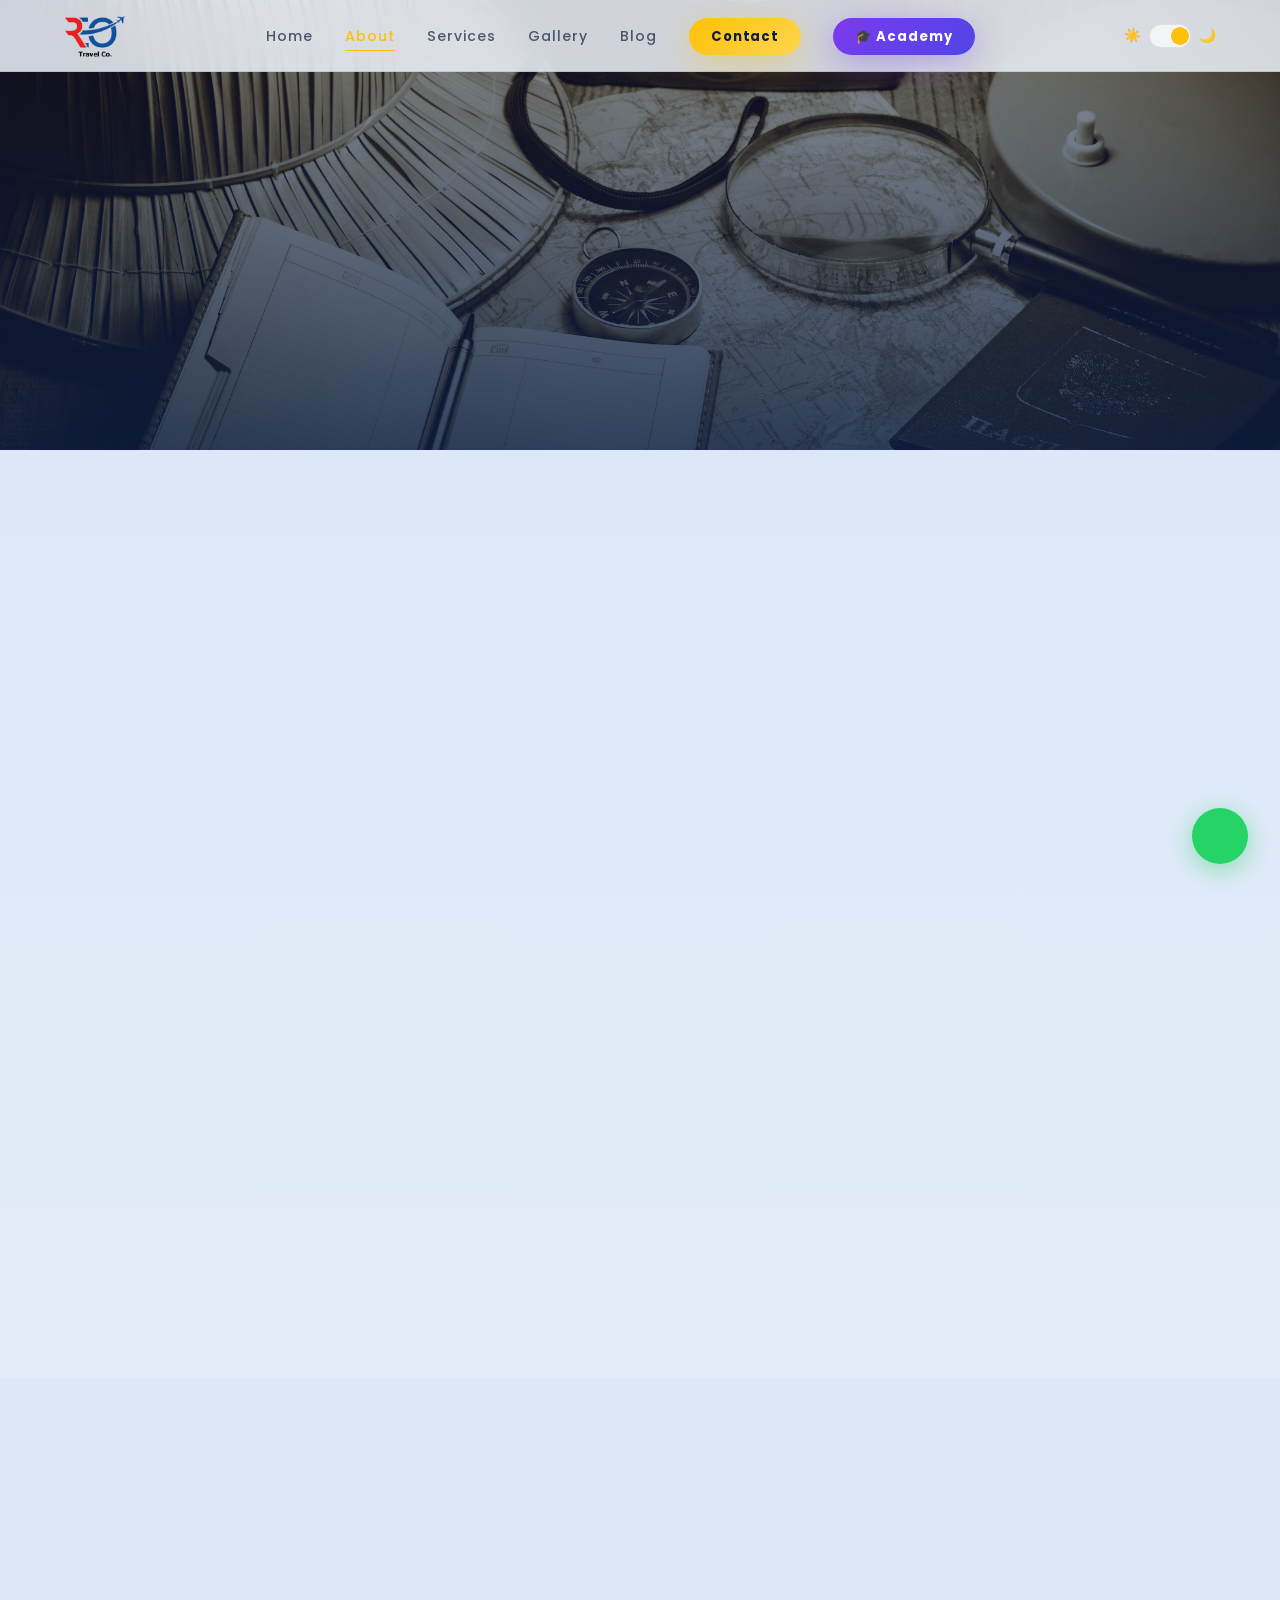
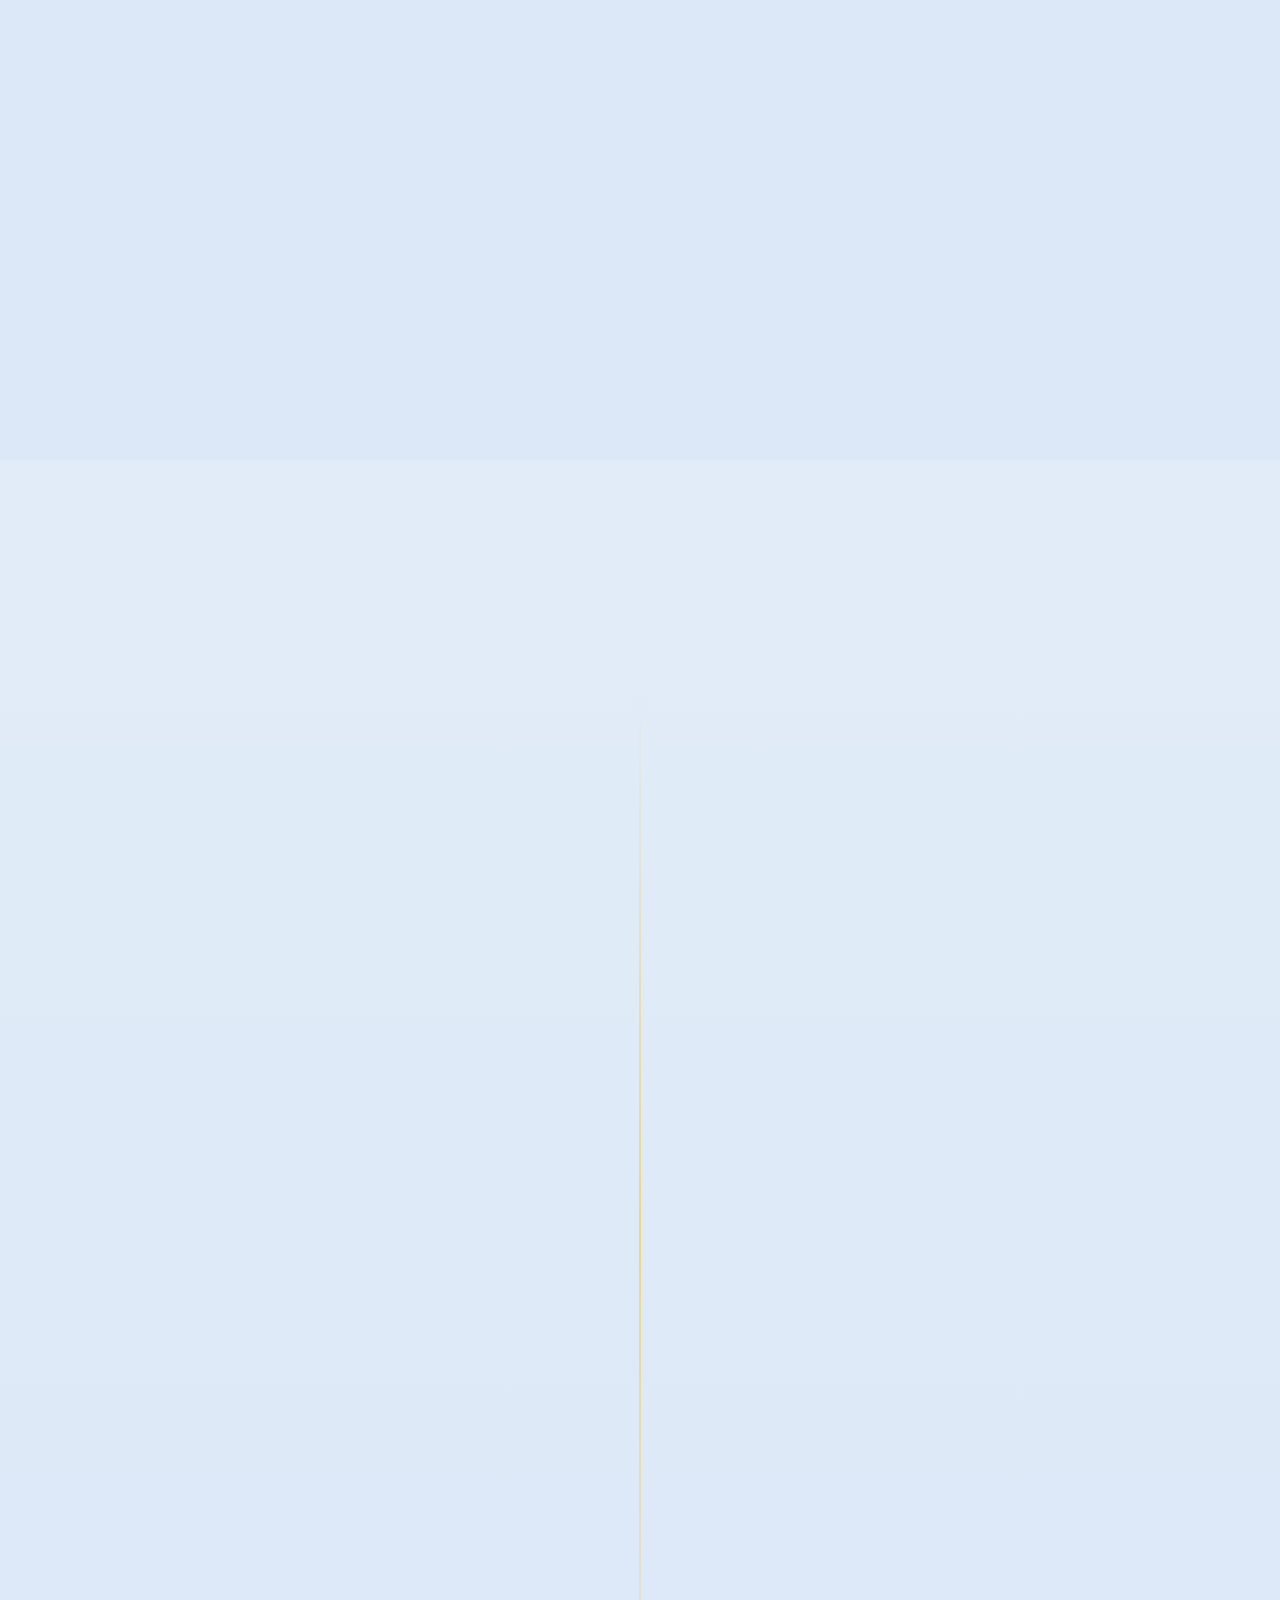
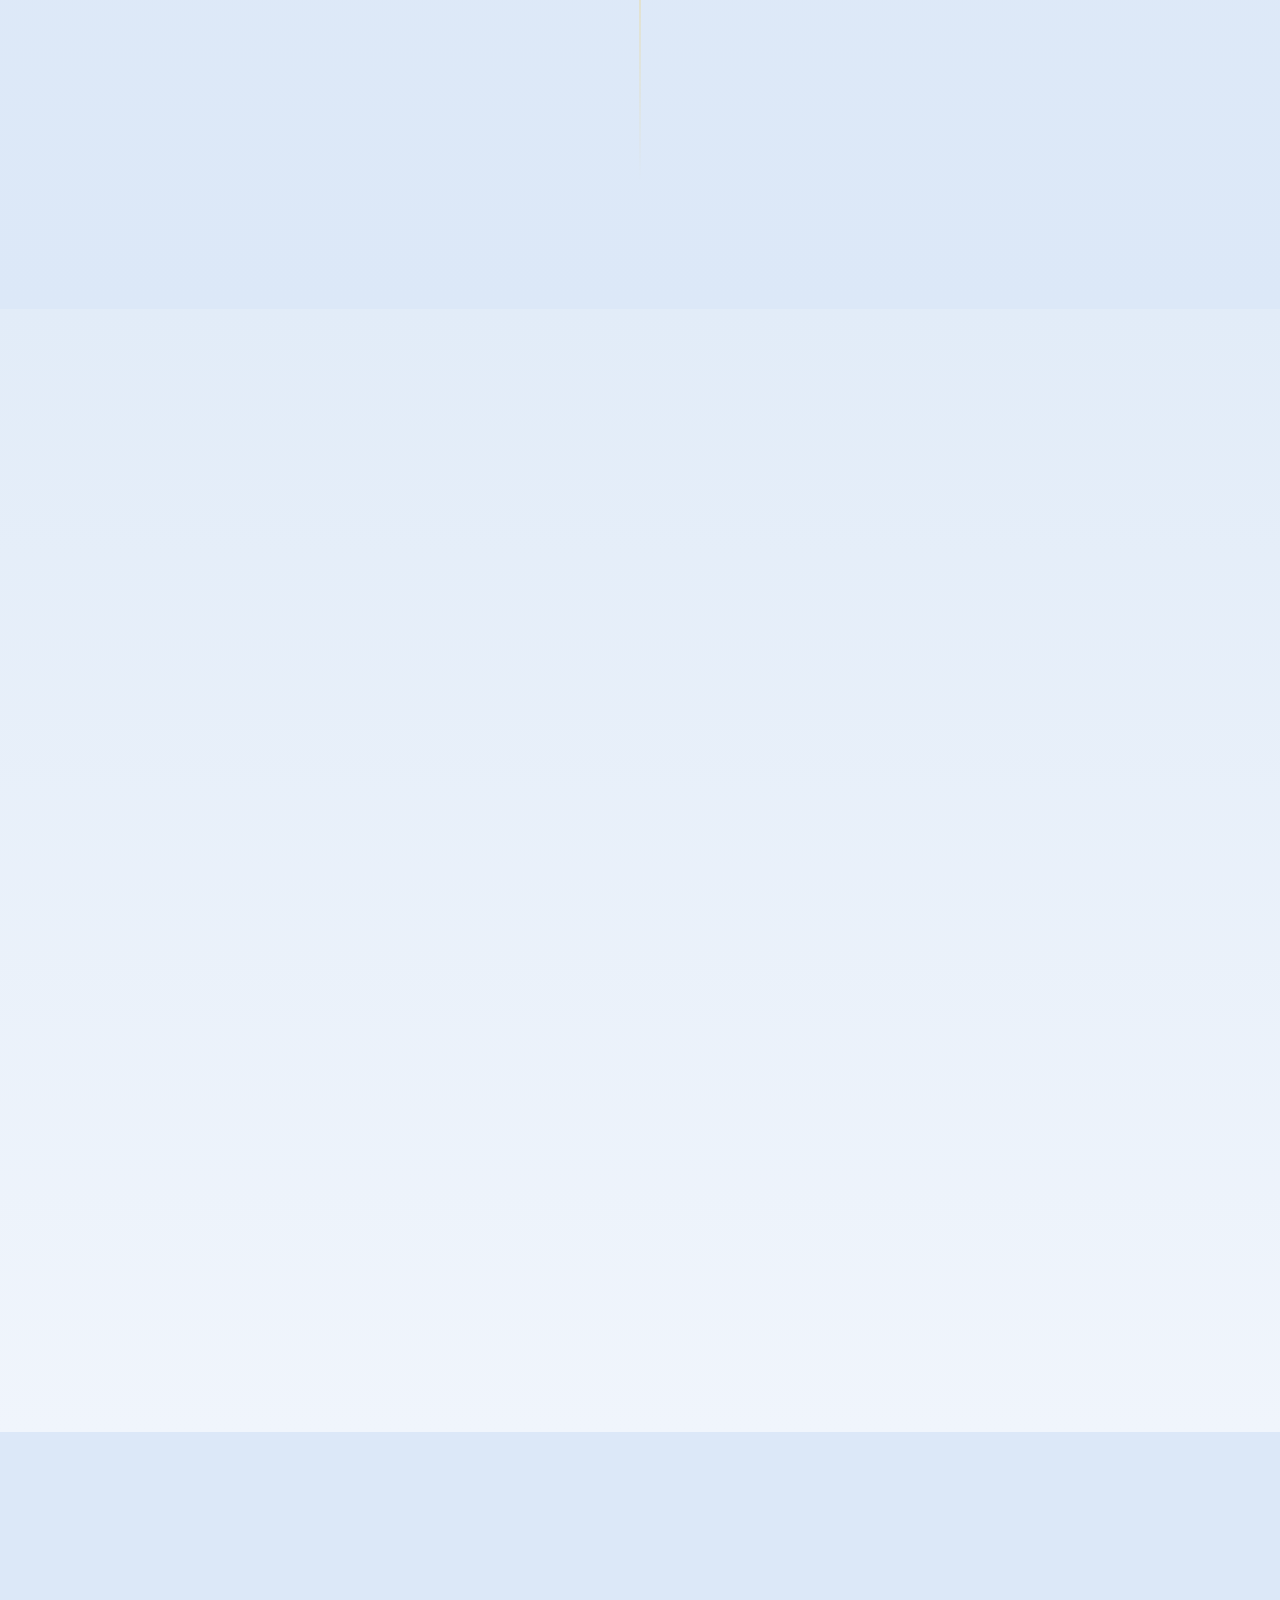
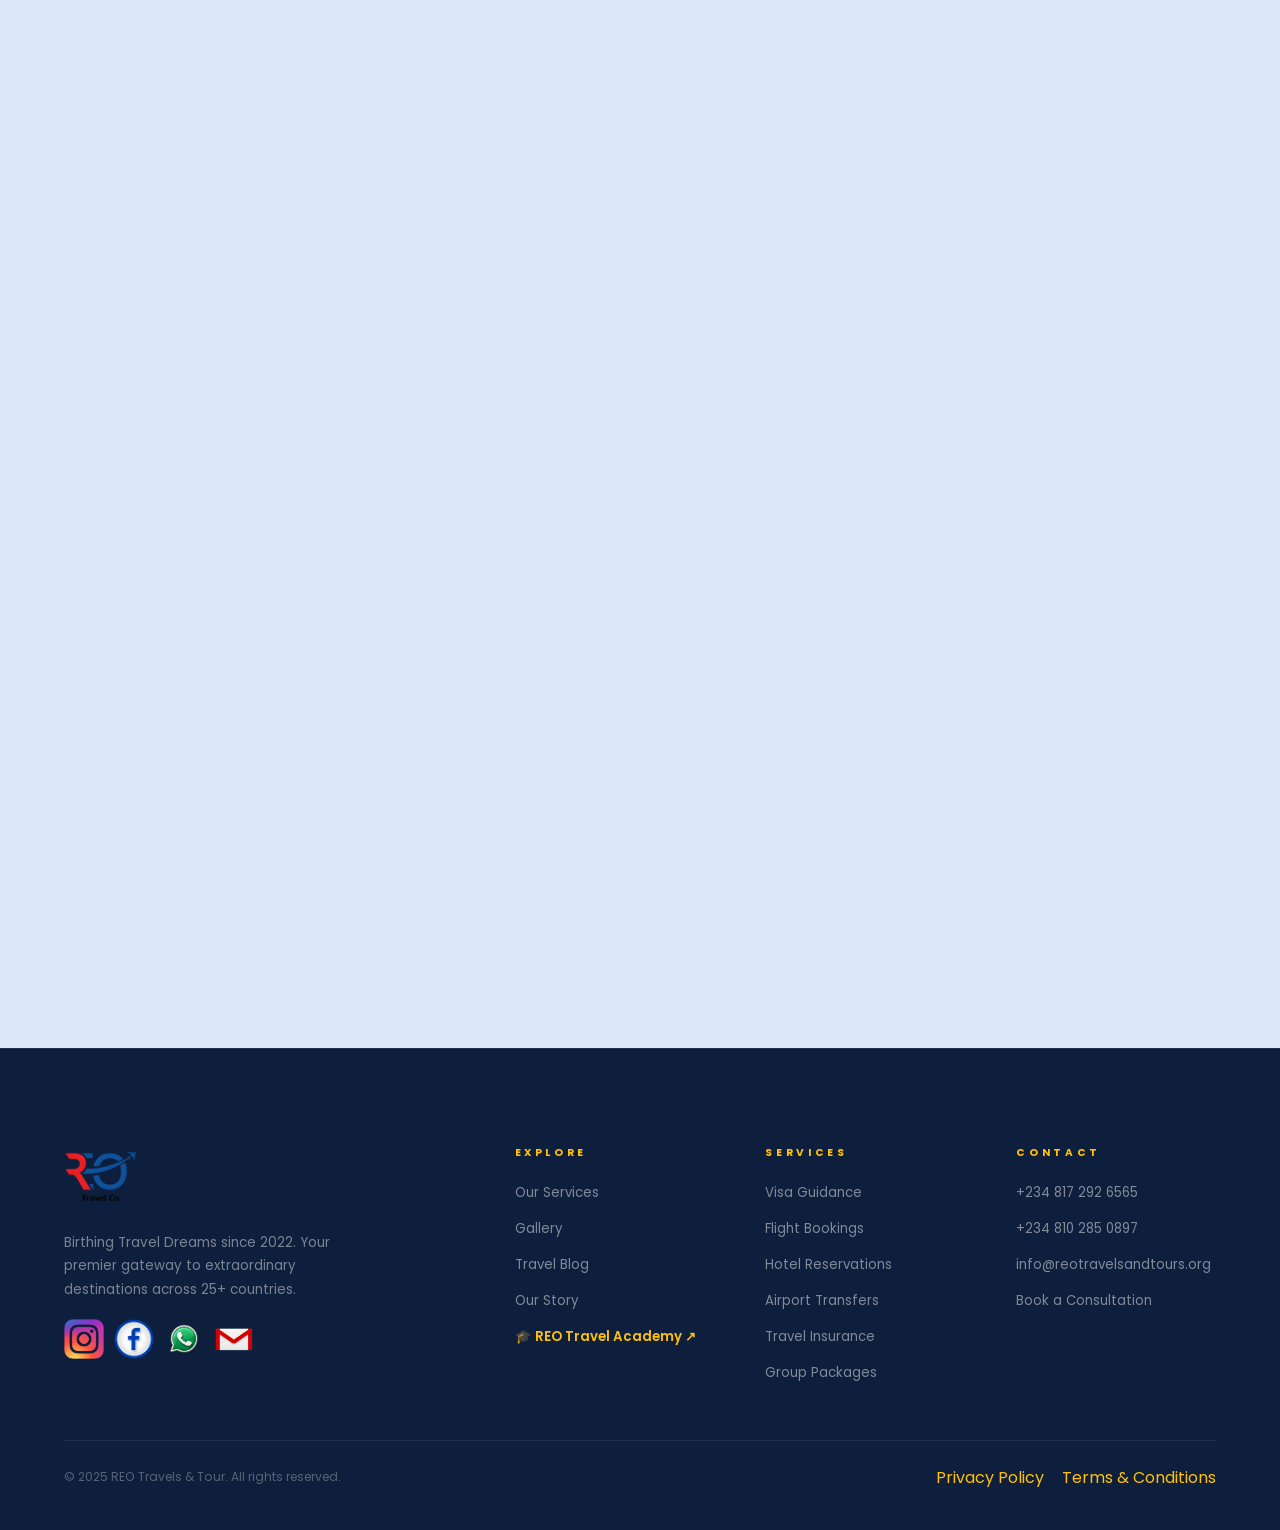
==== commit f97a3747: "Update about.html" ====
--- a/about.html
+++ b/about.html
@@ -4,19 +4,43 @@
 <head>
   <meta charset="UTF-8" />
   <meta name="viewport" content="width=device-width, initial-scale=1.0" />
-  <title>About REO Travels &amp; Tour — Your Trusted Travel Partner</title>
+
+  <title>About REO Travels & Tours | Trusted Travel Partner in Nigeria</title>
+
   <meta name="description"
-    content="Learn about REO Travels, a leading Nigerian travel agency specializing in visa services, custom packages & memorable journeys since 2015." />
-  <meta name="keywords" content="REO Travels, about, travel agency, Nigerian travel, visa services, tour packages" />
-  <meta name="author" content="REO Travels &amp; Tour" />
-  <meta property="og:title" content="About REO Travels &amp; Tour" />
-  <meta property="og:description" content="Your trusted partner in crafting extraordinary travel experiences." />
+    content="Founded in 2015, REO Travels & Tours is a trusted Nigerian travel agency offering visa services, flight bookings, and customized travel experiences to top destinations worldwide." />
+  <meta name="author" content="REO Travels & Tours" />
+  <meta name="robots" content="index, follow" />
+
+  <!-- Canonical -->
+  <link rel="canonical" href="https://reotravelsandtours.org/about.html" />
+
+  <!-- Open Graph -->
   <meta property="og:type" content="website" />
-  <meta property="og:url" content="https://reotravels.com/about.html" />
+  <meta property="og:site_name" content="REO Travels & Tours" />
+  <meta property="og:url" content="https://reotravelsandtours.org/about.html" />
+  <meta property="og:title" content="About REO Travels & Tours" />
+  <meta property="og:description"
+    content="Your trusted partner for visa services, travel planning, and unforgettable journeys from Nigeria to the world." />
+
+  <!-- FIXED: absolute image -->
+  <meta property="og:image" content="https://i.ibb.co/2Yp7Cc5J/whowe.png" />
+  <meta property="og:image:secure_url" content="https://i.ibb.co/2Yp7Cc5J/whowe.png" />
+  <meta property="og:image:width" content="1200" />
+  <meta property="og:image:height" content="630" />
+
+  <!-- Twitter -->
   <meta name="twitter:card" content="summary_large_image" />
-  <meta name="twitter:title" content="About REO Travels &amp; Tour" />
-  <link rel="icon" href="../asset/logo.png?v=1" type="image/png" />
-  <link rel="apple-touch-icon" href="../asset/logo.png" />
+  <meta name="twitter:title" content="About REO Travels & Tours" />
+  <meta name="twitter:description"
+    content="Discover how REO Travels helps you explore the world with ease—from visa processing to custom travel packages." />
+  <meta name="twitter:image" content="https://i.ibb.co/2Yp7Cc5J/whowe.png" />
+
+  <!-- Icons -->
+  <link rel="icon" href="/asset/logo.png" type="image/png" />
+  <link rel="apple-touch-icon" href="/asset/logo.png" />
+
+  <!-- Styles -->
   <link rel="stylesheet" href="../css/shared.css" />
   <link rel="stylesheet" href="../css/about.css" />
   <link rel="stylesheet" href="../css/team.css" />
@@ -113,7 +137,7 @@
       border-radius: var(--radius-lg);
       overflow: hidden;
       position: relative;
-      max-height: 520px;
+      max-height: 720px;
     }
 
     .whole-team-img-wrap img {
@@ -142,24 +166,24 @@
   <div id="navbar-placeholder"></div>
 
   <section class="page-hero">
-    <div class="page-hero-bg"
-      style="background-image:url('asset/about.jfif')"></div>
+    <div class="page-hero-bg" style="background-image:url('asset/about.jfif')"></div>
     <div class="page-hero-overlay"></div>
     <div class="page-hero-content" data-aos="fade-up">
       <span class="section-label">Our Story</span>
-      <h1 class="section-title">About <em>REO Travels &amp; Tour</em></h1>
-      <p class="section-sub">Travel isn't just a business for us. It's our passion, and we want to make it yours too.
+      <h1 class="section-title">About <em>REO Travels &amp; Tours</em></h1>
+      <p class="section-sub" id="sub">Travel isn't just a business for us. It's our passion, and we want to make it
+        yours too.
       </p>
     </div>
   </section>
 
-  <div class="marquee-strip" aria-hidden="true">
+  <!-- <div class="marquee-strip" aria-hidden="true">
     <div class="marquee-inner">
       <span>Our Story</span><span>Mission</span><span>Vision</span><span>Excellence</span>
       <span>Our Story</span><span>Mission</span><span>Vision</span><span>Excellence</span>
       <span>Our Story</span><span>Mission</span><span>Vision</span><span>Excellence</span>
     </div>
-  </div>
+  </div> -->
 
   <section class="section-pad about-intro">
     <div class="container">
@@ -169,8 +193,8 @@
             <img src="asset/whowe.png" alt="REO Travels team" />
             <div class="about-img-overlay">
               <div class="about-stat"><strong>2022</strong><span>Founded</span></div>
-              <div class="about-stat"><strong>25+</strong><span>Countries</span></div>
-              <div class="about-stat"><strong>1,050+</strong><span>Clients</span></div>
+              <div class="about-stat"><strong>30+</strong><span>Countries</span></div>
+              <div class="about-stat"><strong>1000+</strong><span>Clients</span></div>
             </div>
           </div>
         </div>
@@ -180,11 +204,11 @@
           <p class="body-text">REO Travels started in May 2022 with a simple idea: help people travel without the
             headaches. Whether it's getting a visa, booking a flight, or planning a whole trip, we handle the logistics
             so you can enjoy the adventure.</p>
-          <p class="body-text">We've worked with over 500 clients, helped people get visas to 25+ countries, and built
+          <p class="body-text">We've worked with over 600 clients, helped people get visas to 30+ countries, and built
             our reputation on being reliable, responsive, and genuinely caring about our clients' experiences.</p>
           <div class="about-badges">
-            <div class="about-badge-item"><span class="badge-icon">✅</span><span>500+ Clients Served</span></div>
-            <div class="about-badge-item"><span class="badge-icon">✅</span><span>25+ Countries</span></div>
+            <div class="about-badge-item"><span class="badge-icon">✅</span><span>1000+ Clients Served</span></div>
+            <div class="about-badge-item"><span class="badge-icon">✅</span><span>30+ Countries</span></div>
             <div class="about-badge-item"><span class="badge-icon">✅</span><span>Fast, Reliable Service</span></div>
             <div class="about-badge-item"><span class="badge-icon">✅</span><span>Personal Attention</span></div>
           </div>
@@ -235,7 +259,7 @@
           <div class="tl-dot"></div>
           <div class="tl-content glass-card">
             <h4>Founded</h4>
-            <p>REO Travels &amp; Tour opens its doors on May 8th, 2022, with a passionate team and a vision to birth
+            <p>REO Travels &amp; Tours opens its doors on May 8th, 2022, with a passionate team and a vision to birth
               travel dreams for Nigerians and beyond.</p>
           </div>
         </div>
@@ -254,15 +278,15 @@
           <div class="tl-content glass-card">
             <h4>Expanded Services</h4>
             <p>We launched comprehensive visa consultation services, seasonal travel packages, and Umrah &amp; Hajj
-              packages — growing our portfolio to 25+ countries.</p>
+              packages — growing our portfolio to 30+ countries.</p>
           </div>
         </div>
         <div class="tl-item right" data-aos="fade-left">
           <div class="tl-year">2024</div>
           <div class="tl-dot"></div>
           <div class="tl-content glass-card">
-            <h4>1,000+ Clients Served</h4>
-            <p>A landmark year — crossing 1,000 satisfied clients and cementing our reputation as a reliable, efficient
+            <h4>600+ Clients Served</h4>
+            <p>A landmark year — crossing 600 satisfied clients and cementing our reputation as a reliable, efficient
               travel partner for families, corporates, and individuals.</p>
           </div>
         </div>
@@ -271,7 +295,7 @@
           <div class="tl-dot"></div>
           <div class="tl-content glass-card">
             <h4>Today &amp; Beyond</h4>
-            <p>Over 1,050 happy clients, 25+ destinations, and a dedicated team. We continue Birthing Travel Dreams —
+            <p>Over 1000+ happy clients, 30+ destinations, and a dedicated team. We continue Birthing Travel Dreams —
               our best chapter is still being written.</p>
           </div>
         </div>
@@ -287,17 +311,17 @@
       </div>
       <div class="founder-grid" data-aos="fade-up">
         <div class="founder-img-wrap">
-          <img src="https://images.unsplash.com/photo-1560250097-0b93528c311a?w=700&q=80" alt="Founder — REO Travels" />
-          <div class="founder-badge">✦ Founder &amp; CEO</div>
+          <img src="/asset/founder.JPG" alt="Founder — REO Travels" />
+          <div class="founder-badge">✦ Founder &amp; MD</div>
         </div>
         <div class="founder-text">
-          <span class="founder-role">Founder &amp; Chief Executive Officer</span>
+          <span class="founder-role">Founder &amp; Managing Director</span>
           <h3 class="founder-name"><em>Rachel Elu</em></h3>
           <blockquote class="founder-quote">
             "Travel should be stress-free, well-structured, and expertly managed from start to finish."
           </blockquote>
           <p class="body-text">
-            Rachel Elu is the Founder and Chief Executive Officer of Reo Travels and Tours, a results-driven travel
+            Rachel Elu is the Founder and Managing Director of Reo Travels and Tours, a results-driven travel
             company committed to delivering seamless, reliable, and efficient travel experiences across global
             destinations.
           </p>
@@ -309,7 +333,7 @@
             financial discipline and in-depth industry expertise.
           </p>
           <p class="body-text">
-            Having traveled to over <strong>15 countries</strong>, Rachel brings firsthand global exposure and cultural
+            Having traveled to over <strong>30 countries</strong>, Rachel brings firsthand global exposure and cultural
             insight into the business, enabling her to curate practical, well-informed, and enjoyable travel experiences
             for clients. Under her leadership, Reo Travels and Tours continues to grow as a trusted brand recognized for
             dependability, professionalism, and the ability to deliver exactly as promised.
@@ -332,11 +356,10 @@
       </div>
       <div class="whole-team-img-wrap" data-aos="zoom-in">
         <!-- Replace this URL with your actual team photo -->
-        <img src="https://images.unsplash.com/photo-1522071820081-009f0129c71c?w=1400&q=85"
-          alt="REO Travels full team" />
+        <img src="/asset/team.JPG" alt="REO Travels full team" />
       </div>
       <p class="whole-team-caption" data-aos="fade-up">
-        <strong>The REO Travels &amp; Tour Family</strong> — a dedicated team of travel experts, visa specialists, and
+        <strong>The REO Travels &amp; Tours Family</strong> — a dedicated team of travel experts, visa specialists, and
         client champions united by one purpose: Birthing Travel Dreams.
       </p>
     </div>
@@ -350,4 +373,4 @@
   <script src="../js/shared.js"></script>
 </body>
 
-</html>+</html>
